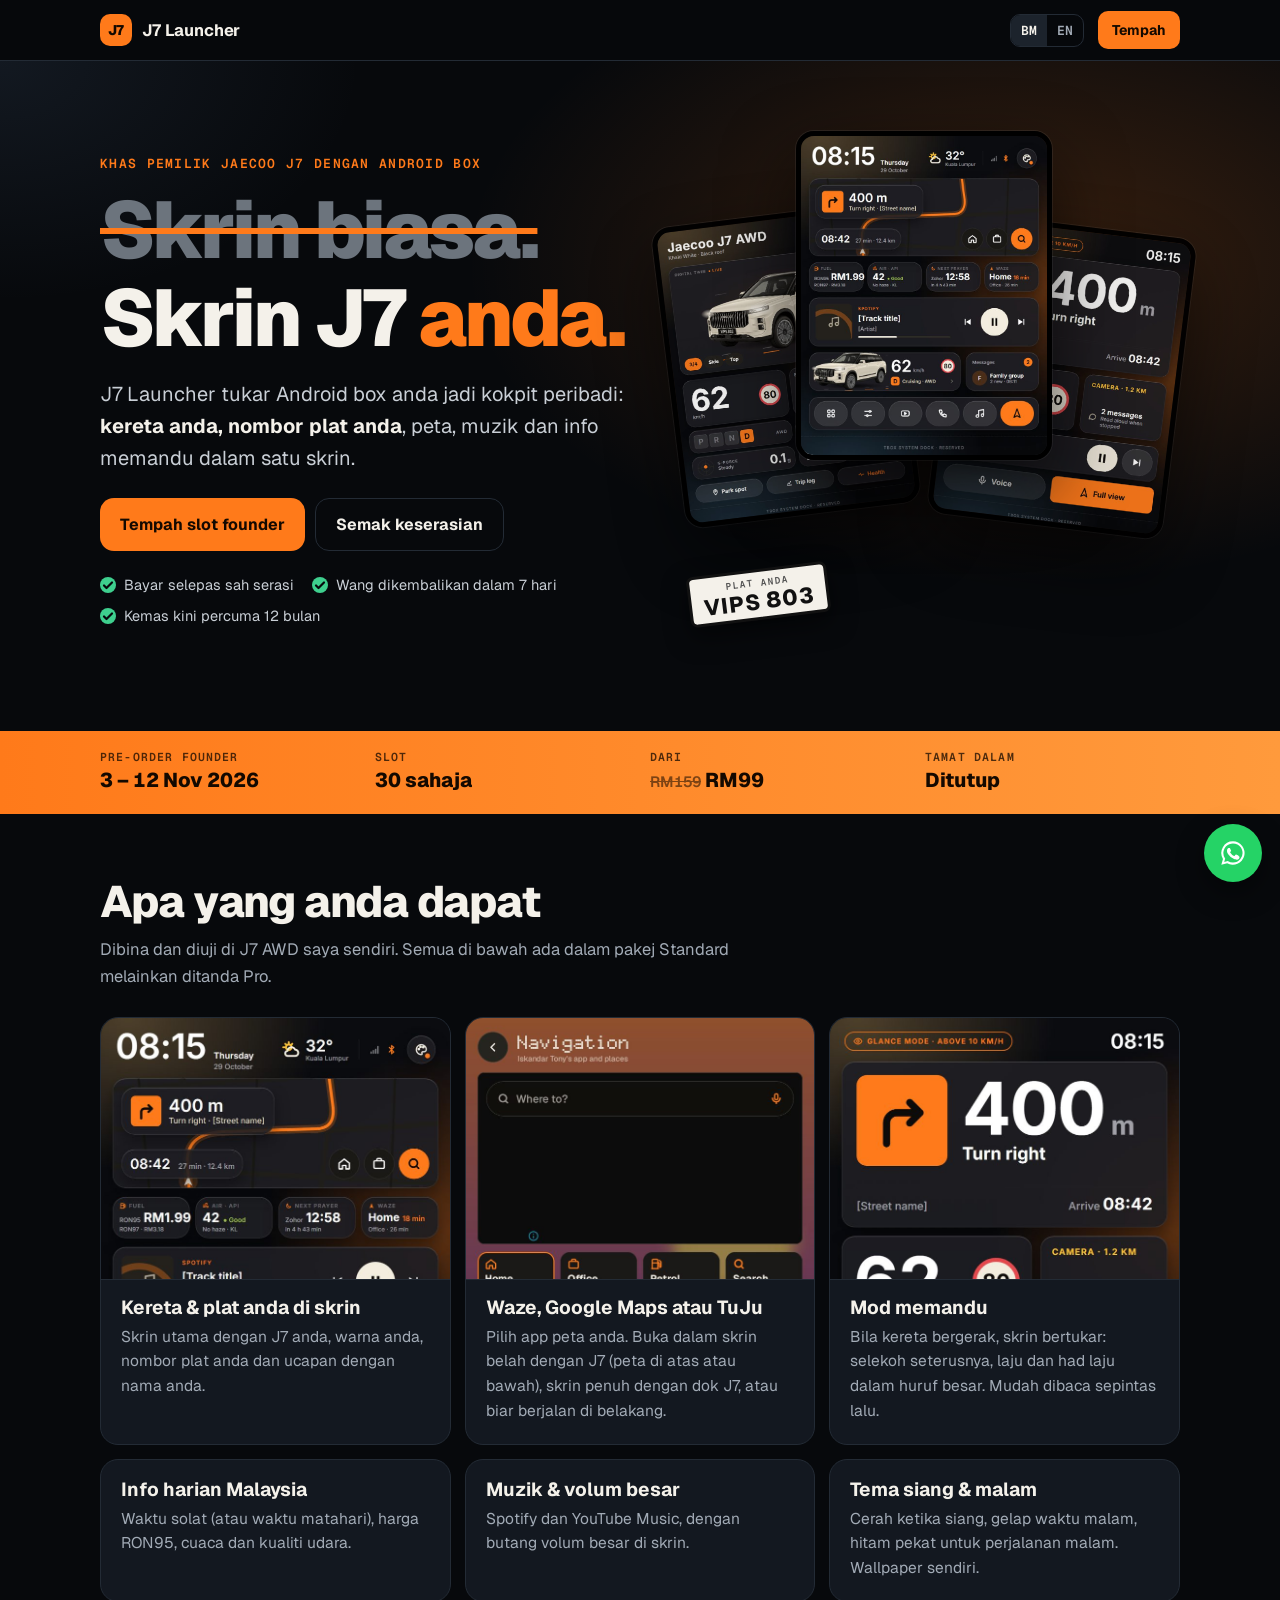
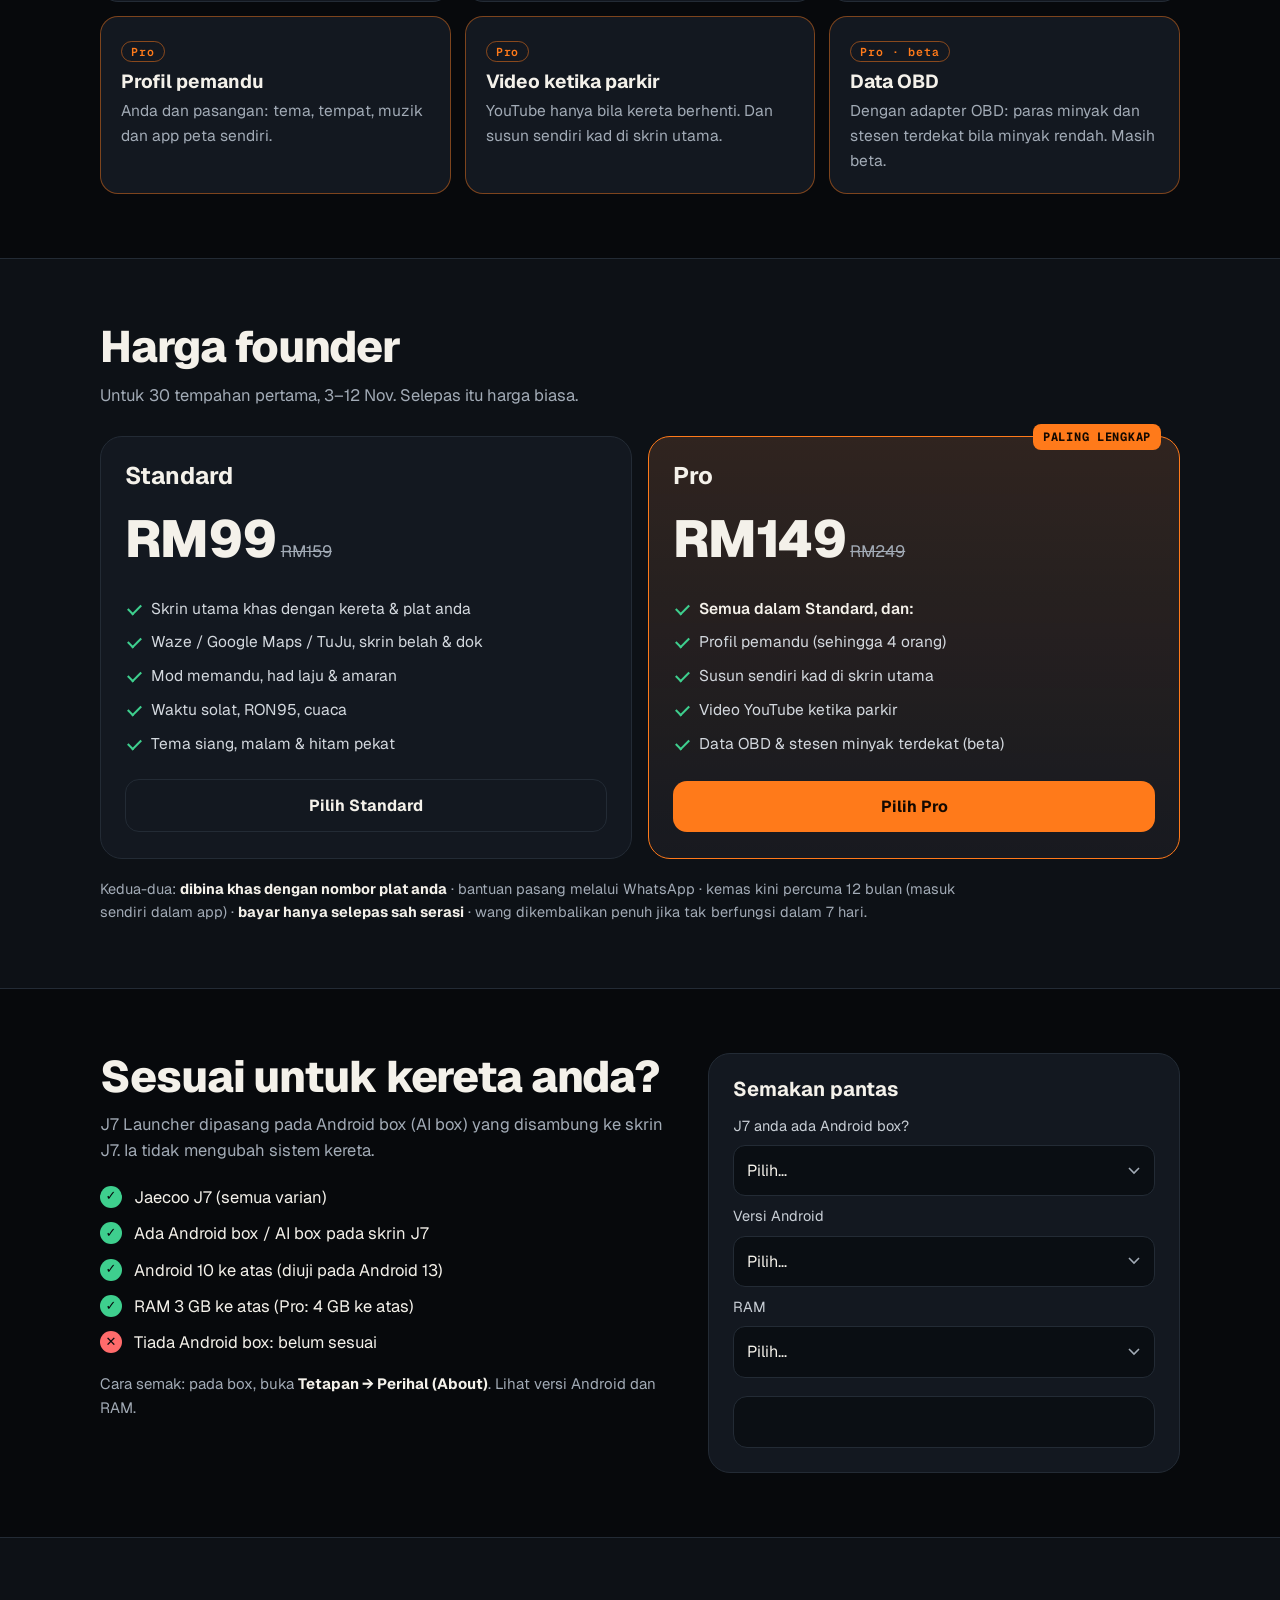
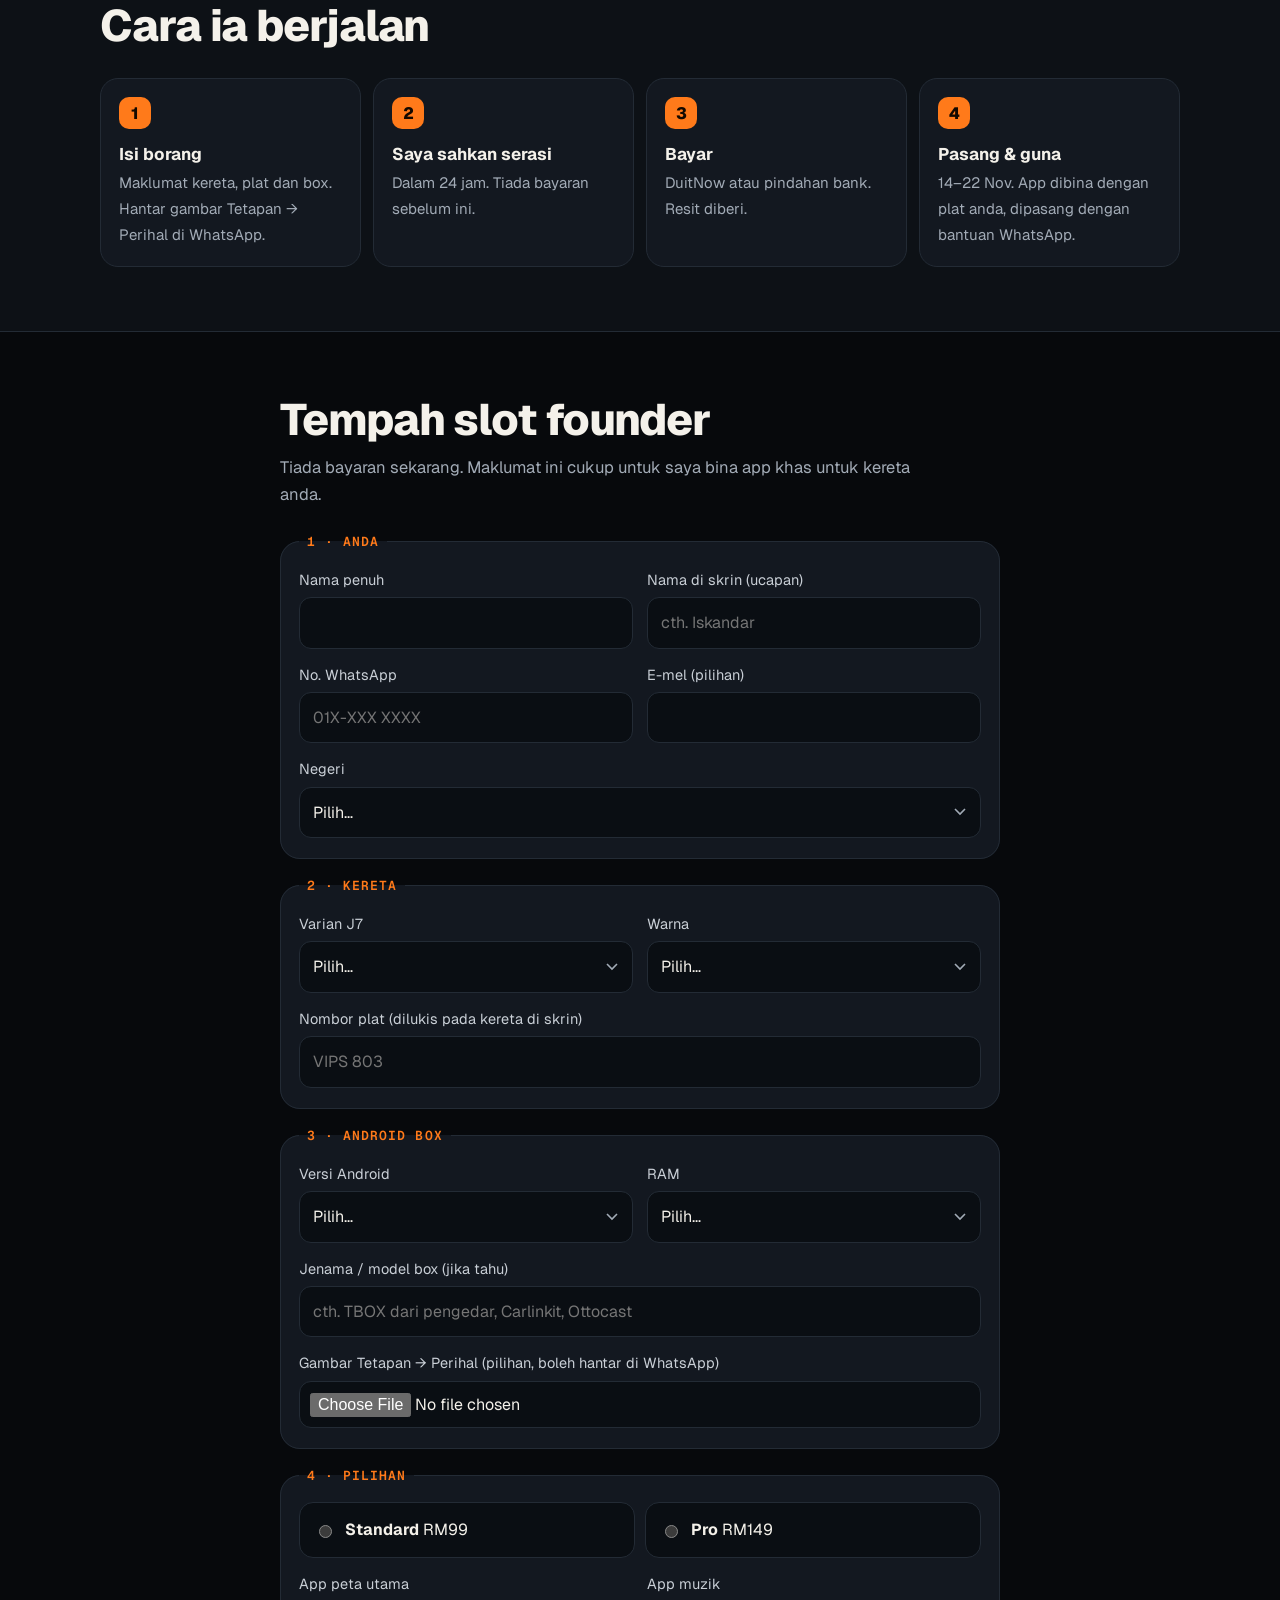
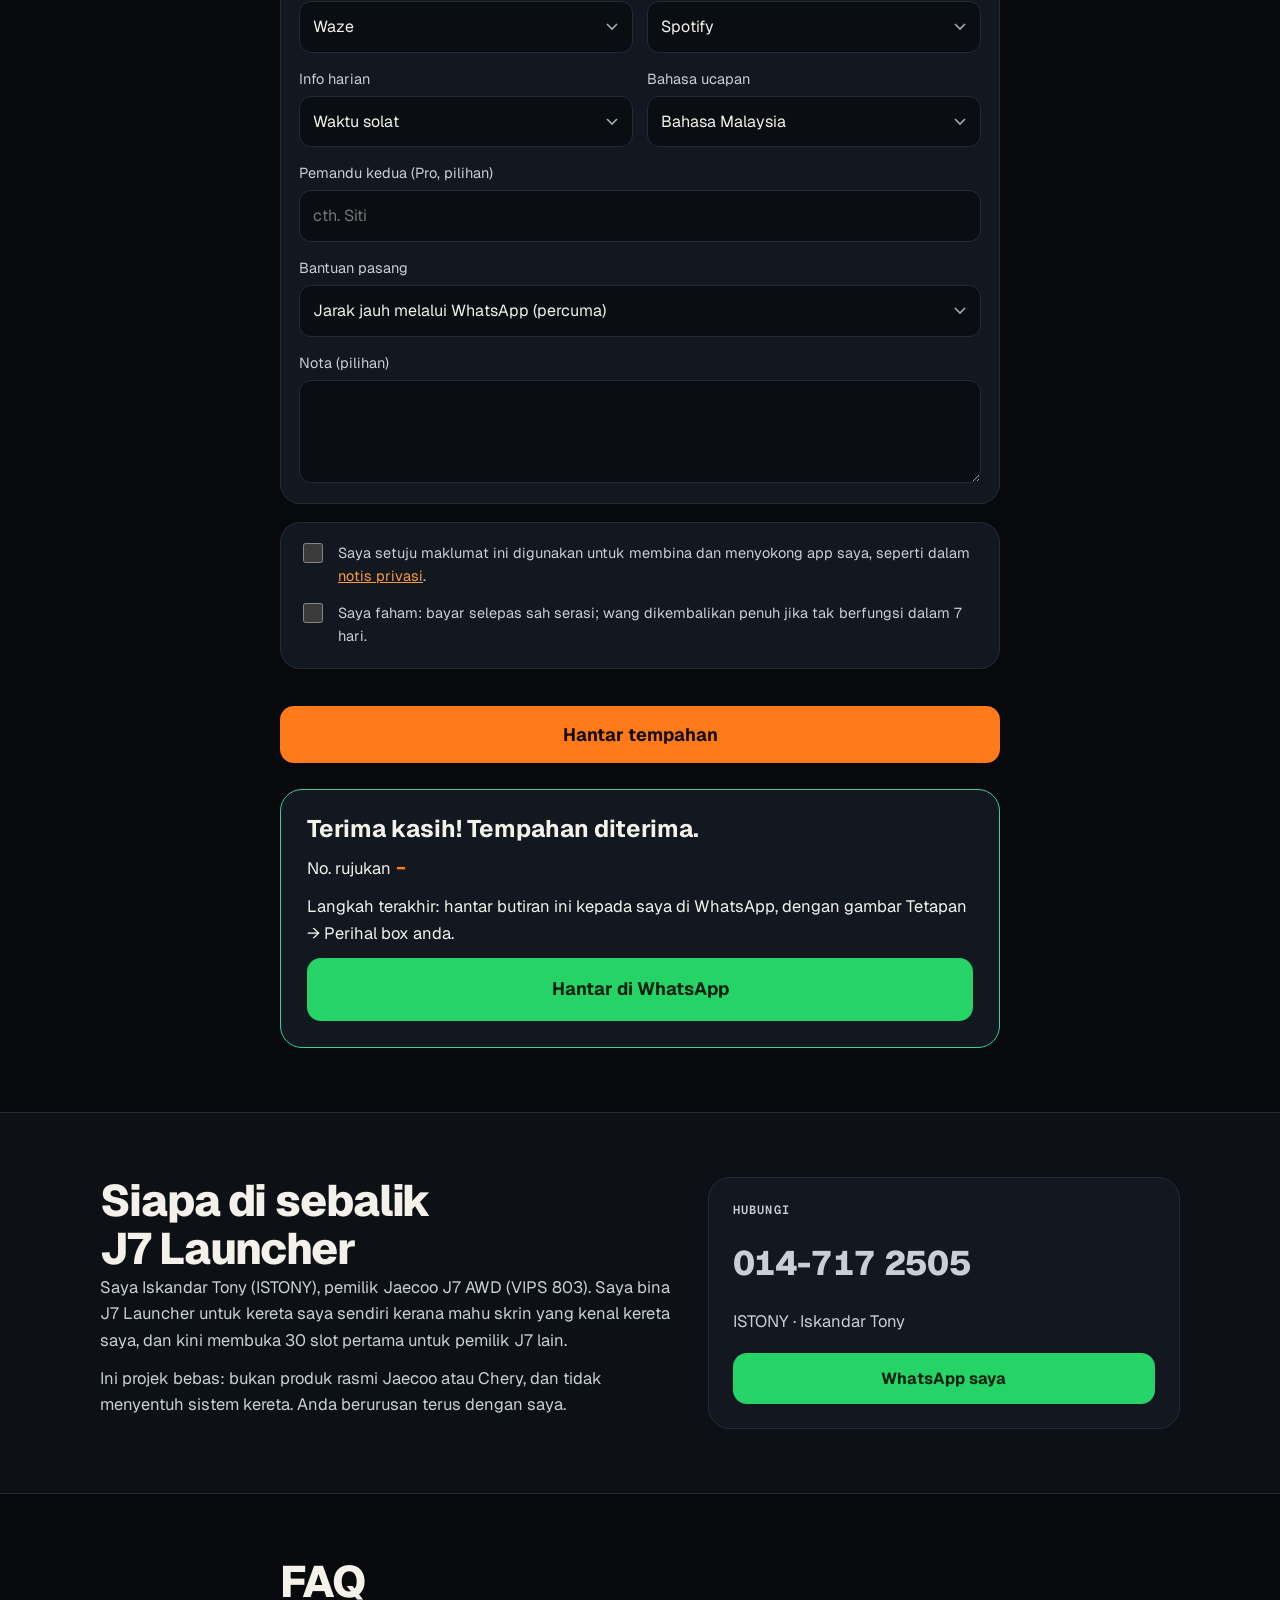
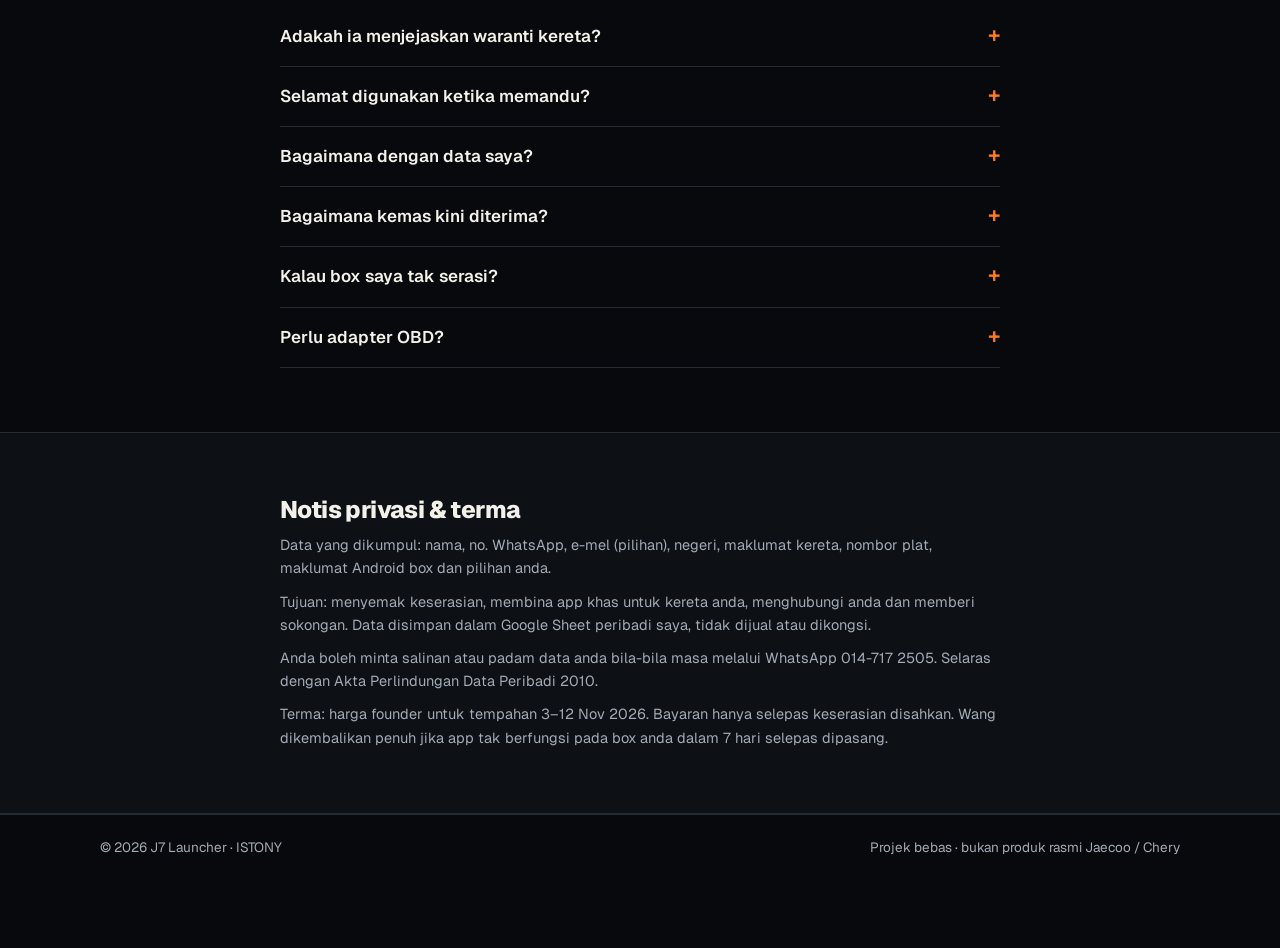
==== index.html @ a4d5e02e "J7 Launcher pre-booking site (BM/EN) Founder pre-order page: features, prices, compatibility check, " ====
<!DOCTYPE html>
<html lang="ms">
<head>
<meta charset="utf-8">
<meta name="viewport" content="width=device-width, initial-scale=1">
<title>J7 Launcher · Pre-booking</title>
<meta name="description" content="J7 Launcher: skrin khas untuk Android box Jaecoo J7, dengan kereta dan nombor plat anda. Pre-order founder 3–12 Nov.">
<meta property="og:title" content="J7 Launcher · Skrin J7 anda">
<meta property="og:description" content="Skrin khas untuk Android box Jaecoo J7: kereta & plat anda, Waze / Google Maps / TuJu, mod memandu. Founder RM99, 3–12 Nov.">
<meta property="og:image" content="https://j7launcher.github.io/img/share.jpg">
<meta property="og:url" content="https://j7launcher.github.io/">
<meta property="og:type" content="website">
<meta name="theme-color" content="#07090c">
<link rel="icon" href="img/icon.svg" type="image/svg+xml">
<link rel="preconnect" href="https://fonts.googleapis.com">
<link rel="preconnect" href="https://fonts.gstatic.com" crossorigin>
<link href="https://fonts.googleapis.com/css2?family=Geist:wght@400..800&family=Geist+Mono:wght@500;600&display=swap" rel="stylesheet">
<link rel="stylesheet" href="style.css">
</head>
<body>

<header class="bar">
  <div class="wrap bar-in">
    <a class="brand" href="#top"><span class="mark">J7</span><span>J7 Launcher</span></a>
    <nav class="lang" aria-label="Language">
      <button type="button" data-lang="ms" aria-pressed="true">BM</button>
      <button type="button" data-lang="en" aria-pressed="false">EN</button>
    </nav>
    <a class="btn small" href="#book" data-i18n="nav.book">Tempah</a>
  </div>
</header>

<main id="top">
  <section class="hero">
    <div class="wrap hero-in">
      <div class="hero-text">
        <p class="eyebrow" data-i18n="hero.eyebrow">Khas pemilik Jaecoo J7 dengan Android box</p>
        <h1><span class="strike" data-i18n="hero.h1a">Skrin biasa.</span><br><span data-i18n-html="hero.h1b">Skrin J7 <em>anda.</em></span></h1>
        <p class="lead" data-i18n-html="hero.lead">J7 Launcher tukar Android box anda jadi kokpit peribadi: <b>kereta anda, nombor plat anda</b>, peta, muzik dan info memandu dalam satu skrin.</p>
        <div class="cta-row">
          <a class="btn" href="#book" data-i18n="hero.cta">Tempah slot founder</a>
          <a class="btn ghost" href="#fit" data-i18n="hero.fit">Semak keserasian</a>
        </div>
        <ul class="trust">
          <li data-i18n="trust.pay">Bayar selepas sah serasi</li>
          <li data-i18n="trust.refund">Wang dikembalikan dalam 7 hari</li>
          <li data-i18n="trust.updates">Kemas kini percuma 12 bulan</li>
        </ul>
      </div>
      <div class="hero-shots" aria-hidden="true">
        <img class="s s1" src="img/vehicle.jpg" alt="" width="720" height="933">
        <img class="s s2" src="img/drive.jpg" alt="" width="720" height="933">
        <img class="s s3" src="img/home.jpg" alt="" width="720" height="933">
        <span class="plate"><small data-i18n="hero.plate">PLAT ANDA</small>VIPS 803</span>
      </div>
    </div>
  </section>

  <section class="band">
    <div class="wrap offer-strip">
      <div><span class="k" data-i18n="strip.pre">Pre-order founder</span><b>3 – 12 Nov 2026</b></div>
      <div><span class="k" data-i18n="strip.slots">Slot</span><b id="slots" data-i18n="strip.slotsv">30 sahaja</b></div>
      <div><span class="k" data-i18n="strip.from">Dari</span><b><s>RM159</s> RM99</b></div>
      <div class="count" aria-live="polite"><span class="k" data-i18n="strip.ends">Tamat dalam</span><b id="countdown">–</b></div>
    </div>
  </section>

  <section id="features" class="sec">
    <div class="wrap">
      <h2 data-i18n="feat.h">Apa yang anda dapat</h2>
      <p class="sec-lead" data-i18n="feat.lead">Dibina dan diuji di J7 AWD saya sendiri. Semua di bawah ada dalam pakej Standard melainkan ditanda Pro.</p>
      <div class="feat-grid">
        <article class="feat big">
          <img src="img/home.jpg" alt="" loading="lazy" width="720" height="933">
          <div><h3 data-i18n="f1.h">Kereta &amp; plat anda di skrin</h3><p data-i18n="f1.p">Skrin utama dengan J7 anda, warna anda, nombor plat anda dan ucapan dengan nama anda.</p></div>
        </article>
        <article class="feat big">
          <img src="img/navpage.jpg" alt="" loading="lazy" width="720" height="960">
          <div><h3 data-i18n="f2.h">Waze, Google Maps atau TuJu</h3><p data-i18n="f2.p">Pilih app peta anda. Buka dalam skrin belah dengan J7 (peta di atas atau bawah), skrin penuh dengan dok J7, atau biar berjalan di belakang.</p></div>
        </article>
        <article class="feat big">
          <img src="img/drive.jpg" alt="" loading="lazy" width="720" height="933">
          <div><h3 data-i18n="f3.h">Mod memandu</h3><p data-i18n="f3.p">Bila kereta bergerak, skrin bertukar: selekoh seterusnya, laju dan had laju dalam huruf besar. Mudah dibaca sepintas lalu.</p></div>
        </article>
        <article class="feat">
          <h3 data-i18n="f4.h">Info harian Malaysia</h3><p data-i18n="f4.p">Waktu solat (atau waktu matahari), harga RON95, cuaca dan kualiti udara.</p>
        </article>
        <article class="feat">
          <h3 data-i18n="f5.h">Muzik &amp; volum besar</h3><p data-i18n="f5.p">Spotify dan YouTube Music, dengan butang volum besar di skrin.</p>
        </article>
        <article class="feat">
          <h3 data-i18n="f6.h">Tema siang &amp; malam</h3><p data-i18n="f6.p">Cerah ketika siang, gelap waktu malam, hitam pekat untuk perjalanan malam. Wallpaper sendiri.</p>
        </article>
        <article class="feat pro">
          <span class="pill">Pro</span><h3 data-i18n="f7.h">Profil pemandu</h3><p data-i18n="f7.p">Anda dan pasangan: tema, tempat, muzik dan app peta sendiri.</p>
        </article>
        <article class="feat pro">
          <span class="pill">Pro</span><h3 data-i18n="f8.h">Video ketika parkir</h3><p data-i18n="f8.p">YouTube hanya bila kereta berhenti. Dan susun sendiri kad di skrin utama.</p>
        </article>
        <article class="feat pro">
          <span class="pill">Pro · beta</span><h3 data-i18n="f9.h">Data OBD</h3><p data-i18n="f9.p">Dengan adapter OBD: paras minyak dan stesen terdekat bila minyak rendah. Masih beta.</p>
        </article>
      </div>
    </div>
  </section>

  <section id="pricing" class="sec alt">
    <div class="wrap">
      <h2 data-i18n="price.h">Harga founder</h2>
      <p class="sec-lead" data-i18n="price.lead">Untuk 30 tempahan pertama, 3–12 Nov. Selepas itu harga biasa.</p>
      <div class="plans">
        <div class="plan">
          <h3>Standard</h3>
          <p class="price"><b>RM99</b> <s>RM159</s></p>
          <ul>
            <li data-i18n="ps.1">Skrin utama khas dengan kereta &amp; plat anda</li>
            <li data-i18n="ps.2">Waze / Google Maps / TuJu, skrin belah &amp; dok</li>
            <li data-i18n="ps.3">Mod memandu, had laju &amp; amaran</li>
            <li data-i18n="ps.4">Waktu solat, RON95, cuaca</li>
            <li data-i18n="ps.5">Tema siang, malam &amp; hitam pekat</li>
          </ul>
          <a class="btn ghost full" href="#book" data-pick="standard" data-i18n="price.pickS">Pilih Standard</a>
        </div>
        <div class="plan pro">
          <span class="badge" data-i18n="price.best">Paling lengkap</span>
          <h3>Pro</h3>
          <p class="price"><b>RM149</b> <s>RM249</s></p>
          <ul>
            <li class="plus" data-i18n="pp.0">Semua dalam Standard, dan:</li>
            <li data-i18n="pp.1">Profil pemandu (sehingga 4 orang)</li>
            <li data-i18n="pp.2">Susun sendiri kad di skrin utama</li>
            <li data-i18n="pp.3">Video YouTube ketika parkir</li>
            <li data-i18n="pp.4">Data OBD &amp; stesen minyak terdekat (beta)</li>
          </ul>
          <a class="btn full" href="#book" data-pick="pro" data-i18n="price.pickP">Pilih Pro</a>
        </div>
      </div>
      <p class="note" data-i18n-html="price.both">Kedua-dua: <b>dibina khas dengan nombor plat anda</b> · bantuan pasang melalui WhatsApp · kemas kini percuma 12 bulan (masuk sendiri dalam app) · <b>bayar hanya selepas sah serasi</b> · wang dikembalikan penuh jika tak berfungsi dalam 7 hari.</p>
    </div>
  </section>

  <section id="fit" class="sec">
    <div class="wrap two">
      <div>
        <h2 data-i18n="fit.h">Sesuai untuk kereta anda?</h2>
        <p class="sec-lead" data-i18n="fit.lead">J7 Launcher dipasang pada Android box (AI box) yang disambung ke skrin J7. Ia tidak mengubah sistem kereta.</p>
        <ul class="checks">
          <li class="y" data-i18n="fit.1">Jaecoo J7 (semua varian)</li>
          <li class="y" data-i18n="fit.2">Ada Android box / AI box pada skrin J7</li>
          <li class="y" data-i18n="fit.3">Android 10 ke atas (diuji pada Android 13)</li>
          <li class="y" data-i18n="fit.4">RAM 3 GB ke atas (Pro: 4 GB ke atas)</li>
          <li class="n" data-i18n="fit.5">Tiada Android box: belum sesuai</li>
        </ul>
        <p class="hint" data-i18n-html="fit.how">Cara semak: pada box, buka <b>Tetapan → Perihal (About)</b>. Lihat versi Android dan RAM.</p>
      </div>
      <div class="checker" id="checker">
        <h3 data-i18n="chk.h">Semakan pantas</h3>
        <label for="ck-box" data-i18n="chk.box">J7 anda ada Android box?</label>
        <select id="ck-box"><option value="" data-i18n="opt.choose">Pilih…</option><option value="yes" data-i18n="opt.yes">Ya</option><option value="no" data-i18n="opt.no">Tidak</option><option value="unsure" data-i18n="opt.unsure">Tak pasti</option></select>
        <label for="ck-android" data-i18n="chk.android">Versi Android</label>
        <select id="ck-android"><option value="" data-i18n="opt.choose">Pilih…</option><option>9</option><option>10</option><option>11</option><option>12</option><option>13</option><option>14+</option><option value="unsure" data-i18n="opt.unsure">Tak pasti</option></select>
        <label for="ck-ram" data-i18n="chk.ram">RAM</label>
        <select id="ck-ram"><option value="" data-i18n="opt.choose">Pilih…</option><option value="2">2 GB</option><option value="3">3 GB</option><option value="4">4 GB</option><option value="6">6 GB+</option><option value="unsure" data-i18n="opt.unsure">Tak pasti</option></select>
        <p class="result" id="ck-result" aria-live="polite"></p>
      </div>
    </div>
  </section>

  <section id="how" class="sec alt">
    <div class="wrap">
      <h2 data-i18n="how.h">Cara ia berjalan</h2>
      <ol class="steps">
        <li><b data-i18n="how.1h">Isi borang</b><span data-i18n="how.1p">Maklumat kereta, plat dan box. Hantar gambar Tetapan → Perihal di WhatsApp.</span></li>
        <li><b data-i18n="how.2h">Saya sahkan serasi</b><span data-i18n="how.2p">Dalam 24 jam. Tiada bayaran sebelum ini.</span></li>
        <li><b data-i18n="how.3h">Bayar</b><span data-i18n="how.3p">DuitNow atau pindahan bank. Resit diberi.</span></li>
        <li><b data-i18n="how.4h">Pasang &amp; guna</b><span data-i18n="how.4p">14–22 Nov. App dibina dengan plat anda, dipasang dengan bantuan WhatsApp.</span></li>
      </ol>
    </div>
  </section>

  <section id="book" class="sec">
    <div class="wrap narrow">
      <h2 data-i18n="book.h">Tempah slot founder</h2>
      <p class="sec-lead" data-i18n="book.lead">Tiada bayaran sekarang. Maklumat ini cukup untuk saya bina app khas untuk kereta anda.</p>

      <form id="form" novalidate>
        <fieldset>
          <legend data-i18n="g1">1 · Anda</legend>
          <div class="row2">
            <label><span data-i18n="q.name">Nama penuh</span><input id="f-name" name="name" required autocomplete="name"></label>
            <label><span data-i18n="q.greet">Nama di skrin (ucapan)</span><input id="f-greet" name="greeting" data-i18n-ph="ph.greet" placeholder="cth. Iskandar"></label>
          </div>
          <div class="row2">
            <label><span data-i18n="q.phone">No. WhatsApp</span><input id="f-phone" name="phone" type="tel" required inputmode="tel" autocomplete="tel" placeholder="01X-XXX XXXX"></label>
            <label><span data-i18n="q.email">E-mel (pilihan)</span><input id="f-email" name="email" type="email" autocomplete="email"></label>
          </div>
          <label><span data-i18n="q.state">Negeri</span>
            <select id="f-state" name="state" required>
              <option value="" data-i18n="opt.choose">Pilih…</option>
              <option>Johor</option><option>Kedah</option><option>Kelantan</option><option>Kuala Lumpur</option><option>Labuan</option><option>Melaka</option><option>Negeri Sembilan</option><option>Pahang</option><option>Perak</option><option>Perlis</option><option>Pulau Pinang</option><option>Putrajaya</option><option>Sabah</option><option>Sarawak</option><option>Selangor</option><option>Terengganu</option>
            </select>
          </label>
        </fieldset>

        <fieldset>
          <legend data-i18n="g2">2 · Kereta</legend>
          <div class="row2">
            <label><span data-i18n="q.variant">Varian J7</span>
              <select id="f-variant" name="variant" required>
                <option value="" data-i18n="opt.choose">Pilih…</option><option>J7 AWD</option><option>J7 2WD</option><option>J7 SHS (PHEV)</option><option value="Not sure" data-i18n="opt.unsure">Tak pasti</option>
              </select>
            </label>
            <label><span data-i18n="q.colour">Warna</span>
              <select id="f-colour" name="colour" required>
                <option value="" data-i18n="opt.choose">Pilih…</option><option>Khaki White</option><option>Moonlight Silver</option><option>Carbon Crystal Black</option><option>Model Green</option><option value="Other" data-i18n="opt.other">Lain-lain</option>
              </select>
            </label>
          </div>
          <label><span data-i18n="q.plate">Nombor plat (dilukis pada kereta di skrin)</span><input id="f-plate" name="plate" required autocapitalize="characters" placeholder="VIPS 803" maxlength="12"></label>
        </fieldset>

        <fieldset>
          <legend data-i18n="g3">3 · Android box</legend>
          <div class="row2">
            <label><span data-i18n="q.android">Versi Android</span>
              <select id="f-android" name="android" required><option value="" data-i18n="opt.choose">Pilih…</option><option>9</option><option>10</option><option>11</option><option>12</option><option>13</option><option>14+</option><option value="Not sure" data-i18n="opt.unsure">Tak pasti</option></select>
            </label>
            <label><span>RAM</span>
              <select id="f-ram" name="ram" required><option value="" data-i18n="opt.choose">Pilih…</option><option>2 GB</option><option>3 GB</option><option>4 GB</option><option>6 GB+</option><option value="Not sure" data-i18n="opt.unsure">Tak pasti</option></select>
            </label>
          </div>
          <label><span data-i18n="q.box">Jenama / model box (jika tahu)</span><input id="f-box" name="box" data-i18n-ph="ph.box" placeholder="cth. TBOX dari pengedar, Carlinkit, Ottocast"></label>
          <label class="file"><span data-i18n="q.shot">Gambar Tetapan → Perihal (pilihan, boleh hantar di WhatsApp)</span><input id="f-shot" name="shot" type="file" accept="image/*"></label>
        </fieldset>

        <fieldset>
          <legend data-i18n="g4">4 · Pilihan</legend>
          <div class="cards" role="radiogroup" aria-label="Package">
            <label class="card"><input type="radio" name="package" value="Standard RM99" required><span><b>Standard</b> RM99</span></label>
            <label class="card"><input type="radio" name="package" value="Pro RM149"><span><b>Pro</b> RM149</span></label>
          </div>
          <div class="row2">
            <label><span data-i18n="q.nav">App peta utama</span>
              <select id="f-nav" name="nav"><option>Waze</option><option>Google Maps</option><option>TuJu</option><option value="Other" data-i18n="opt.other">Lain-lain</option></select>
            </label>
            <label><span data-i18n="q.music">App muzik</span>
              <select id="f-music" name="music"><option>Spotify</option><option>YouTube Music</option><option value="Other / radio" data-i18n="opt.radio">Lain-lain / radio</option></select>
            </label>
          </div>
          <div class="row2">
            <label><span data-i18n="q.tile">Info harian</span>
              <select id="f-tile" name="dayTile"><option value="Prayer times" data-i18n="opt.prayer">Waktu solat</option><option value="Sun times" data-i18n="opt.sun">Waktu matahari (terbit/terbenam)</option></select>
            </label>
            <label><span data-i18n="q.lang">Bahasa ucapan</span>
              <select id="f-lang" name="language"><option value="Bahasa Malaysia">Bahasa Malaysia</option><option value="English">English</option></select>
            </label>
          </div>
          <label><span data-i18n="q.driver2">Pemandu kedua (Pro, pilihan)</span><input id="f-driver2" name="driver2" data-i18n-ph="ph.driver2" placeholder="cth. Siti"></label>
          <label><span data-i18n="q.install">Bantuan pasang</span>
            <select id="f-install" name="install"><option value="Remote (WhatsApp)" data-i18n="opt.remote">Jarak jauh melalui WhatsApp (percuma)</option><option value="On-site Klang Valley +RM50" data-i18n="opt.onsite">Datang ke kereta, Lembah Klang (+RM50)</option></select>
          </label>
          <label><span data-i18n="q.notes">Nota (pilihan)</span><textarea id="f-notes" name="notes" rows="3"></textarea></label>
        </fieldset>

        <fieldset class="consent">
          <label class="tick"><input type="checkbox" id="f-pdpa" name="pdpa" required><span data-i18n-html="q.pdpa">Saya setuju maklumat ini digunakan untuk membina dan menyokong app saya, seperti dalam <a href="#privacy">notis privasi</a>.</span></label>
          <label class="tick"><input type="checkbox" id="f-terms" name="terms" required><span data-i18n="q.terms">Saya faham: bayar selepas sah serasi; wang dikembalikan penuh jika tak berfungsi dalam 7 hari.</span></label>
        </fieldset>

        <p class="err" id="err" role="alert"></p>
        <button class="btn full big" type="submit" id="submit" data-i18n="book.submit">Hantar tempahan</button>
      </form>

      <div class="done" id="done" hidden>
        <h3 data-i18n="done.h">Terima kasih! Tempahan diterima.</h3>
        <p><span data-i18n="done.ref">No. rujukan</span> <b id="ref">–</b></p>
        <p data-i18n="done.p">Langkah terakhir: hantar butiran ini kepada saya di WhatsApp, dengan gambar Tetapan → Perihal box anda.</p>
        <a class="btn full big wa" id="wa-send" href="#" target="_blank" rel="noopener" data-i18n="done.wa">Hantar di WhatsApp</a>
      </div>
    </div>
  </section>

  <section id="about" class="sec alt">
    <div class="wrap two">
      <div>
        <h2 data-i18n="about.h">Siapa di sebalik J7 Launcher</h2>
        <p data-i18n="about.p1">Saya Iskandar Tony (ISTONY), pemilik Jaecoo J7 AWD (VIPS 803). Saya bina J7 Launcher untuk kereta saya sendiri kerana mahu skrin yang kenal kereta saya, dan kini membuka 30 slot pertama untuk pemilik J7 lain.</p>
        <p data-i18n="about.p2">Ini projek bebas: bukan produk rasmi Jaecoo atau Chery, dan tidak menyentuh sistem kereta. Anda berurusan terus dengan saya.</p>
      </div>
      <div class="contact">
        <p class="k" data-i18n="about.contact">Hubungi</p>
        <p class="phone">014-717 2505</p>
        <p class="who">ISTONY · Iskandar Tony</p>
        <a class="btn full wa" href="https://wa.me/60147172505?text=J7%20Launcher" target="_blank" rel="noopener" data-i18n="about.wa">WhatsApp saya</a>
      </div>
    </div>
  </section>

  <section id="faq" class="sec">
    <div class="wrap narrow">
      <h2>FAQ</h2>
      <details><summary data-i18n="q1">Adakah ia menjejaskan waranti kereta?</summary><p data-i18n="a1">J7 Launcher hanya app pada Android box. Ia tidak mengubah kereta atau sistem Jaecoo, dan boleh dibuang bila-bila masa untuk kembali ke skrin asal.</p></details>
      <details><summary data-i18n="q2">Selamat digunakan ketika memandu?</summary><p data-i18n="a2">Mod memandu guna huruf besar dan butang besar. Video hanya boleh dimain ketika kereta berhenti.</p></details>
      <details><summary data-i18n="q3">Bagaimana dengan data saya?</summary><p data-i18n="a3">Mesej, muzik dan lokasi diproses dalam box anda sahaja dan tidak dihantar kepada saya. Lihat notis privasi di bawah untuk maklumat tempahan.</p></details>
      <details><summary data-i18n="q4">Bagaimana kemas kini diterima?</summary><p data-i18n="a4">App menyemak kemas kini sendiri dan memasangnya ketika kereta diparkir (atau tanya anda dahulu). Percuma selama 12 bulan.</p></details>
      <details><summary data-i18n="q5">Kalau box saya tak serasi?</summary><p data-i18n="a5">Tiada bayaran. Jika sudah bayar dan app tak berfungsi dalam 7 hari, wang dikembalikan penuh.</p></details>
      <details><summary data-i18n="q6">Perlu adapter OBD?</summary><p data-i18n="a6">Tidak. Semua ciri berfungsi tanpa OBD, kecuali data OBD dan amaran minyak rendah dalam Pro (masih beta).</p></details>
    </div>
  </section>

  <section id="privacy" class="sec alt small-print">
    <div class="wrap narrow">
      <h2 data-i18n="pv.h">Notis privasi &amp; terma</h2>
      <p data-i18n="pv.1">Data yang dikumpul: nama, no. WhatsApp, e-mel (pilihan), negeri, maklumat kereta, nombor plat, maklumat Android box dan pilihan anda.</p>
      <p data-i18n="pv.2">Tujuan: menyemak keserasian, membina app khas untuk kereta anda, menghubungi anda dan memberi sokongan. Data disimpan dalam Google Sheet peribadi saya, tidak dijual atau dikongsi.</p>
      <p data-i18n="pv.3">Anda boleh minta salinan atau padam data anda bila-bila masa melalui WhatsApp 014-717 2505. Selaras dengan Akta Perlindungan Data Peribadi 2010.</p>
      <p data-i18n="pv.4">Terma: harga founder untuk tempahan 3–12 Nov 2026. Bayaran hanya selepas keserasian disahkan. Wang dikembalikan penuh jika app tak berfungsi pada box anda dalam 7 hari selepas dipasang.</p>
    </div>
  </section>
</main>

<footer class="foot">
  <div class="wrap foot-in">
    <span>© 2026 J7 Launcher · ISTONY</span>
    <span data-i18n="foot.ind">Projek bebas · bukan produk rasmi Jaecoo / Chery</span>
  </div>
</footer>

<a class="wa-float" href="https://wa.me/60147172505?text=J7%20Launcher" target="_blank" rel="noopener" aria-label="WhatsApp 014-717 2505">
  <svg viewBox="0 0 24 24" width="28" height="28" fill="currentColor" aria-hidden="true"><path d="M12 2a10 10 0 0 0-8.6 15.1L2 22l5-1.3A10 10 0 1 0 12 2zm0 18.2a8.2 8.2 0 0 1-4.2-1.1l-.3-.2-3 .8.8-2.9-.2-.3A8.2 8.2 0 1 1 12 20.2zm4.5-6.1c-.2-.1-1.5-.7-1.7-.8s-.4-.1-.6.1-.7.8-.8 1-.3.2-.5.1a6.7 6.7 0 0 1-3.3-2.9c-.2-.4.2-.4.7-1.3.1-.2 0-.3 0-.4l-.8-1.8c-.2-.5-.4-.4-.6-.4h-.5a1 1 0 0 0-.7.3 3 3 0 0 0-.9 2.2 5.2 5.2 0 0 0 1.1 2.8 11.9 11.9 0 0 0 4.6 4c1.7.7 2.4.8 3.2.7.5-.1 1.5-.6 1.7-1.2s.2-1.1.2-1.2-.2-.2-.4-.3z"/></svg>
</a>

<script src="app.js"></script>
</body>
</html>
---- style.css ----
:root{
  /* Same look as the posters and the car screen: near-black, one orange accent, Geist. Layout: a single
     column on phones (most visitors come from WhatsApp), two columns from 900px. */
  color-scheme: dark;
  --bg:#07090c; --bg2:#0d1116; --card:#131820; --line:#232b35; --ink:#f4f1ea; --muted:#a2abb6;
  --accent:#ff7a1a; --accent2:#ff9a3c; --ok:#3ecf8e; --no:#ff6b6b; --wa:#25d366;
  --display:'Geist', ui-sans-serif, system-ui, -apple-system, 'Segoe UI', sans-serif;
  --mono:'Geist Mono', ui-monospace, Consolas, monospace;
  --r:18px;
}
*{box-sizing:border-box}
html{scroll-behavior:smooth;scroll-padding-top:72px}
@media (prefers-reduced-motion:reduce){html{scroll-behavior:auto}}
body{margin:0;background:var(--bg);color:var(--ink);font-family:var(--display);font-size:16.5px;line-height:1.6;-webkit-font-smoothing:antialiased}
img{max-width:100%;height:auto;display:block}
a{color:var(--accent2)}
h1,h2,h3{line-height:1.1;margin:0;text-wrap:balance}
p{margin:0}
:focus-visible{outline:2px solid var(--accent);outline-offset:3px}
.wrap{max-width:1120px;margin:0 auto;padding:0 20px}
/* Grid columns may shrink below their pictures' natural width (phones). */
.hero-in,.feat-grid,.two,.plans,.steps,.row2{grid-template-columns:minmax(0,1fr)}
.hero-in>*,.feat-grid>*,.two>*,.plans>*{min-width:0}
body{overflow-x:hidden}
.narrow{max-width:760px}

.bar{position:sticky;top:0;z-index:20;background:rgba(7,9,12,.88);backdrop-filter:blur(12px);-webkit-backdrop-filter:blur(12px);border-bottom:1px solid var(--line)}
.bar-in{display:flex;align-items:center;gap:14px;height:60px}
.brand{display:flex;align-items:center;gap:10px;color:var(--ink);text-decoration:none;font-weight:700;letter-spacing:-.01em;margin-right:auto}
.mark{width:32px;height:32px;border-radius:10px;background:var(--accent);color:#140900;display:grid;place-items:center;font-weight:850;font-size:14px}
.lang{display:flex;border:1px solid var(--line);border-radius:10px;overflow:hidden}
.lang button{background:none;border:0;color:var(--muted);font:600 13px var(--mono);padding:7px 10px;cursor:pointer}
.lang button[aria-pressed="true"]{background:#1c232c;color:var(--ink)}

.btn{display:inline-flex;align-items:center;justify-content:center;gap:8px;background:var(--accent);color:#140900;font-weight:700;text-decoration:none;border:0;border-radius:14px;padding:13px 20px;font-size:16px;cursor:pointer;font-family:inherit}
.btn:hover{background:var(--accent2)}
.btn.ghost{background:transparent;color:var(--ink);border:1.5px solid var(--line)}
.btn.ghost:hover{border-color:#3a4552}
.btn.small{padding:8px 14px;font-size:14px;border-radius:10px}
.btn.full{width:100%}
.btn.big{padding:17px 22px;font-size:18px}
.btn.wa{background:var(--wa);color:#04210f}
.btn[disabled]{opacity:.6;cursor:wait}

.hero{background:radial-gradient(900px 520px at 80% 30%,rgba(255,122,26,.2),transparent 62%),radial-gradient(600px 400px at 0% 0%,rgba(90,120,160,.14),transparent 60%)}
.hero-in{display:grid;gap:30px;padding:44px 20px 54px}
.eyebrow{font:600 13px var(--mono);letter-spacing:.1em;text-transform:uppercase;color:var(--accent)}
h1{font-size:clamp(44px,9vw,80px);font-weight:850;letter-spacing:-.035em;margin-top:14px}
h1 .strike{color:#6c747d;text-decoration:line-through;text-decoration-color:var(--accent);text-decoration-thickness:.07em}
h1 em{font-style:normal;color:var(--accent)}
.lead{font-size:clamp(17px,2.3vw,20px);color:#c9cfd6;margin-top:16px;max-width:36em}
.lead b{color:var(--ink)}
.cta-row{display:flex;flex-wrap:wrap;gap:10px;margin-top:24px}
.trust{list-style:none;padding:0;margin:22px 0 0;display:flex;flex-wrap:wrap;gap:8px 18px;font-size:14.5px;color:#c9cfd6}
.trust li{display:flex;align-items:center;gap:8px}
.trust li::before{content:"";width:16px;height:16px;border-radius:50%;background:var(--ok) url("data:image/svg+xml,%3Csvg xmlns='http://www.w3.org/2000/svg' viewBox='0 0 16 16'%3E%3Cpath d='M4 8.5l2.5 2.5L12 5.5' stroke='%2307090c' stroke-width='2.2' fill='none' stroke-linecap='round' stroke-linejoin='round'/%3E%3C/svg%3E") center/16px no-repeat;flex:none}

.hero-shots{position:relative;height:min(108vw,520px);max-width:560px;width:100%;margin:0 auto}
.hero-shots .s{position:absolute;border-radius:18px;border:5px solid #000;box-shadow:0 30px 70px rgba(0,0,0,.6),0 0 0 1px rgba(255,255,255,.08);width:46%}
.s1{left:0;top:16%;transform:rotate(-7deg);opacity:.92}
.s2{right:0;top:18%;transform:rotate(7deg);opacity:.92}
.s3{left:25%;top:0;width:50% !important;z-index:2}
.plate{position:absolute;left:4%;bottom:6%;z-index:3;background:#f4f1ea;color:#111;border:3px solid #111;border-radius:7px;padding:4px 12px;font-weight:800;font-size:clamp(16px,3.6vw,22px);letter-spacing:.04em;transform:rotate(-7deg);box-shadow:0 10px 24px rgba(0,0,0,.5);text-align:center;line-height:1.1}
.plate small{display:block;font:600 9.5px var(--mono);letter-spacing:.12em;color:#555}

.band{background:linear-gradient(90deg,var(--accent),var(--accent2));color:#140900}
.offer-strip{display:grid;grid-template-columns:repeat(2,1fr);gap:12px 20px;padding:18px 20px}
.offer-strip .k{display:block;font:600 11.5px var(--mono);letter-spacing:.1em;text-transform:uppercase;opacity:.75}
.offer-strip b{font-size:20px;font-weight:800;font-variant-numeric:tabular-nums}
.offer-strip s{opacity:.55;font-weight:600;font-size:15px}

.sec{padding:64px 0}
.sec.alt{background:var(--bg2);border-top:1px solid var(--line);border-bottom:1px solid var(--line)}
h2{font-size:clamp(30px,5vw,44px);font-weight:800;letter-spacing:-.025em}
.sec-lead{color:var(--muted);margin-top:10px;max-width:40em}
.two{display:grid;gap:30px}

.feat-grid{display:grid;gap:14px;margin-top:28px}
.feat{background:var(--card);border:1px solid var(--line);border-radius:var(--r);padding:20px;position:relative}
.feat h3{font-size:19px;font-weight:700}
.feat p{color:var(--muted);margin-top:6px;font-size:15.5px}
.feat.big{padding:0;overflow:hidden;display:flex;flex-direction:column}
.feat.big img{width:100%;aspect-ratio:4/3;object-fit:cover;object-position:top;border-bottom:1px solid var(--line)}
.feat.big div{padding:18px 20px 20px}
.feat.pro{border-color:rgba(255,122,26,.45)}
.pill{display:inline-block;font:600 11.5px var(--mono);letter-spacing:.08em;color:var(--accent);border:1px solid rgba(255,122,26,.5);border-radius:99px;padding:2px 9px;margin-bottom:10px}

.plans{display:grid;gap:16px;margin-top:28px}
.plan{background:var(--card);border:1px solid var(--line);border-radius:22px;padding:26px 24px;position:relative;display:flex;flex-direction:column}
.plan.pro{border:1.5px solid var(--accent);background:linear-gradient(180deg,rgba(255,122,26,.12),rgba(255,122,26,.02)),var(--card)}
.plan h3{font-size:24px}
.price{margin:8px 0 16px;color:var(--muted)}
.price b{font-size:52px;font-weight:850;letter-spacing:-.03em;color:var(--ink)}
.plan ul{list-style:none;padding:0;margin:0 0 22px;display:flex;flex-direction:column;gap:9px;flex:1}
.plan li{padding-left:26px;position:relative;color:#d3d8de;font-size:15.5px}
.plan li::before{content:"";position:absolute;left:3px;top:7px;width:11px;height:6px;border-left:2.5px solid var(--ok);border-bottom:2.5px solid var(--ok);transform:rotate(-45deg)}
.plan li.plus{color:var(--ink);font-weight:600}
.badge{position:absolute;top:-13px;right:18px;background:var(--accent);color:#140900;font:700 12px var(--mono);letter-spacing:.06em;padding:5px 10px;border-radius:8px;text-transform:uppercase}
.note{margin-top:18px;font-size:14.5px;color:var(--muted);max-width:60em}
.note b{color:var(--ink)}

.checks{list-style:none;padding:0;margin:20px 0 0;display:flex;flex-direction:column;gap:10px}
.checks li{display:flex;gap:12px;align-items:flex-start}
.checks li::before{flex:none;width:22px;height:22px;border-radius:50%;display:grid;place-items:center;font-size:13px;font-weight:800;color:#07090c;margin-top:2px}
.checks .y::before{content:"✓";background:var(--ok)}
.checks .n::before{content:"✕";background:var(--no)}
.hint{margin-top:16px;color:var(--muted);font-size:15px}
.hint b{color:var(--ink)}
.checker{background:var(--card);border:1px solid var(--line);border-radius:22px;padding:24px;display:flex;flex-direction:column;gap:8px;align-self:start}
.checker h3{font-size:20px;margin-bottom:6px}
.result{margin-top:10px;padding:14px 16px;border-radius:14px;background:#0b0f14;border:1px solid var(--line);font-size:15.5px;min-height:52px}
.result.good{border-color:rgba(62,207,142,.5);background:rgba(62,207,142,.08)}
.result.bad{border-color:rgba(255,107,107,.5);background:rgba(255,107,107,.08)}
.result.maybe{border-color:rgba(255,154,60,.5);background:rgba(255,154,60,.08)}

.steps{list-style:none;padding:0;margin:28px 0 0;display:grid;gap:12px;counter-reset:s}
.steps li{counter-increment:s;background:var(--card);border:1px solid var(--line);border-radius:var(--r);padding:18px 18px 18px 64px;position:relative}
.steps li::before{content:counter(s);position:absolute;left:18px;top:18px;width:32px;height:32px;border-radius:10px;background:var(--accent);color:#140900;font-weight:800;display:grid;place-items:center}
.steps b{display:block;font-size:17px}
.steps span{color:var(--muted);font-size:15px}

form{margin-top:26px;display:flex;flex-direction:column;gap:18px}
fieldset{border:1px solid var(--line);border-radius:20px;padding:18px 18px 20px;margin:0;display:flex;flex-direction:column;gap:14px;background:var(--card)}
legend{font:600 13px var(--mono);letter-spacing:.08em;color:var(--accent);padding:0 8px;text-transform:uppercase}
label{display:flex;flex-direction:column;gap:6px;font-size:14.5px;color:#c9cfd6}
input,select,textarea{font:inherit;font-size:16px;color:var(--ink);background:#0a0e13;border:1.5px solid var(--line);border-radius:12px;padding:12px 13px;width:100%}
select{appearance:none;background-image:url("data:image/svg+xml,%3Csvg xmlns='http://www.w3.org/2000/svg' viewBox='0 0 12 8'%3E%3Cpath d='M1 1l5 5 5-5' stroke='%23a2abb6' stroke-width='1.6' fill='none'/%3E%3C/svg%3E");background-repeat:no-repeat;background-position:right 14px center;background-size:12px;padding-right:36px}
input:focus,select:focus,textarea:focus{border-color:var(--accent);outline:none}
input[type=file]{padding:10px}
.row2{display:grid;gap:14px}
.invalid input,.invalid select,input.invalid,select.invalid{border-color:var(--no)}
.cards.invalid .card{border-color:var(--no)}
.tick input.invalid{outline:2px solid var(--no);outline-offset:2px}
.cards{display:grid;grid-template-columns:1fr 1fr;gap:10px}
.card{flex-direction:row;align-items:center;gap:10px;border:1.5px solid var(--line);border-radius:14px;padding:14px;cursor:pointer;background:#0a0e13;color:var(--ink);font-size:16px}
.card:has(input:checked){border-color:var(--accent);background:rgba(255,122,26,.08)}
.card input{width:auto;accent-color:var(--accent)}
.tick{flex-direction:row;align-items:flex-start;gap:12px;font-size:14.5px}
.tick input{width:20px;height:20px;flex:none;margin-top:2px;accent-color:var(--accent)}
.err{color:var(--no);font-size:15px;min-height:1px}
.done{margin-top:26px;background:var(--card);border:1.5px solid var(--ok);border-radius:22px;padding:26px;display:flex;flex-direction:column;gap:12px}
.done h3{font-size:24px}
.done #ref{font:700 20px var(--mono);color:var(--accent)}

.contact{background:var(--card);border:1px solid var(--line);border-radius:22px;padding:24px;display:flex;flex-direction:column;gap:6px;align-self:start}
.contact .k{font:600 12px var(--mono);letter-spacing:.1em;text-transform:uppercase;color:var(--muted)}
.contact .phone{font-size:34px;font-weight:800;letter-spacing:-.01em;font-variant-numeric:tabular-nums}
.contact .who{color:var(--muted);margin-bottom:12px}
#about p+p{margin-top:12px}
#about p{color:#c9cfd6;max-width:36em}

details{border-bottom:1px solid var(--line);padding:16px 0}
summary{cursor:pointer;font-weight:600;font-size:17px;list-style:none;display:flex;justify-content:space-between;gap:12px}
summary::after{content:"+";color:var(--accent);font-size:22px;line-height:1}
details[open] summary::after{content:"–"}
details p{color:var(--muted);margin-top:8px}
.small-print p{color:var(--muted);font-size:14.5px;margin-top:10px}
.small-print h2{font-size:24px}

.foot{border-top:1px solid var(--line);padding:22px 0 90px;color:var(--muted);font-size:13.5px}
.foot-in{display:flex;flex-wrap:wrap;gap:6px 20px;justify-content:space-between}
.wa-float{position:fixed;right:18px;bottom:18px;width:58px;height:58px;border-radius:50%;background:var(--wa);color:#fff;display:grid;place-items:center;box-shadow:0 10px 28px rgba(0,0,0,.45);z-index:30}

@media (min-width:700px){
  .offer-strip{grid-template-columns:repeat(4,1fr)}
  .feat-grid{grid-template-columns:repeat(3,minmax(0,1fr))}
  .plans{grid-template-columns:repeat(2,minmax(0,1fr))}
  .row2{grid-template-columns:repeat(2,minmax(0,1fr))}
  .steps{grid-template-columns:repeat(4,minmax(0,1fr))}
  .steps li{padding:62px 18px 18px}
}
@media (min-width:900px){
  .hero-in{grid-template-columns:minmax(0,1.05fr) minmax(0,1fr);align-items:center;padding:70px 20px 80px}
  .two{grid-template-columns:minmax(0,1.1fr) minmax(0,.9fr);align-items:start}
}
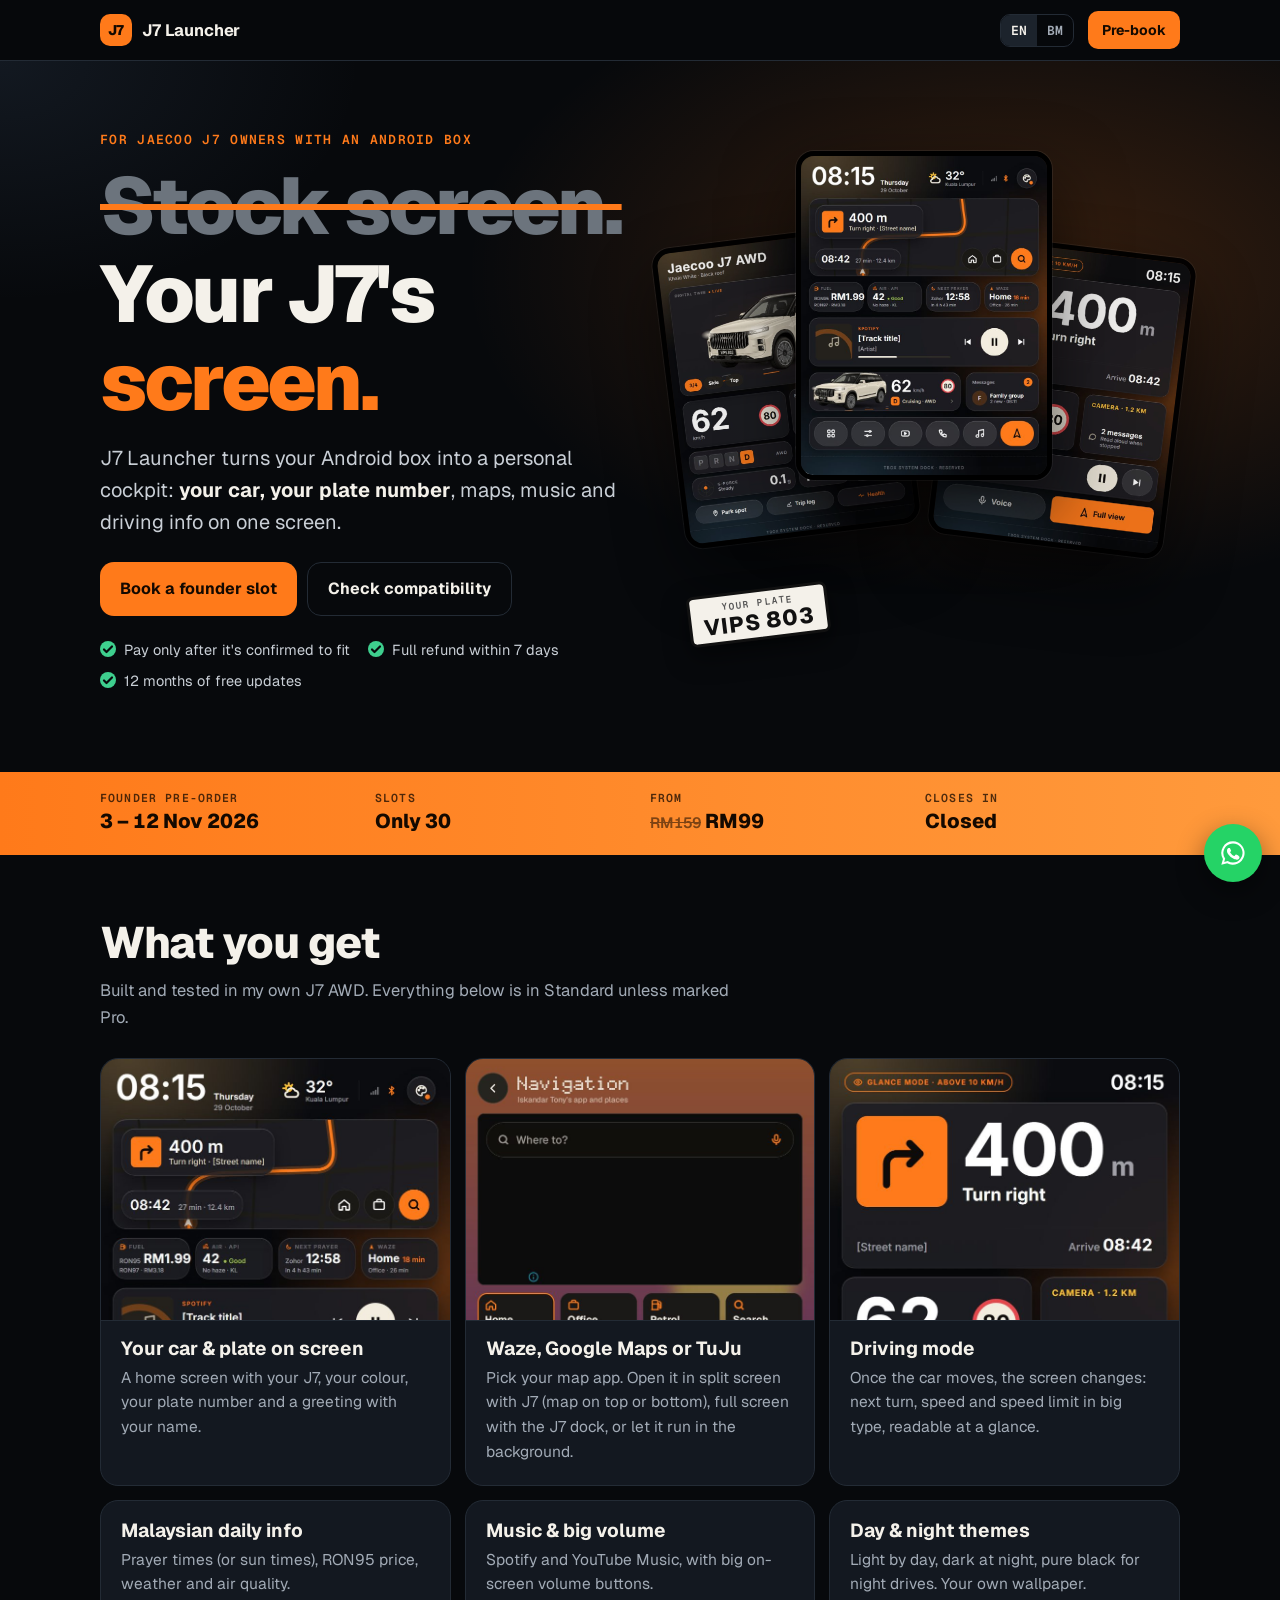
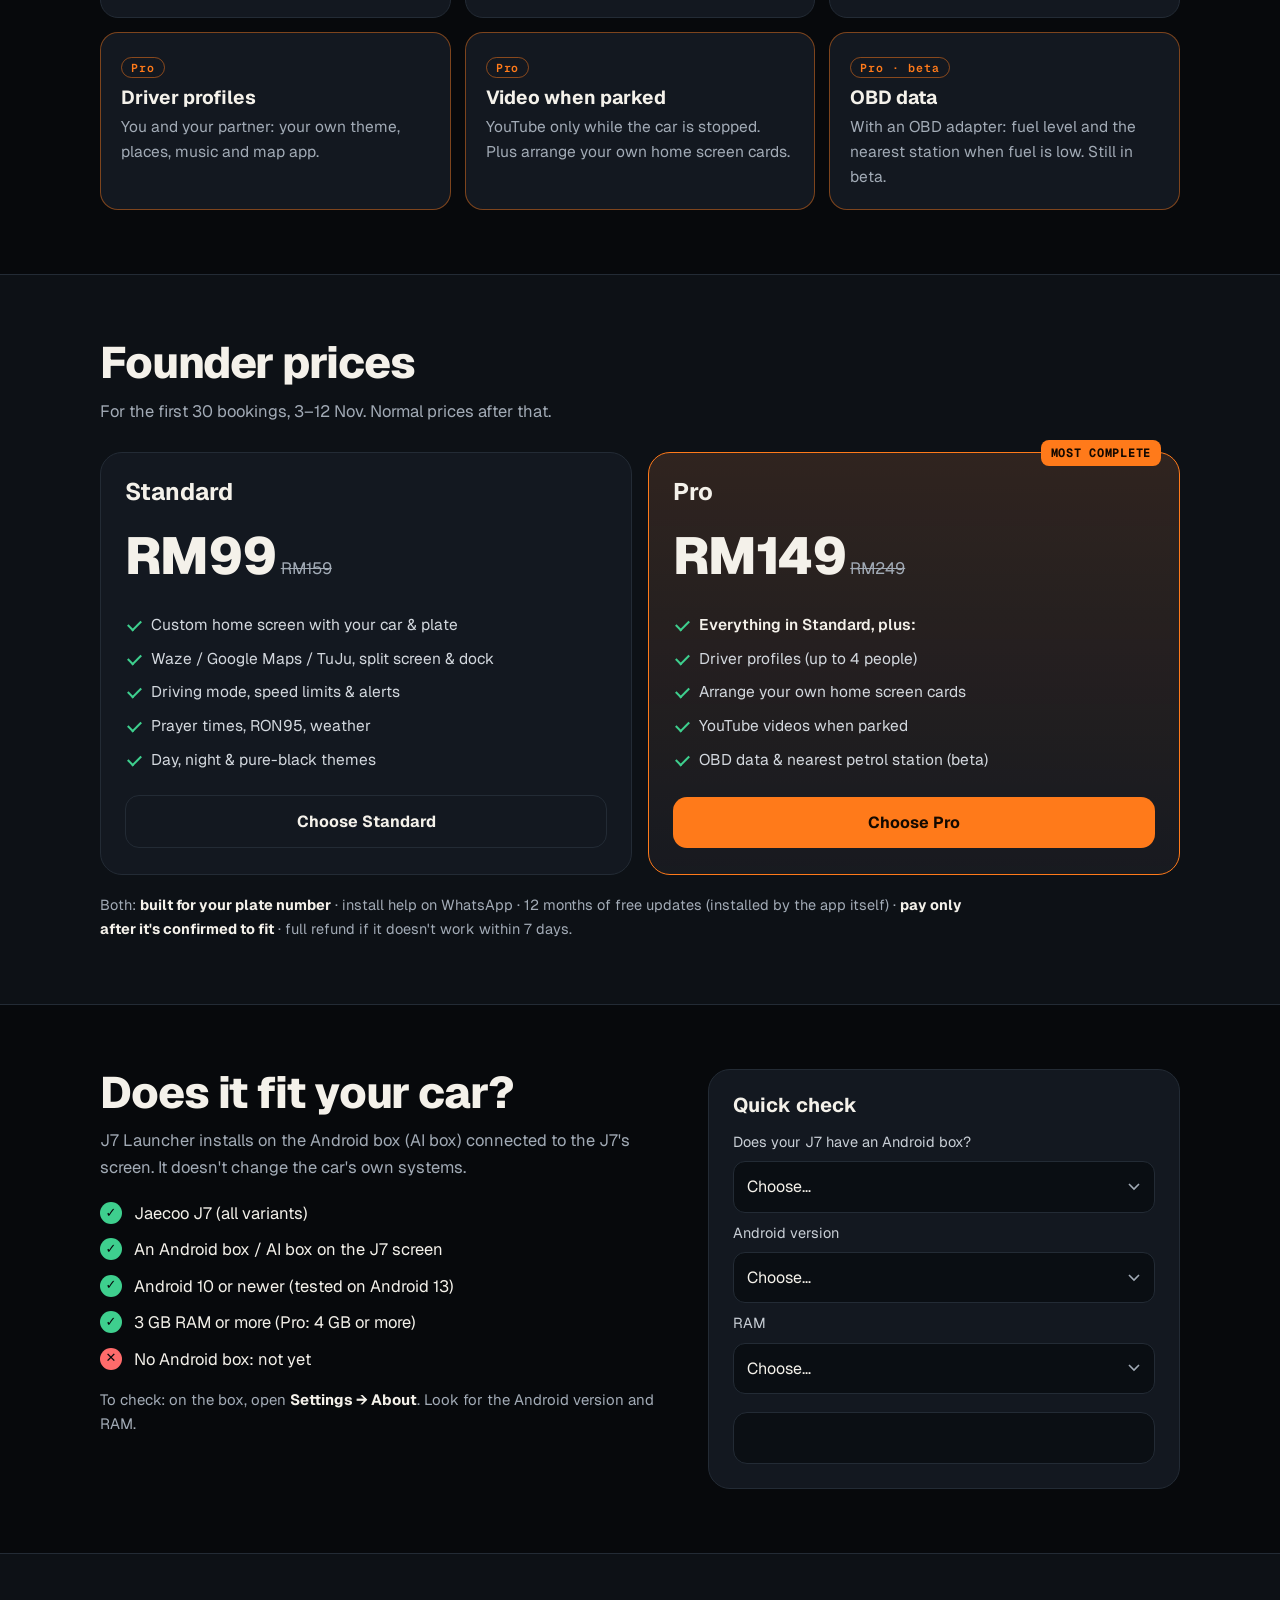
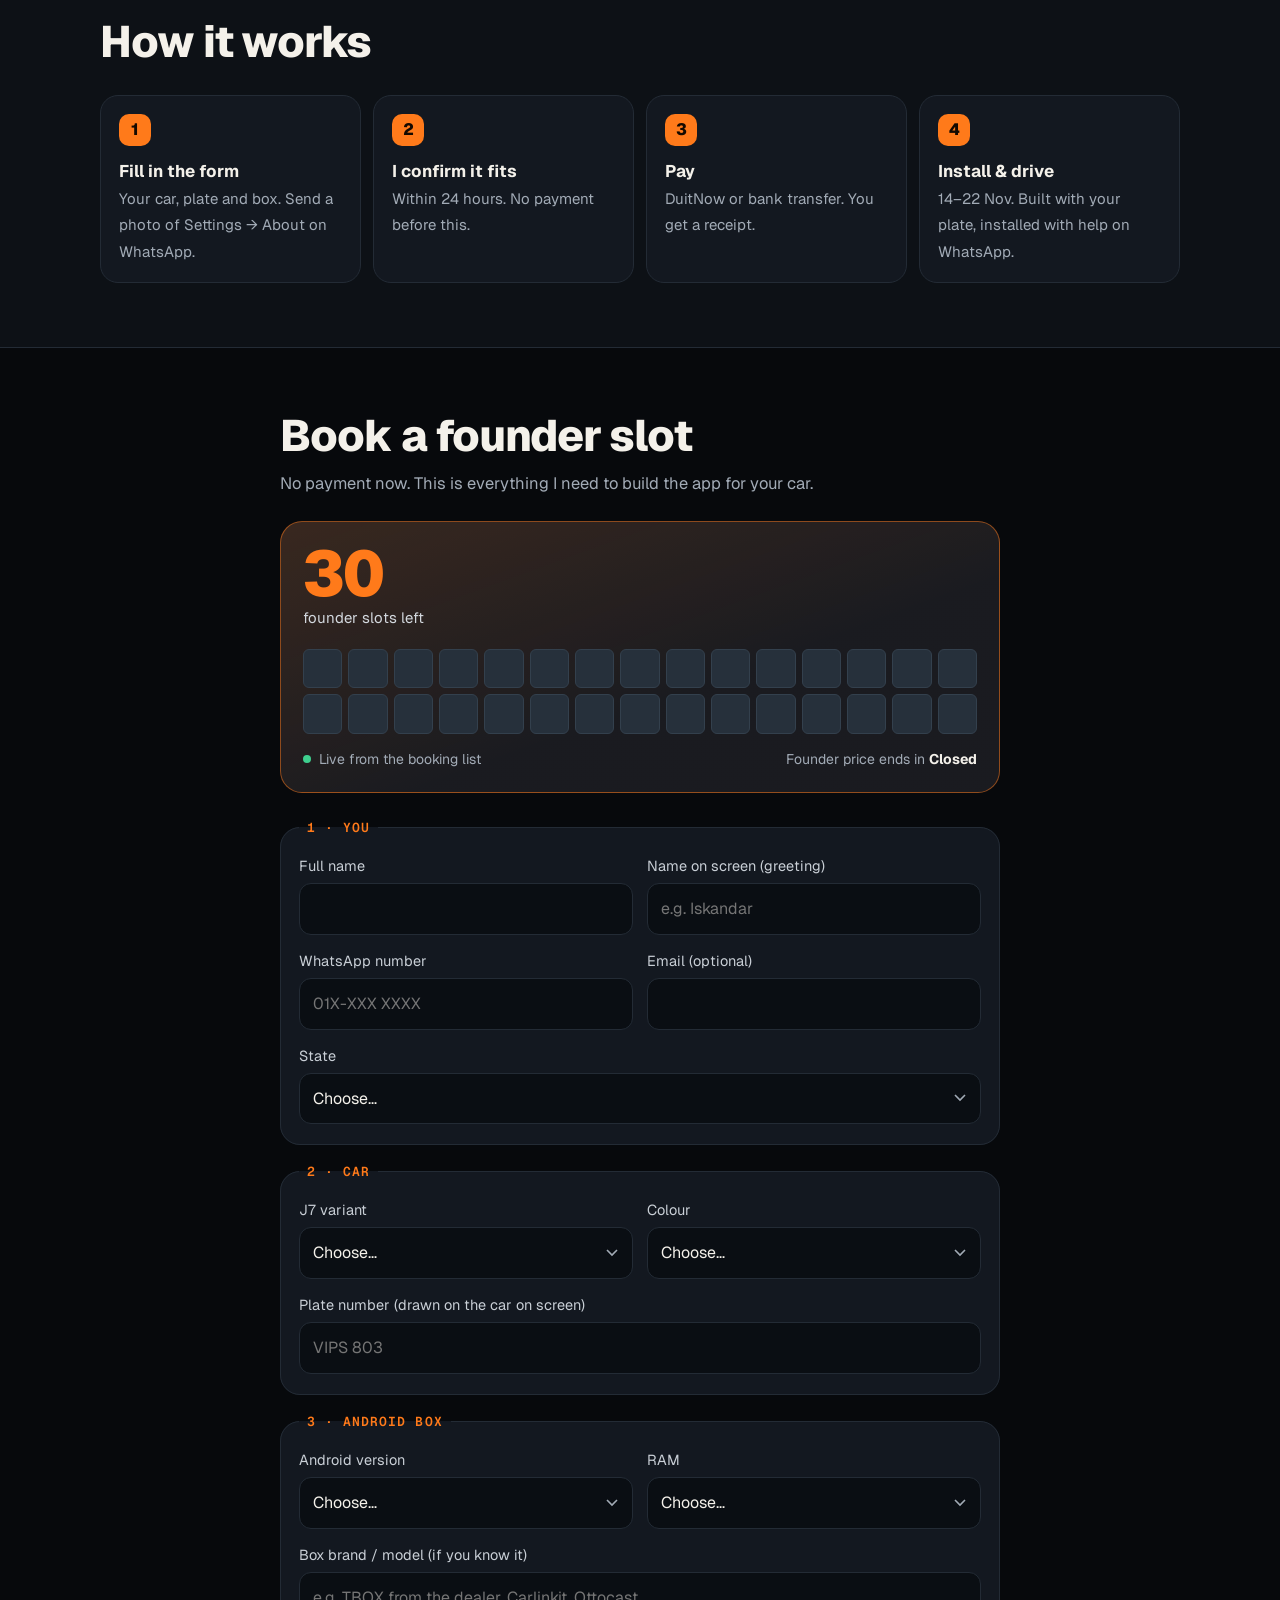
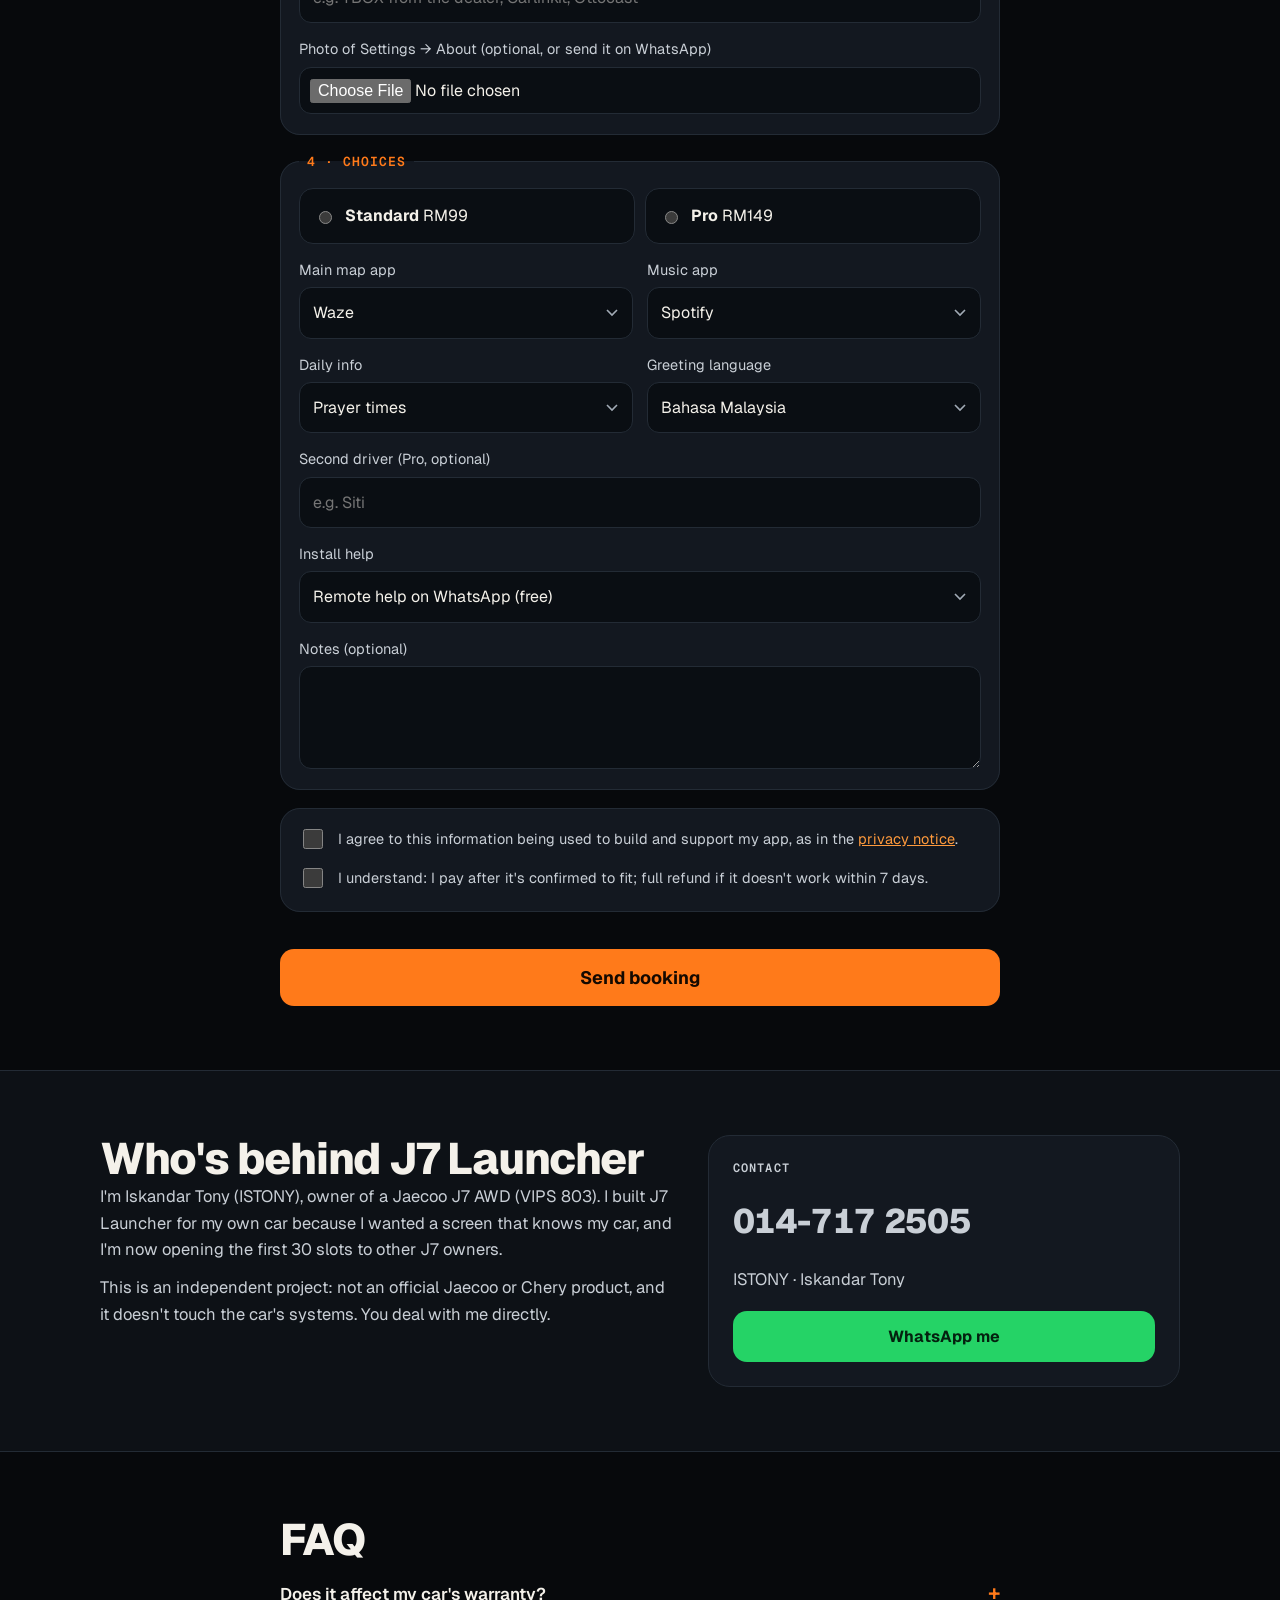
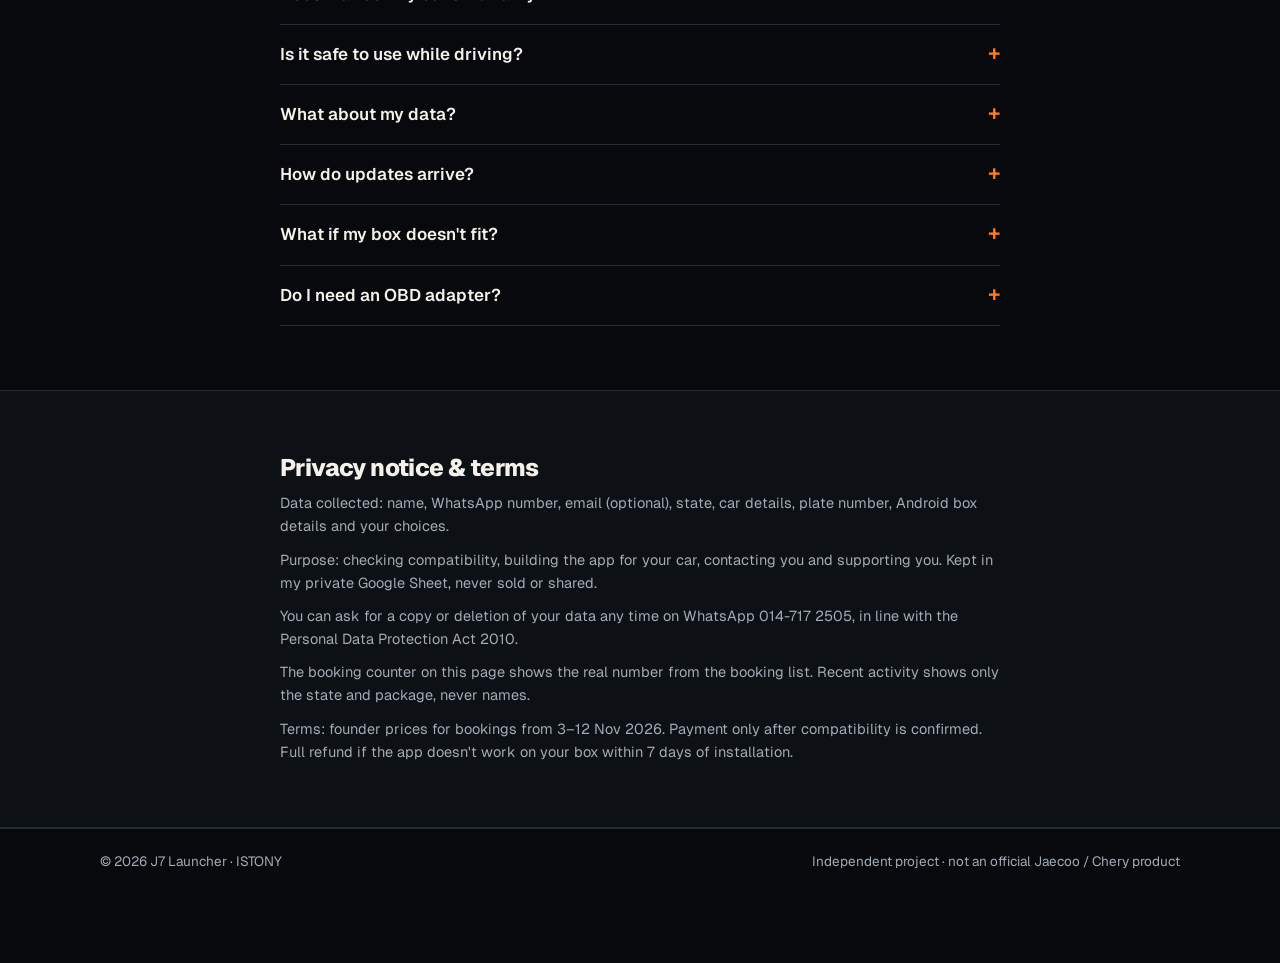
==== commit 69c8f587: "English by default, live founder-slot counter, bookings Sheet link The counter shows the real slots " ====
--- a/index.html
+++ b/index.html
@@ -4,9 +4,9 @@
 <meta charset="utf-8">
 <meta name="viewport" content="width=device-width, initial-scale=1">
 <title>J7 Launcher · Pre-booking</title>
-<meta name="description" content="J7 Launcher: skrin khas untuk Android box Jaecoo J7, dengan kereta dan nombor plat anda. Pre-order founder 3–12 Nov.">
-<meta property="og:title" content="J7 Launcher · Skrin J7 anda">
-<meta property="og:description" content="Skrin khas untuk Android box Jaecoo J7: kereta & plat anda, Waze / Google Maps / TuJu, mod memandu. Founder RM99, 3–12 Nov.">
+<meta name="description" content="J7 Launcher: a custom screen for the Jaecoo J7's Android box, with your own car and plate number. Founder pre-order 3–12 Nov.">
+<meta property="og:title" content="J7 Launcher · Your J7's screen">
+<meta property="og:description" content="A custom screen for the Jaecoo J7's Android box: your car & plate, Waze / Google Maps / TuJu, driving mode. Founder price RM99, 3–12 Nov. BM / EN.">
 <meta property="og:image" content="https://j7launcher.github.io/img/share.jpg">
 <meta property="og:url" content="https://j7launcher.github.io/">
 <meta property="og:type" content="website">
@@ -23,8 +23,8 @@
   <div class="wrap bar-in">
     <a class="brand" href="#top"><span class="mark">J7</span><span>J7 Launcher</span></a>
     <nav class="lang" aria-label="Language">
-      <button type="button" data-lang="ms" aria-pressed="true">BM</button>
-      <button type="button" data-lang="en" aria-pressed="false">EN</button>
+      <button type="button" data-lang="en" aria-pressed="true">EN</button>
+      <button type="button" data-lang="ms" aria-pressed="false">BM</button>
     </nav>
     <a class="btn small" href="#book" data-i18n="nav.book">Tempah</a>
   </div>
@@ -183,6 +183,19 @@
       <h2 data-i18n="book.h">Tempah slot founder</h2>
       <p class="sec-lead" data-i18n="book.lead">Tiada bayaran sekarang. Maklumat ini cukup untuk saya bina app khas untuk kereta anda.</p>
 
+      <div class="meter" id="meter" aria-live="polite">
+        <div class="meter-top">
+          <div class="big"><b id="m-left">30</b><span data-i18n="m.left">slot founder lagi</span></div>
+          <div class="side" id="m-booked-wrap" hidden><b id="m-booked">0</b><span data-i18n="m.booked">sudah ditempah</span></div>
+        </div>
+        <div class="seats" id="seats" role="img" aria-label="30"></div>
+        <div class="meter-foot">
+          <span><span class="dot live"></span><span data-i18n="m.live">Dikemas kini secara langsung</span></span>
+          <span><span data-i18n="m.ends">Harga founder tamat dalam</span> <b id="m-count">–</b></span>
+        </div>
+        <ul class="recent" id="recent" hidden></ul>
+      </div>
+
       <form id="form" novalidate>
         <fieldset>
           <legend data-i18n="g1">1 · Anda</legend>
@@ -314,6 +327,7 @@
       <p data-i18n="pv.1">Data yang dikumpul: nama, no. WhatsApp, e-mel (pilihan), negeri, maklumat kereta, nombor plat, maklumat Android box dan pilihan anda.</p>
       <p data-i18n="pv.2">Tujuan: menyemak keserasian, membina app khas untuk kereta anda, menghubungi anda dan memberi sokongan. Data disimpan dalam Google Sheet peribadi saya, tidak dijual atau dikongsi.</p>
       <p data-i18n="pv.3">Anda boleh minta salinan atau padam data anda bila-bila masa melalui WhatsApp 014-717 2505. Selaras dengan Akta Perlindungan Data Peribadi 2010.</p>
+      <p data-i18n="pv.5">Kaunter tempahan di laman ini menunjukkan jumlah sebenar daripada senarai tempahan. Aktiviti terkini hanya menunjukkan negeri dan pakej, tanpa nama.</p>
       <p data-i18n="pv.4">Terma: harga founder untuk tempahan 3–12 Nov 2026. Bayaran hanya selepas keserasian disahkan. Wang dikembalikan penuh jika app tak berfungsi pada box anda dalam 7 hari selepas dipasang.</p>
     </div>
   </section>
--- a/style.css
+++ b/style.css
@@ -9,6 +9,7 @@
   --r:18px;
 }
 *{box-sizing:border-box}
+[hidden]{display:none !important}
 html{scroll-behavior:smooth;scroll-padding-top:72px}
 @media (prefers-reduced-motion:reduce){html{scroll-behavior:auto}}
 body{margin:0;background:var(--bg);color:var(--ink);font-family:var(--display);font-size:16.5px;line-height:1.6;-webkit-font-smoothing:antialiased}
@@ -138,6 +139,23 @@
 .tick{flex-direction:row;align-items:flex-start;gap:12px;font-size:14.5px}
 .tick input{width:20px;height:20px;flex:none;margin-top:2px;accent-color:var(--accent)}
 .err{color:var(--no);font-size:15px;min-height:1px}
+.meter{margin-top:24px;border-radius:22px;padding:22px;background:linear-gradient(160deg,rgba(255,122,26,.16),rgba(255,122,26,.03) 60%),var(--card);border:1.5px solid rgba(255,122,26,.5)}
+.meter-top{display:flex;align-items:flex-end;justify-content:space-between;gap:16px;flex-wrap:wrap}
+.meter .big b{display:block;font-size:64px;line-height:.95;font-weight:850;letter-spacing:-.03em;color:var(--accent);font-variant-numeric:tabular-nums}
+.meter .big span,.meter .side span{font-size:15px;color:#d3d8de}
+.meter .side{text-align:right}
+.meter .side b{display:block;font-size:34px;font-weight:800;font-variant-numeric:tabular-nums}
+.seats{display:grid;grid-template-columns:repeat(15,1fr);gap:6px;margin:18px 0 14px}
+.seats i{aspect-ratio:1;border-radius:6px;background:#26303b;border:1px solid #33404d}
+.seats i.on{background:var(--accent);border-color:var(--accent2);box-shadow:0 0 10px rgba(255,122,26,.45)}
+.meter-foot{display:flex;justify-content:space-between;gap:8px 16px;flex-wrap:wrap;font-size:14px;color:var(--muted)}
+.meter-foot b{color:var(--ink);font-variant-numeric:tabular-nums}
+.dot{display:inline-block;width:8px;height:8px;border-radius:50%;background:var(--accent);margin-right:8px;vertical-align:1px}
+.dot.live{background:var(--ok);box-shadow:0 0 0 0 rgba(62,207,142,.6);animation:pulse 2s infinite}
+@keyframes pulse{70%{box-shadow:0 0 0 8px rgba(62,207,142,0)}100%{box-shadow:0 0 0 0 rgba(62,207,142,0)}}
+@media (prefers-reduced-motion:reduce){.dot.live{animation:none}}
+.recent{list-style:none;padding:12px 0 0;margin:14px 0 0;border-top:1px solid var(--line);display:flex;flex-direction:column;gap:6px;font-size:14.5px;color:#d3d8de}
+.recent .ago{color:var(--muted)}
 .done{margin-top:26px;background:var(--card);border:1.5px solid var(--ok);border-radius:22px;padding:26px;display:flex;flex-direction:column;gap:12px}
 .done h3{font-size:24px}
 .done #ref{font:700 20px var(--mono);color:var(--accent)}
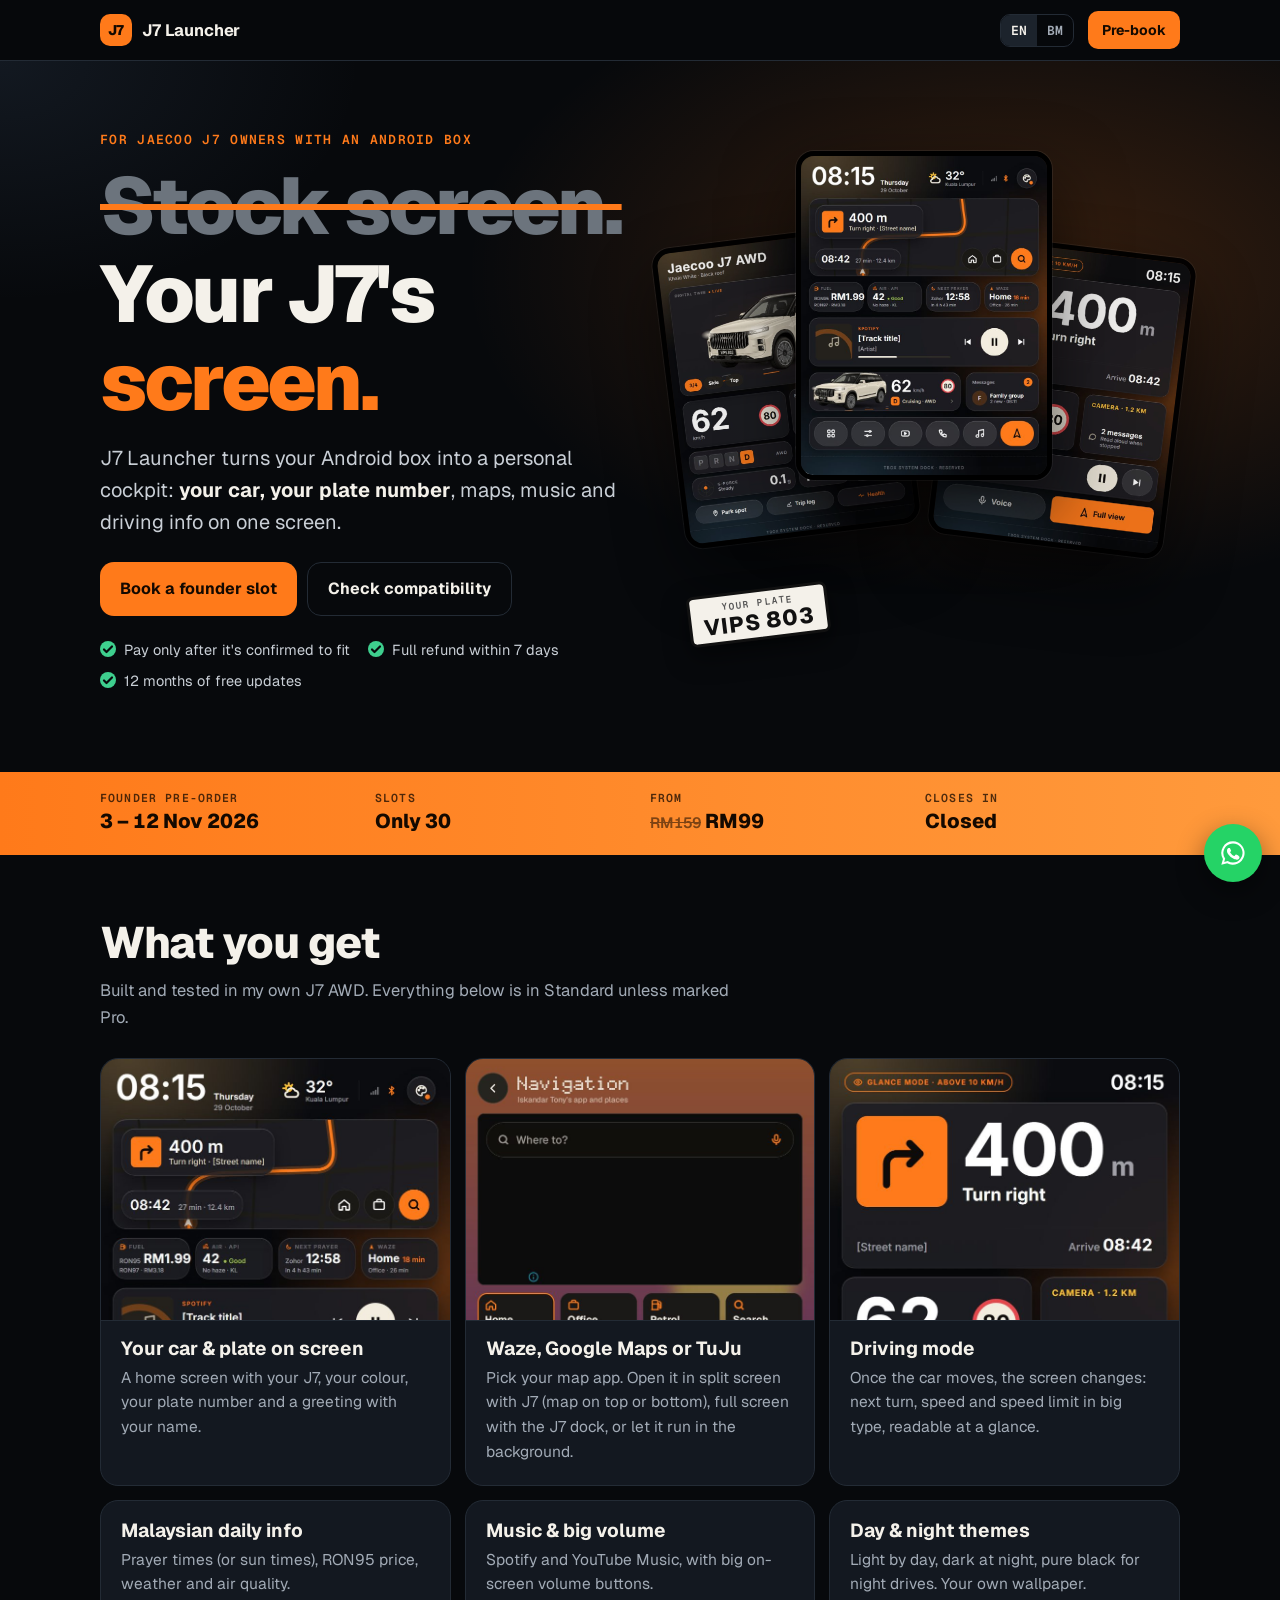
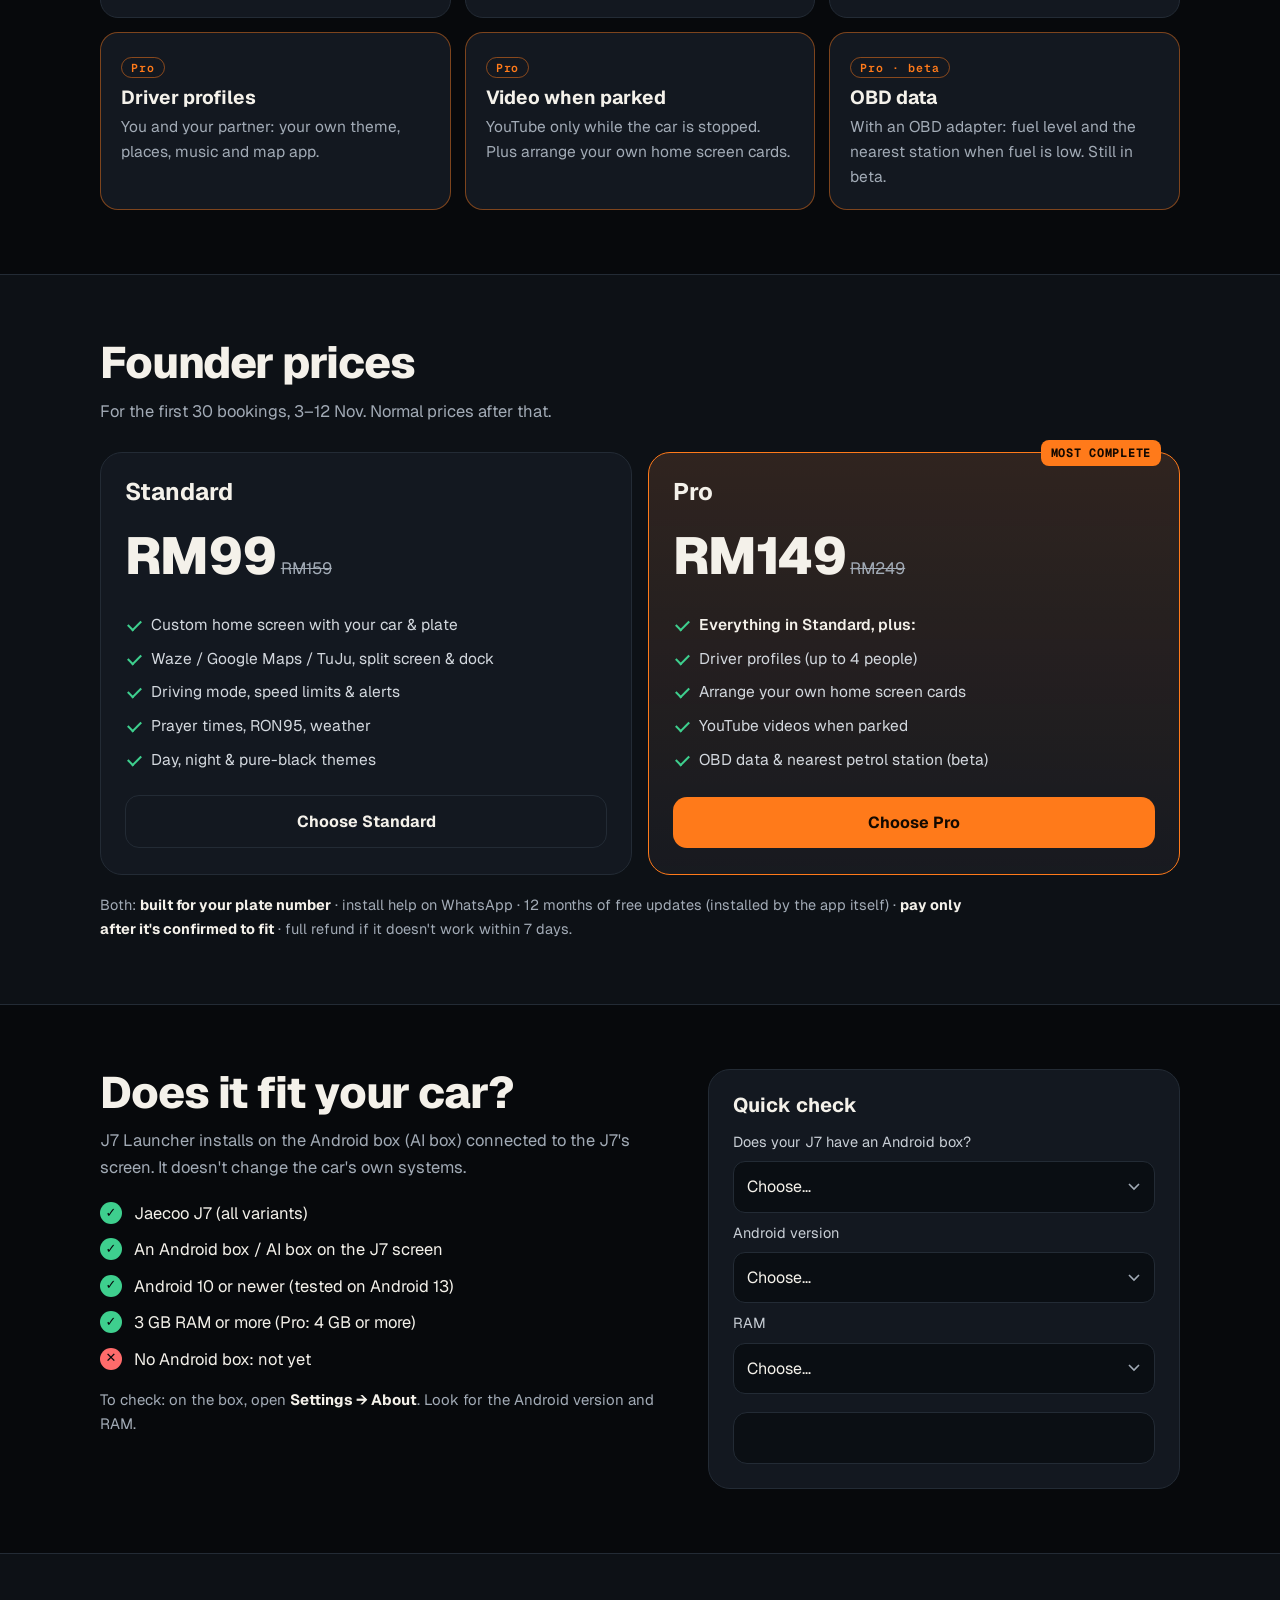
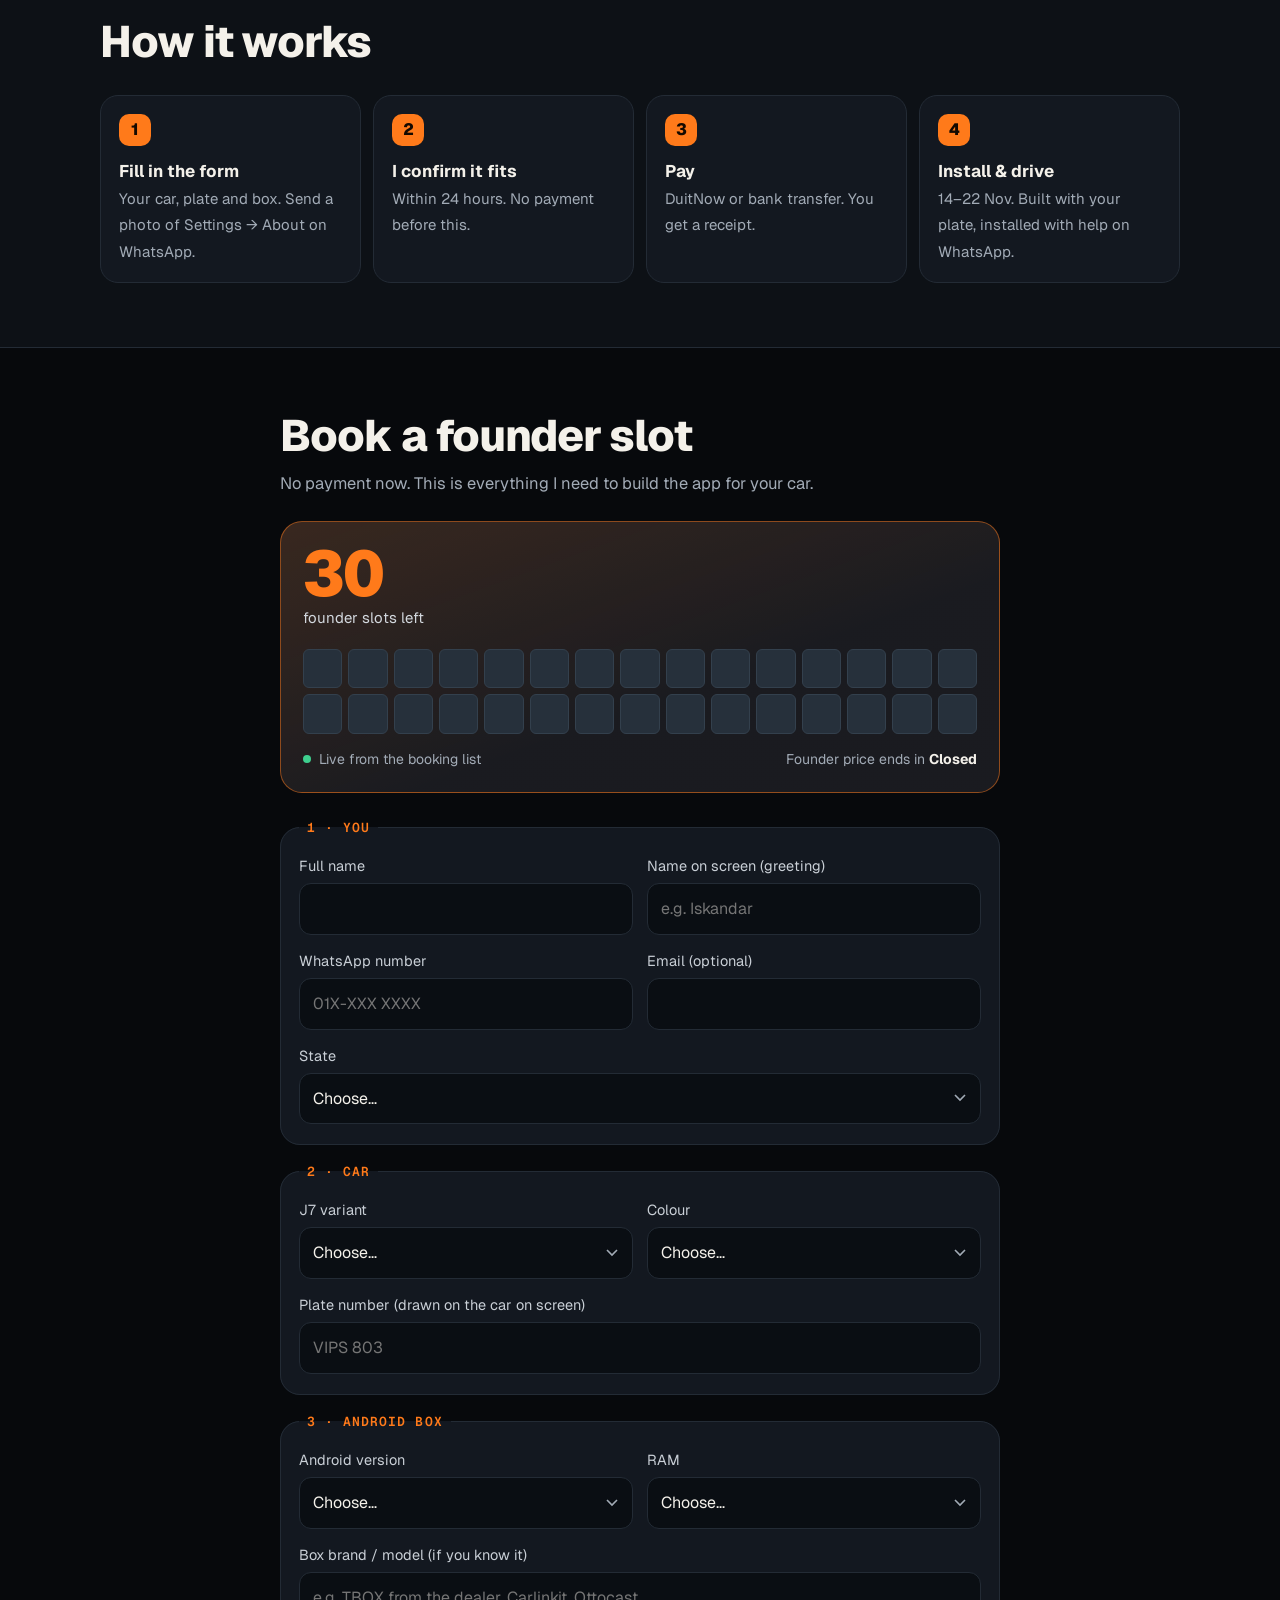
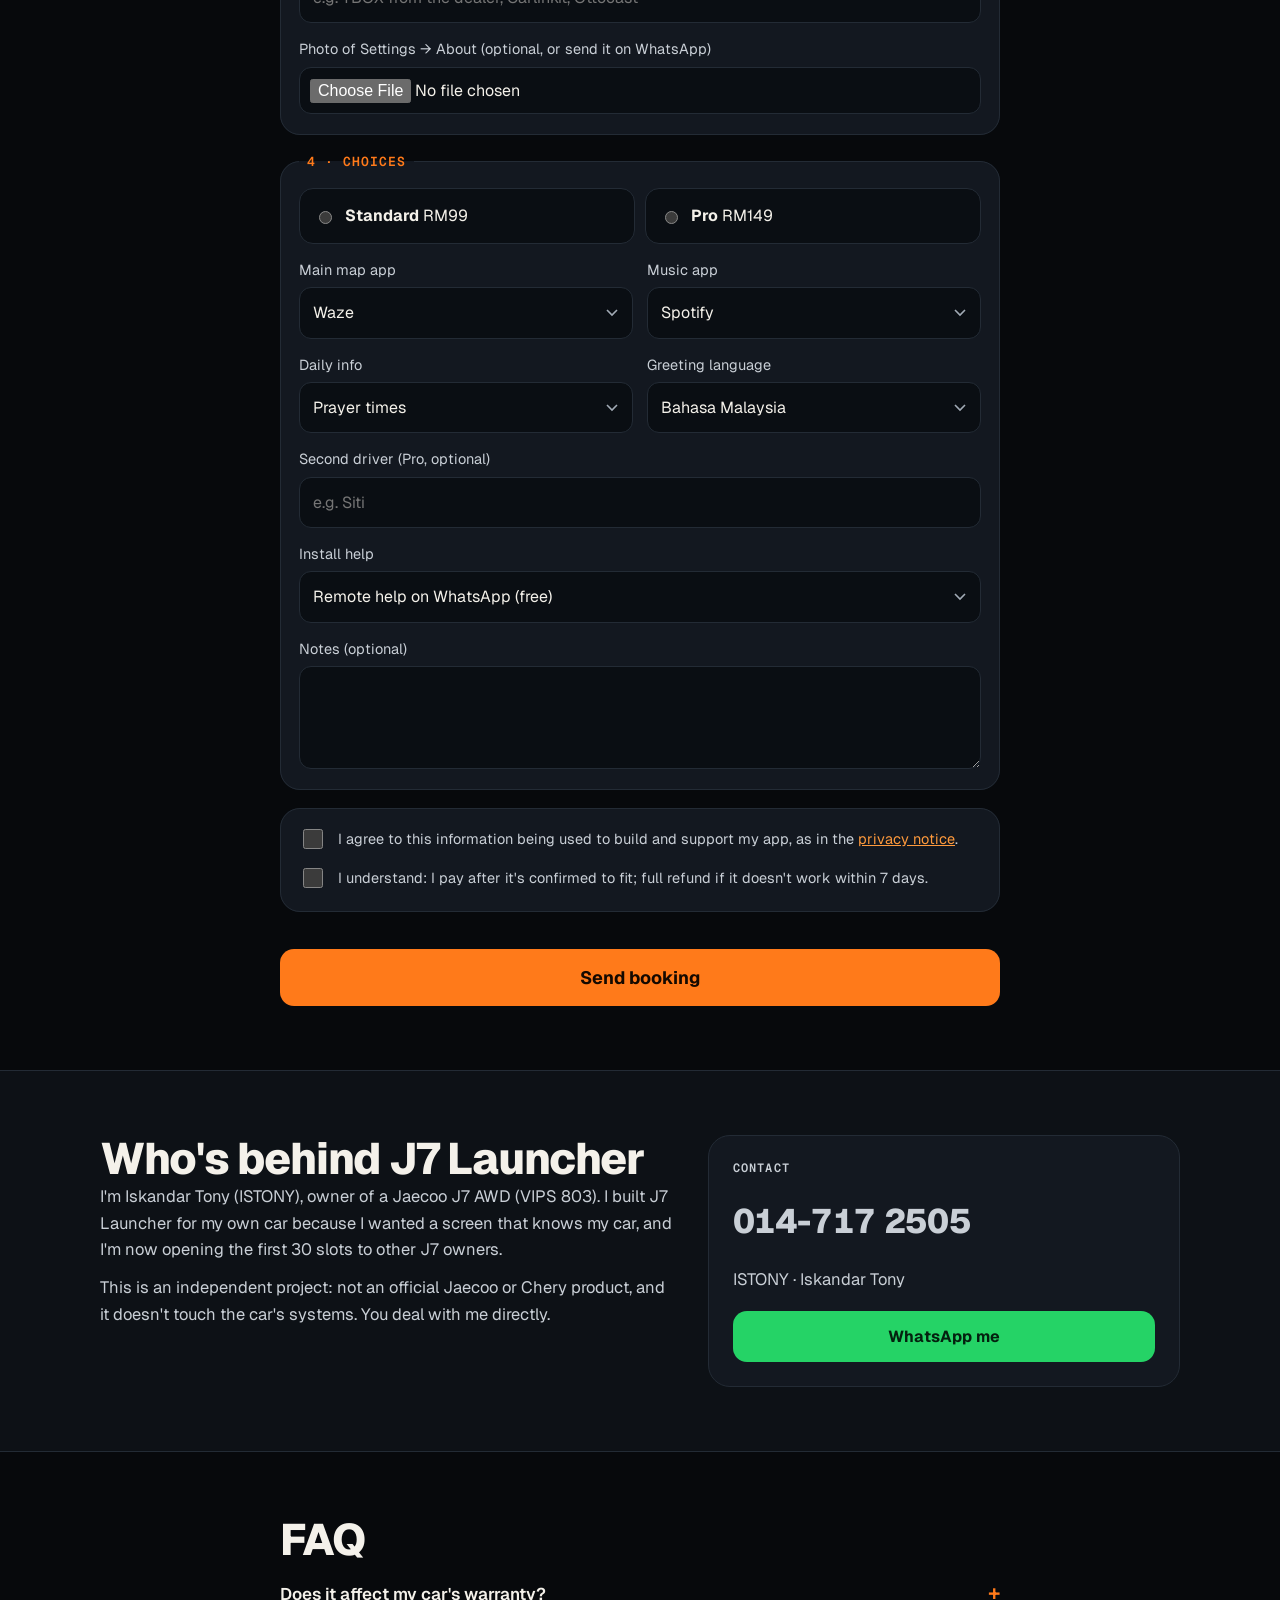
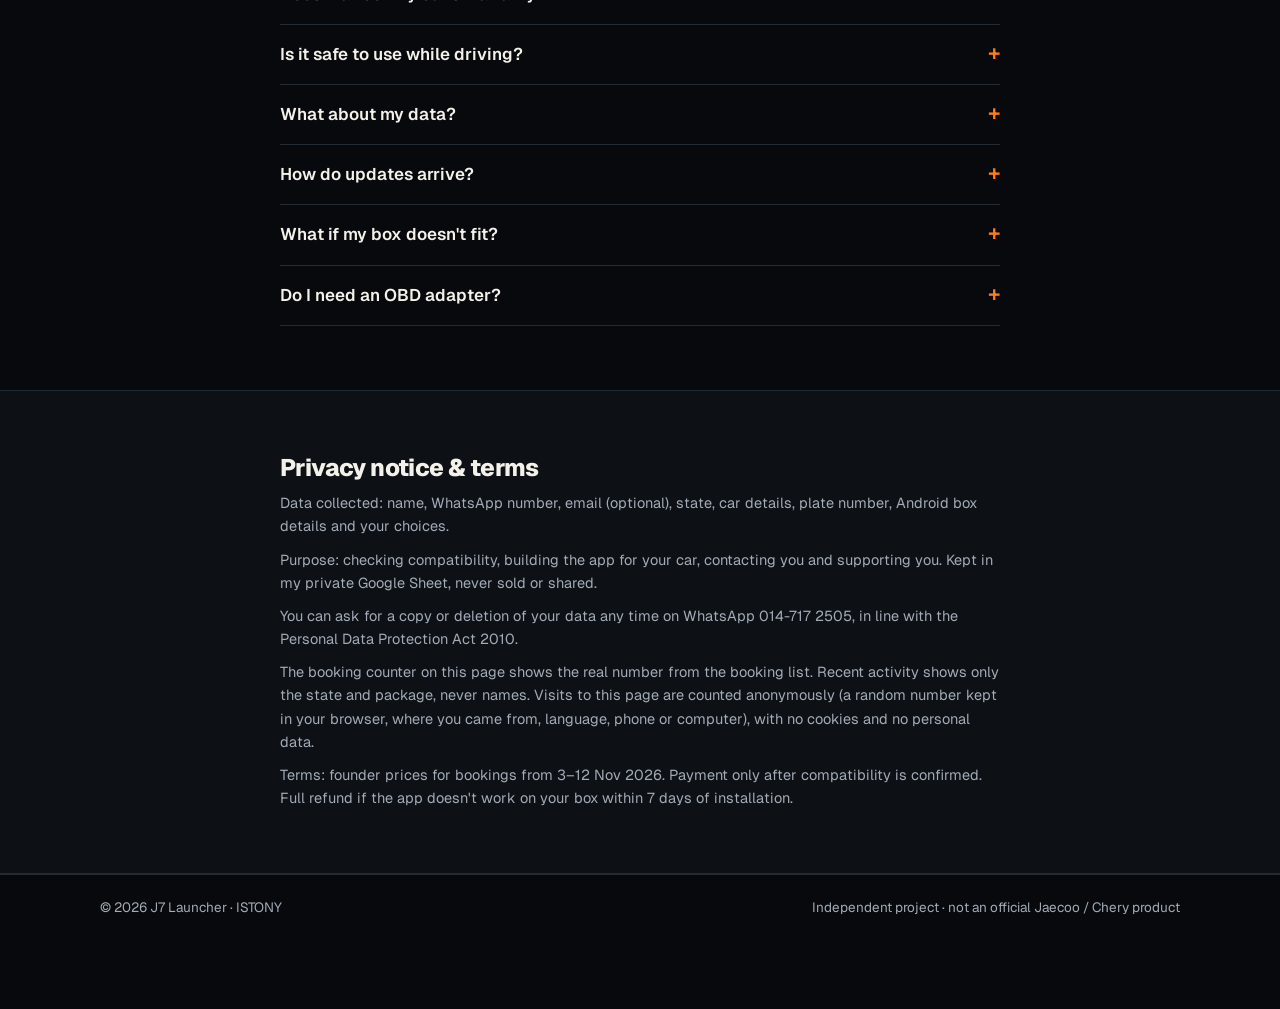
==== commit f464a691: "Count website visits anonymously for the Dashboard The first counter request of each page view also " ====
--- a/index.html
+++ b/index.html
@@ -327,7 +327,7 @@
       <p data-i18n="pv.1">Data yang dikumpul: nama, no. WhatsApp, e-mel (pilihan), negeri, maklumat kereta, nombor plat, maklumat Android box dan pilihan anda.</p>
       <p data-i18n="pv.2">Tujuan: menyemak keserasian, membina app khas untuk kereta anda, menghubungi anda dan memberi sokongan. Data disimpan dalam Google Sheet peribadi saya, tidak dijual atau dikongsi.</p>
       <p data-i18n="pv.3">Anda boleh minta salinan atau padam data anda bila-bila masa melalui WhatsApp 014-717 2505. Selaras dengan Akta Perlindungan Data Peribadi 2010.</p>
-      <p data-i18n="pv.5">Kaunter tempahan di laman ini menunjukkan jumlah sebenar daripada senarai tempahan. Aktiviti terkini hanya menunjukkan negeri dan pakej, tanpa nama.</p>
+      <p data-i18n="pv.5">Kaunter tempahan di laman ini menunjukkan jumlah sebenar daripada senarai tempahan. Aktiviti terkini hanya menunjukkan negeri dan pakej, tanpa nama. Lawatan ke laman ini dikira tanpa nama (nombor rawak dalam pelayar anda, dari mana anda datang, bahasa, telefon atau komputer), tanpa kuki dan tanpa data peribadi.</p>
       <p data-i18n="pv.4">Terma: harga founder untuk tempahan 3–12 Nov 2026. Bayaran hanya selepas keserasian disahkan. Wang dikembalikan penuh jika app tak berfungsi pada box anda dalam 7 hari selepas dipasang.</p>
     </div>
   </section>
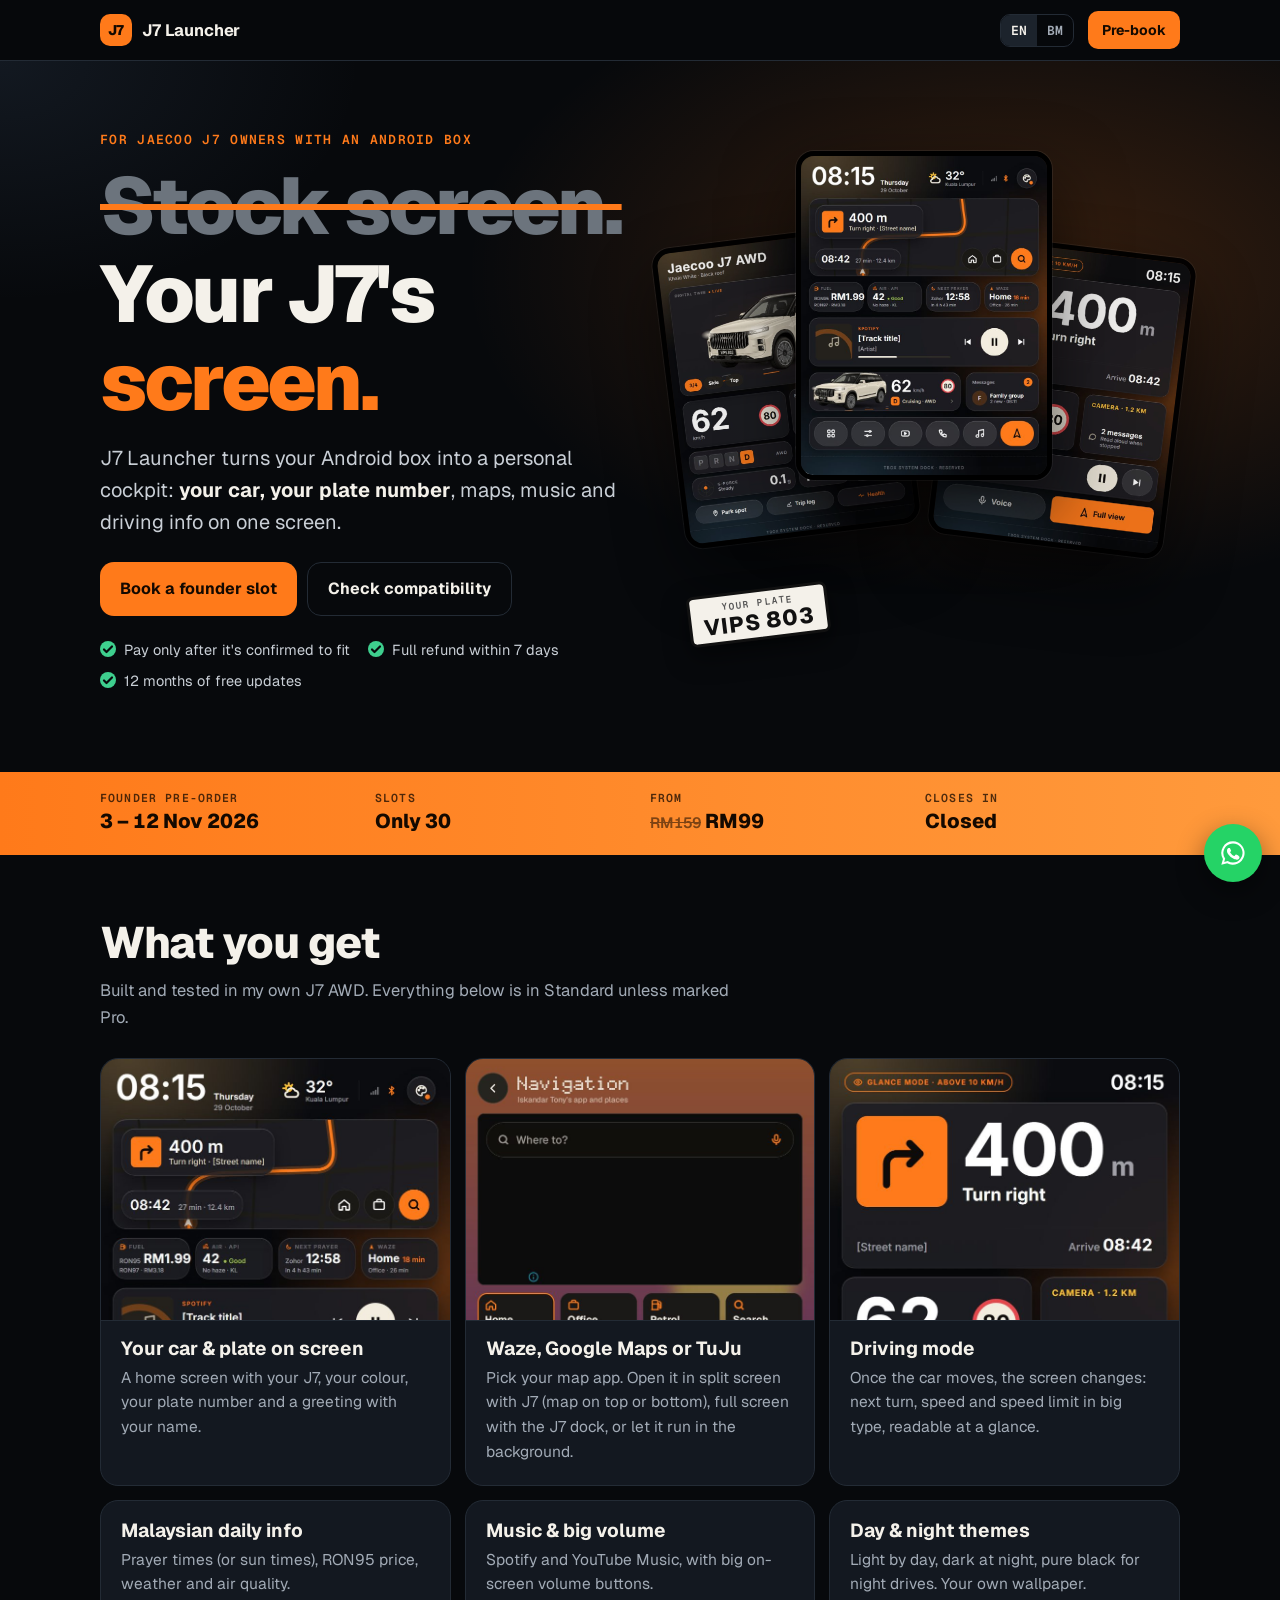
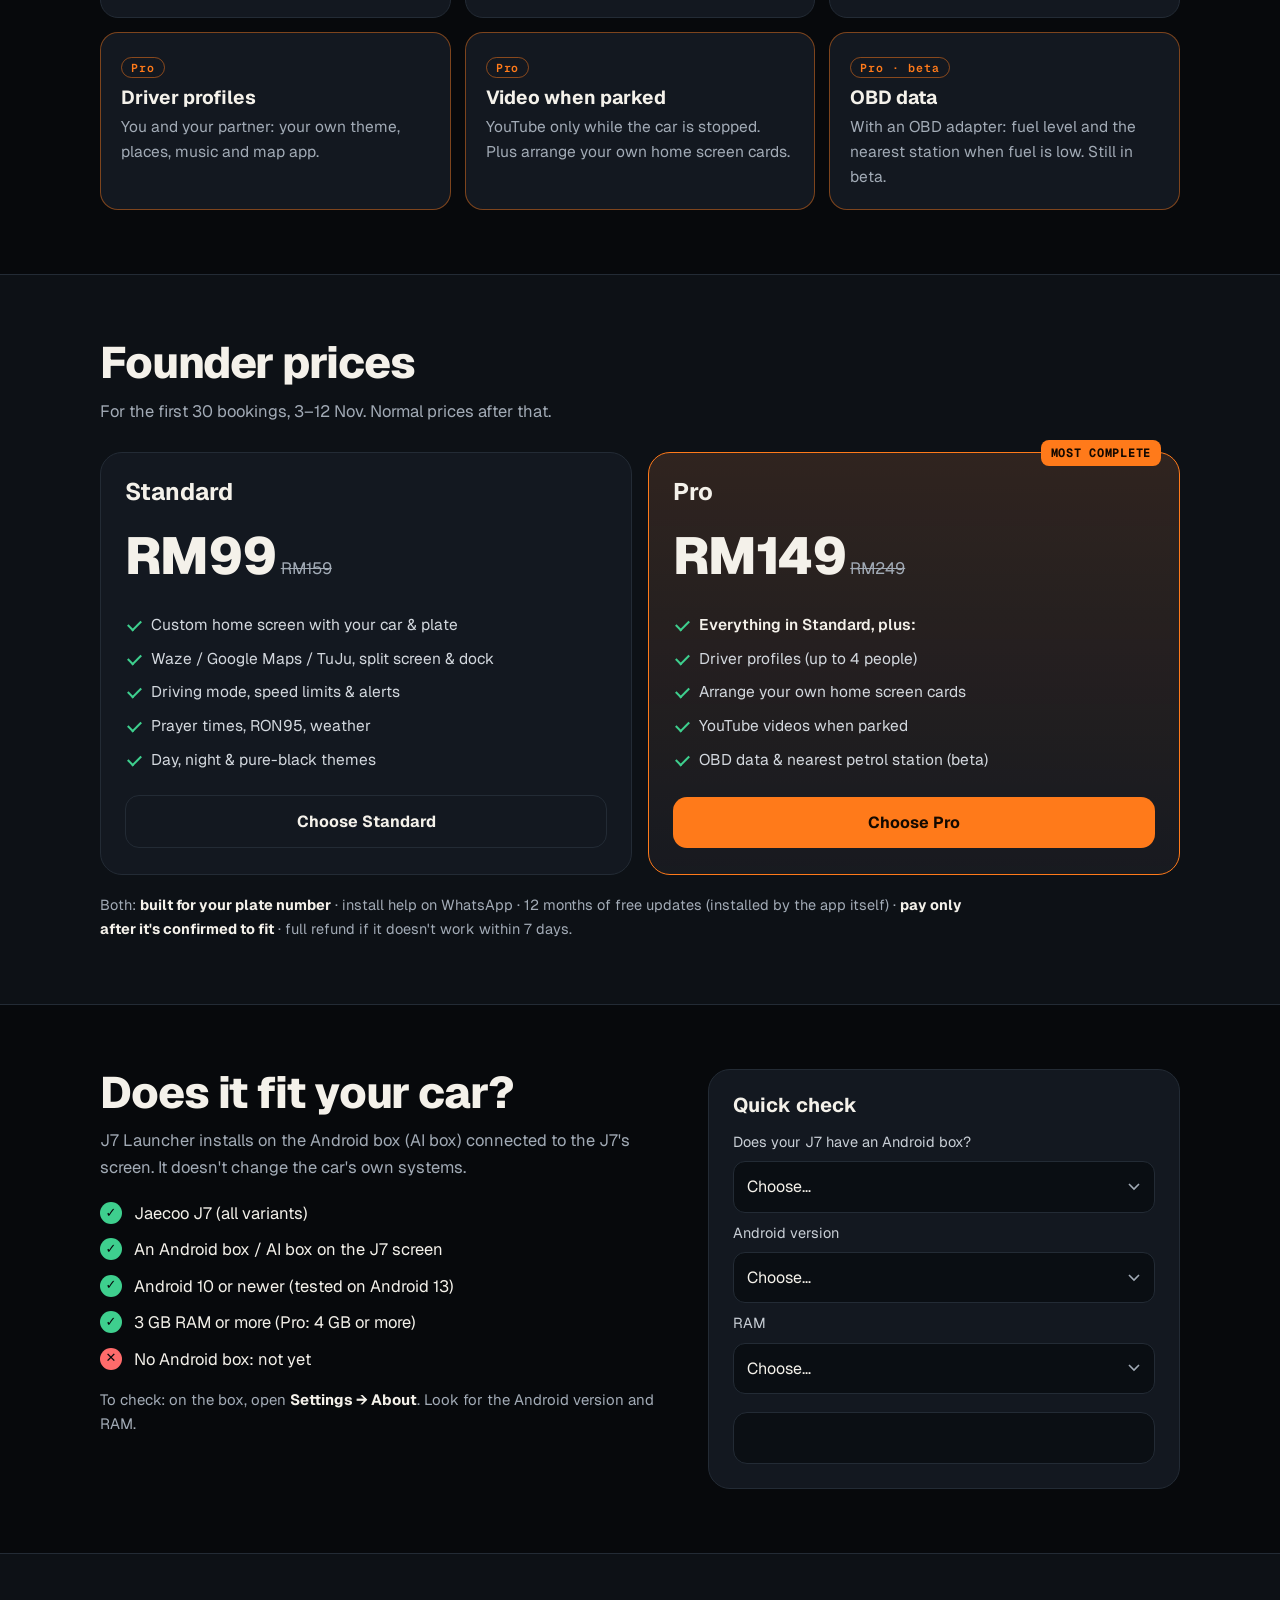
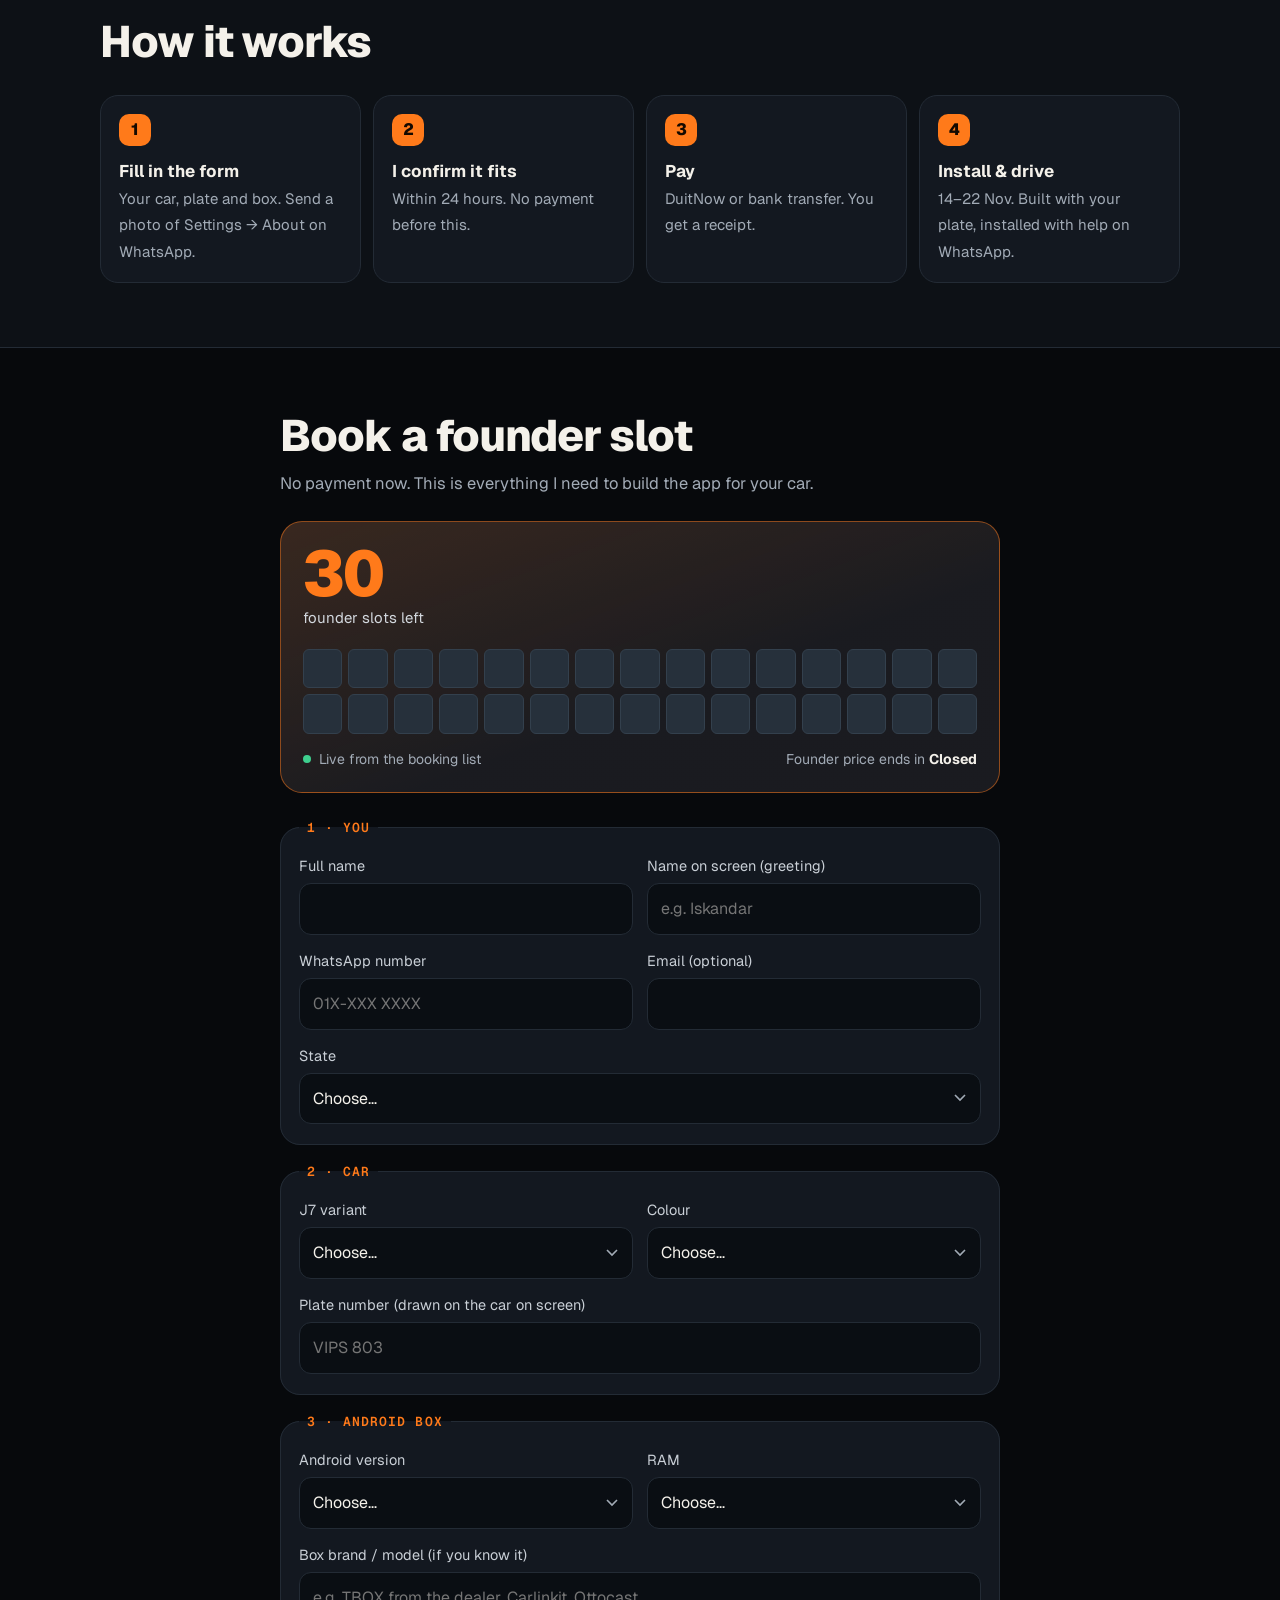
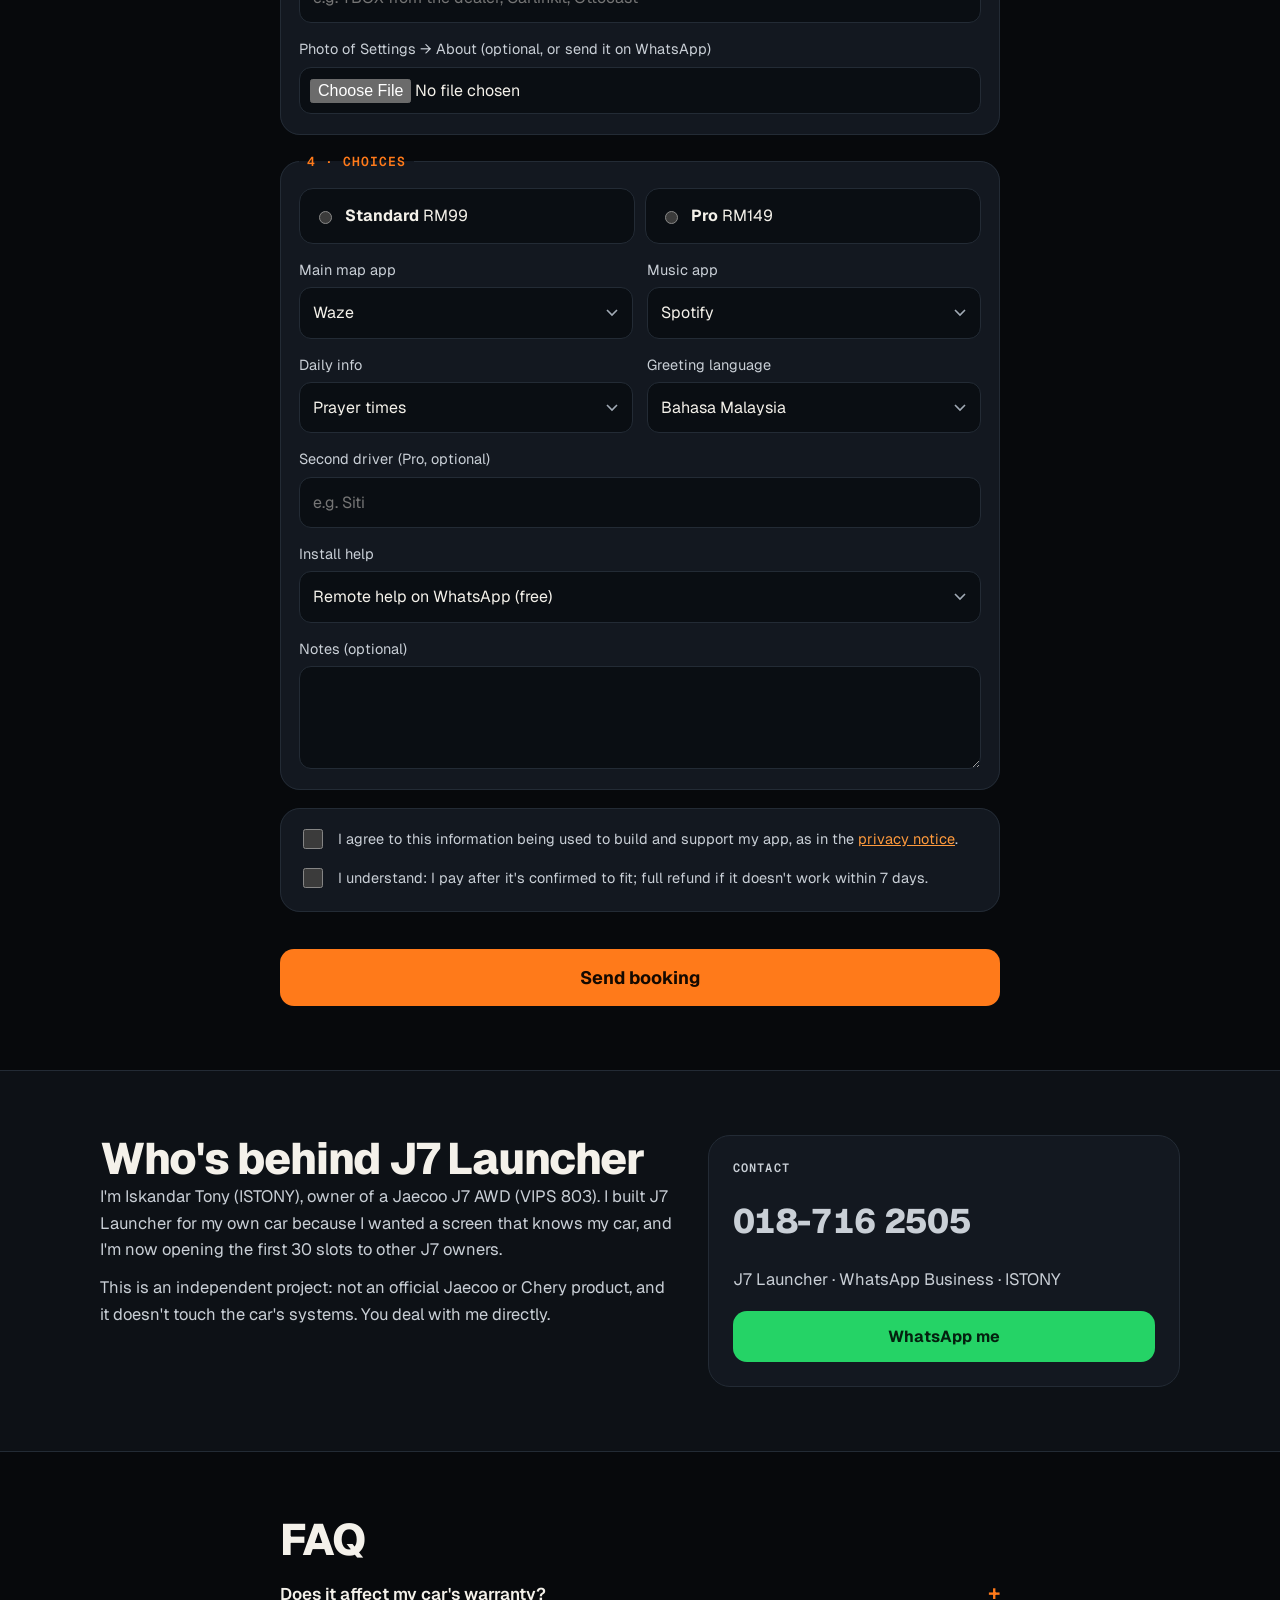
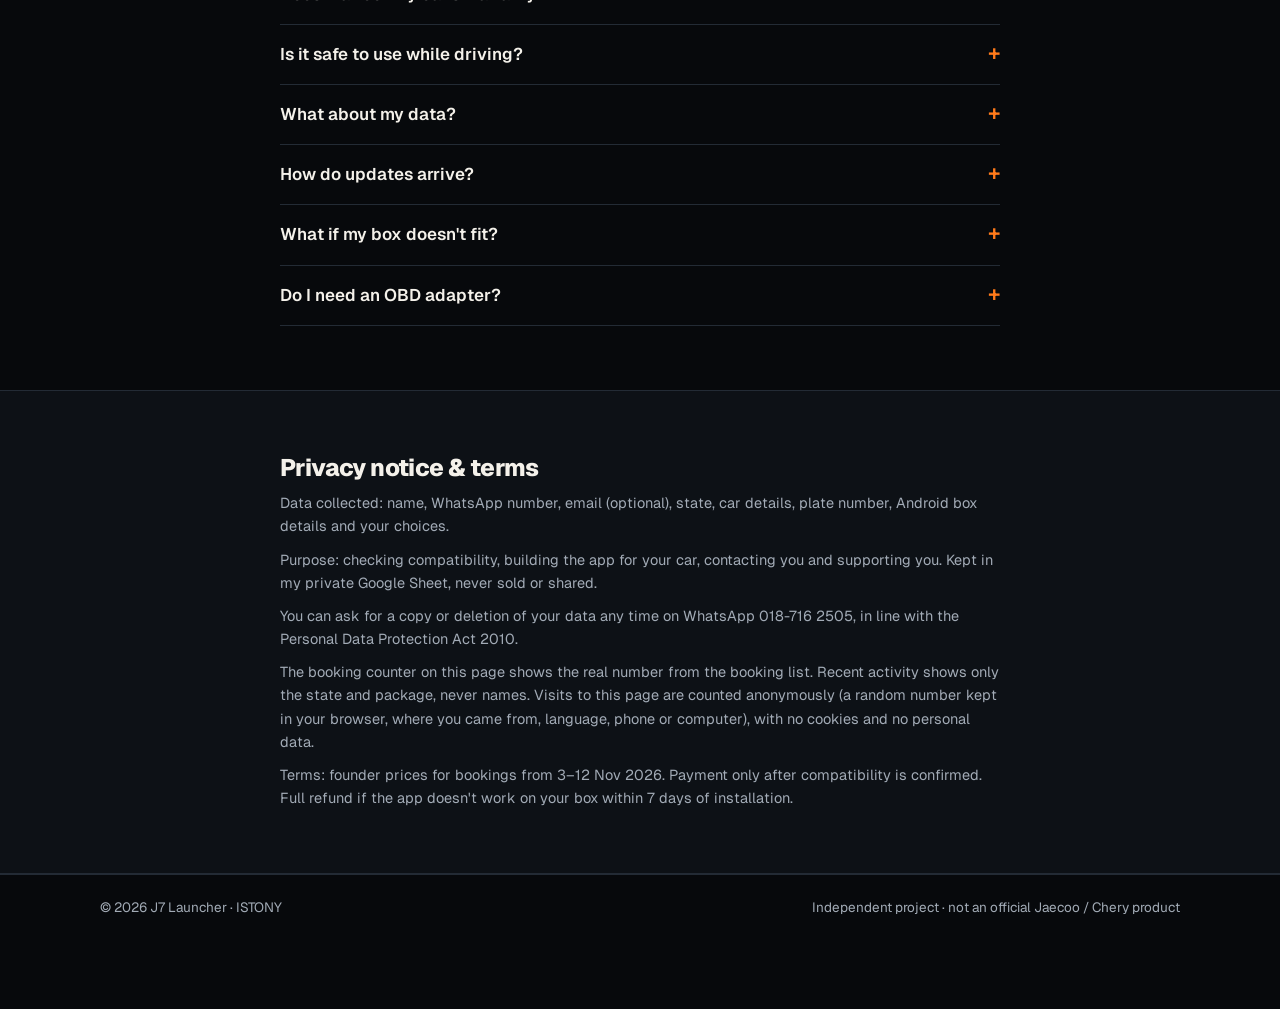
==== commit e5f4d77e: "Send bookings and questions to the J7 Launcher WhatsApp Business number 018-716 2505 handles orders;" ====
--- a/index.html
+++ b/index.html
@@ -302,9 +302,9 @@
       </div>
       <div class="contact">
         <p class="k" data-i18n="about.contact">Hubungi</p>
-        <p class="phone">014-717 2505</p>
-        <p class="who">ISTONY · Iskandar Tony</p>
-        <a class="btn full wa" href="https://wa.me/60147172505?text=J7%20Launcher" target="_blank" rel="noopener" data-i18n="about.wa">WhatsApp saya</a>
+        <p class="phone">018-716 2505</p>
+        <p class="who">J7 Launcher · WhatsApp Business · ISTONY</p>
+        <a class="btn full wa" href="https://wa.me/60187162505?text=J7%20Launcher" target="_blank" rel="noopener" data-i18n="about.wa">WhatsApp saya</a>
       </div>
     </div>
   </section>
@@ -326,7 +326,7 @@
       <h2 data-i18n="pv.h">Notis privasi &amp; terma</h2>
       <p data-i18n="pv.1">Data yang dikumpul: nama, no. WhatsApp, e-mel (pilihan), negeri, maklumat kereta, nombor plat, maklumat Android box dan pilihan anda.</p>
       <p data-i18n="pv.2">Tujuan: menyemak keserasian, membina app khas untuk kereta anda, menghubungi anda dan memberi sokongan. Data disimpan dalam Google Sheet peribadi saya, tidak dijual atau dikongsi.</p>
-      <p data-i18n="pv.3">Anda boleh minta salinan atau padam data anda bila-bila masa melalui WhatsApp 014-717 2505. Selaras dengan Akta Perlindungan Data Peribadi 2010.</p>
+      <p data-i18n="pv.3">Anda boleh minta salinan atau padam data anda bila-bila masa melalui WhatsApp 018-716 2505. Selaras dengan Akta Perlindungan Data Peribadi 2010.</p>
       <p data-i18n="pv.5">Kaunter tempahan di laman ini menunjukkan jumlah sebenar daripada senarai tempahan. Aktiviti terkini hanya menunjukkan negeri dan pakej, tanpa nama. Lawatan ke laman ini dikira tanpa nama (nombor rawak dalam pelayar anda, dari mana anda datang, bahasa, telefon atau komputer), tanpa kuki dan tanpa data peribadi.</p>
       <p data-i18n="pv.4">Terma: harga founder untuk tempahan 3–12 Nov 2026. Bayaran hanya selepas keserasian disahkan. Wang dikembalikan penuh jika app tak berfungsi pada box anda dalam 7 hari selepas dipasang.</p>
     </div>
@@ -340,7 +340,7 @@
   </div>
 </footer>
 
-<a class="wa-float" href="https://wa.me/60147172505?text=J7%20Launcher" target="_blank" rel="noopener" aria-label="WhatsApp 014-717 2505">
+<a class="wa-float" href="https://wa.me/60187162505?text=J7%20Launcher" target="_blank" rel="noopener" aria-label="WhatsApp 018-716 2505">
   <svg viewBox="0 0 24 24" width="28" height="28" fill="currentColor" aria-hidden="true"><path d="M12 2a10 10 0 0 0-8.6 15.1L2 22l5-1.3A10 10 0 1 0 12 2zm0 18.2a8.2 8.2 0 0 1-4.2-1.1l-.3-.2-3 .8.8-2.9-.2-.3A8.2 8.2 0 1 1 12 20.2zm4.5-6.1c-.2-.1-1.5-.7-1.7-.8s-.4-.1-.6.1-.7.8-.8 1-.3.2-.5.1a6.7 6.7 0 0 1-3.3-2.9c-.2-.4.2-.4.7-1.3.1-.2 0-.3 0-.4l-.8-1.8c-.2-.5-.4-.4-.6-.4h-.5a1 1 0 0 0-.7.3 3 3 0 0 0-.9 2.2 5.2 5.2 0 0 0 1.1 2.8 11.9 11.9 0 0 0 4.6 4c1.7.7 2.4.8 3.2.7.5-.1 1.5-.6 1.7-1.2s.2-1.1.2-1.2-.2-.2-.4-.3z"/></svg>
 </a>
 
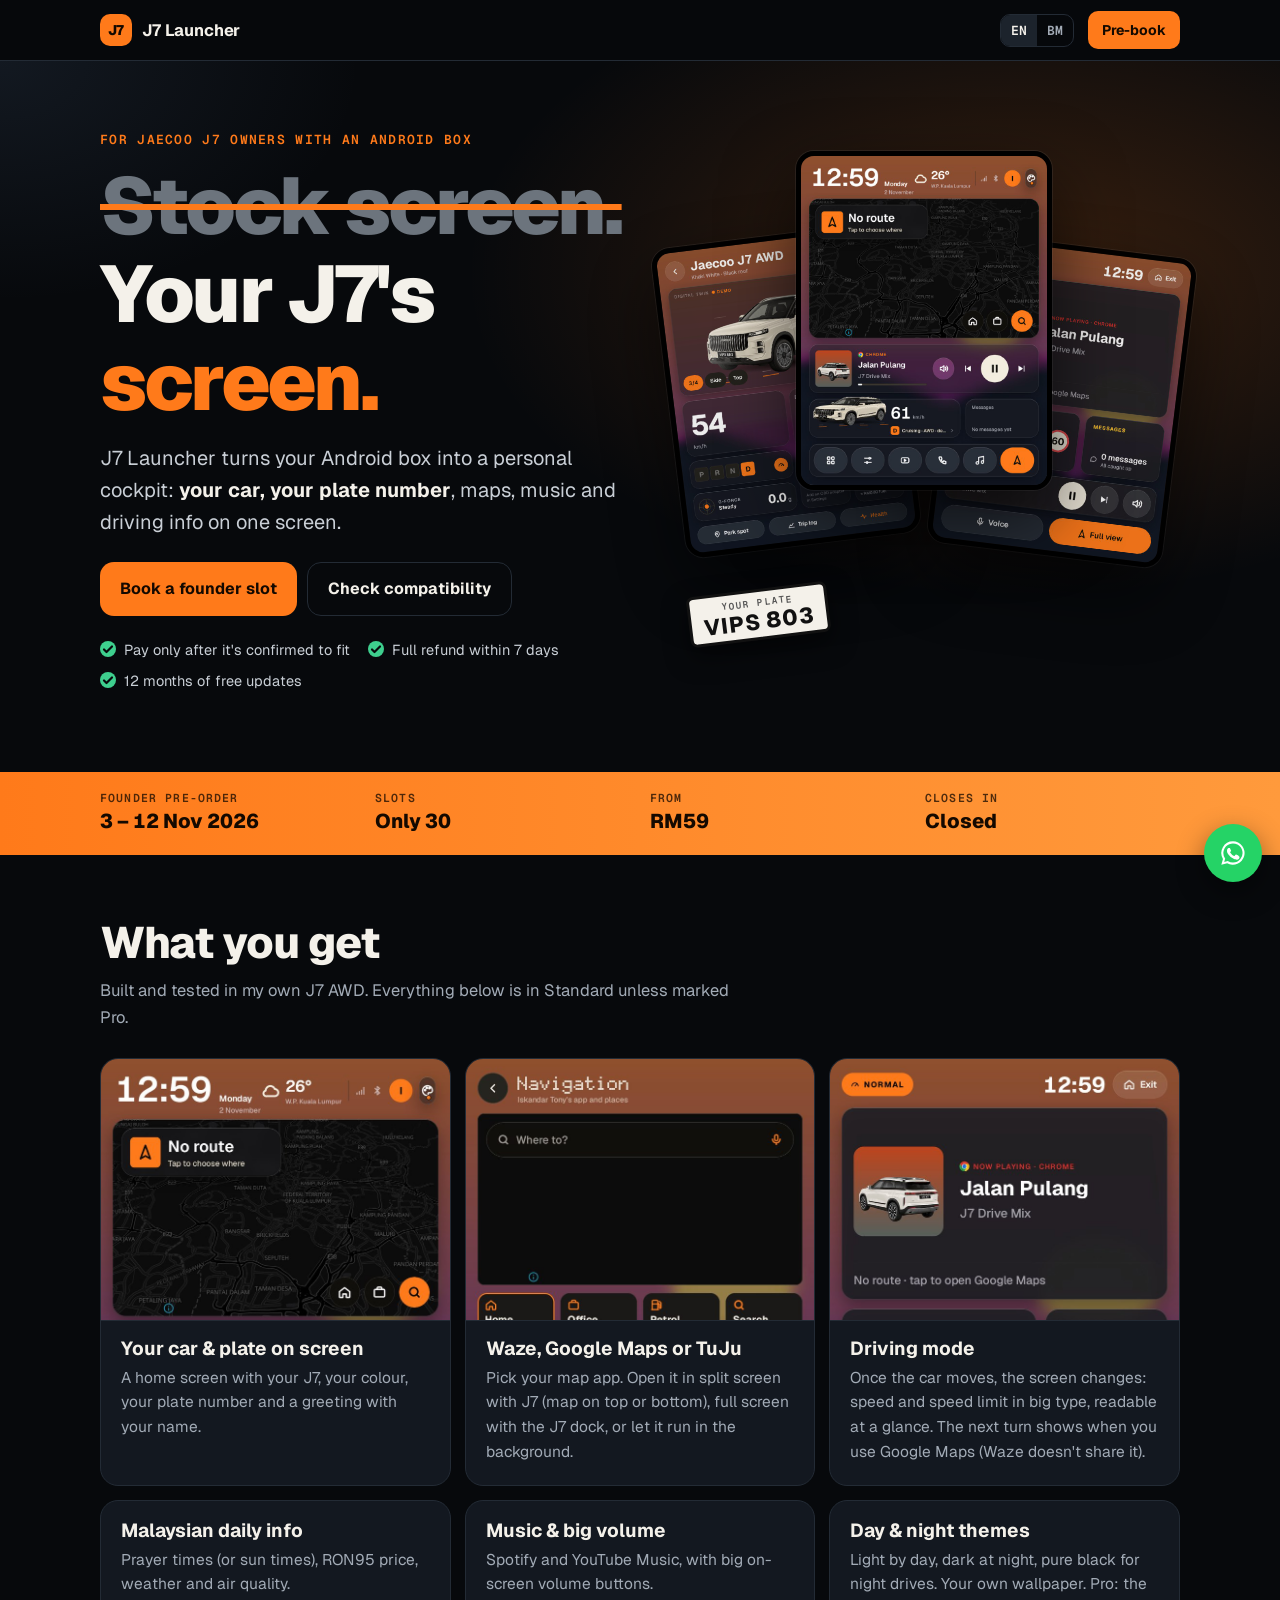
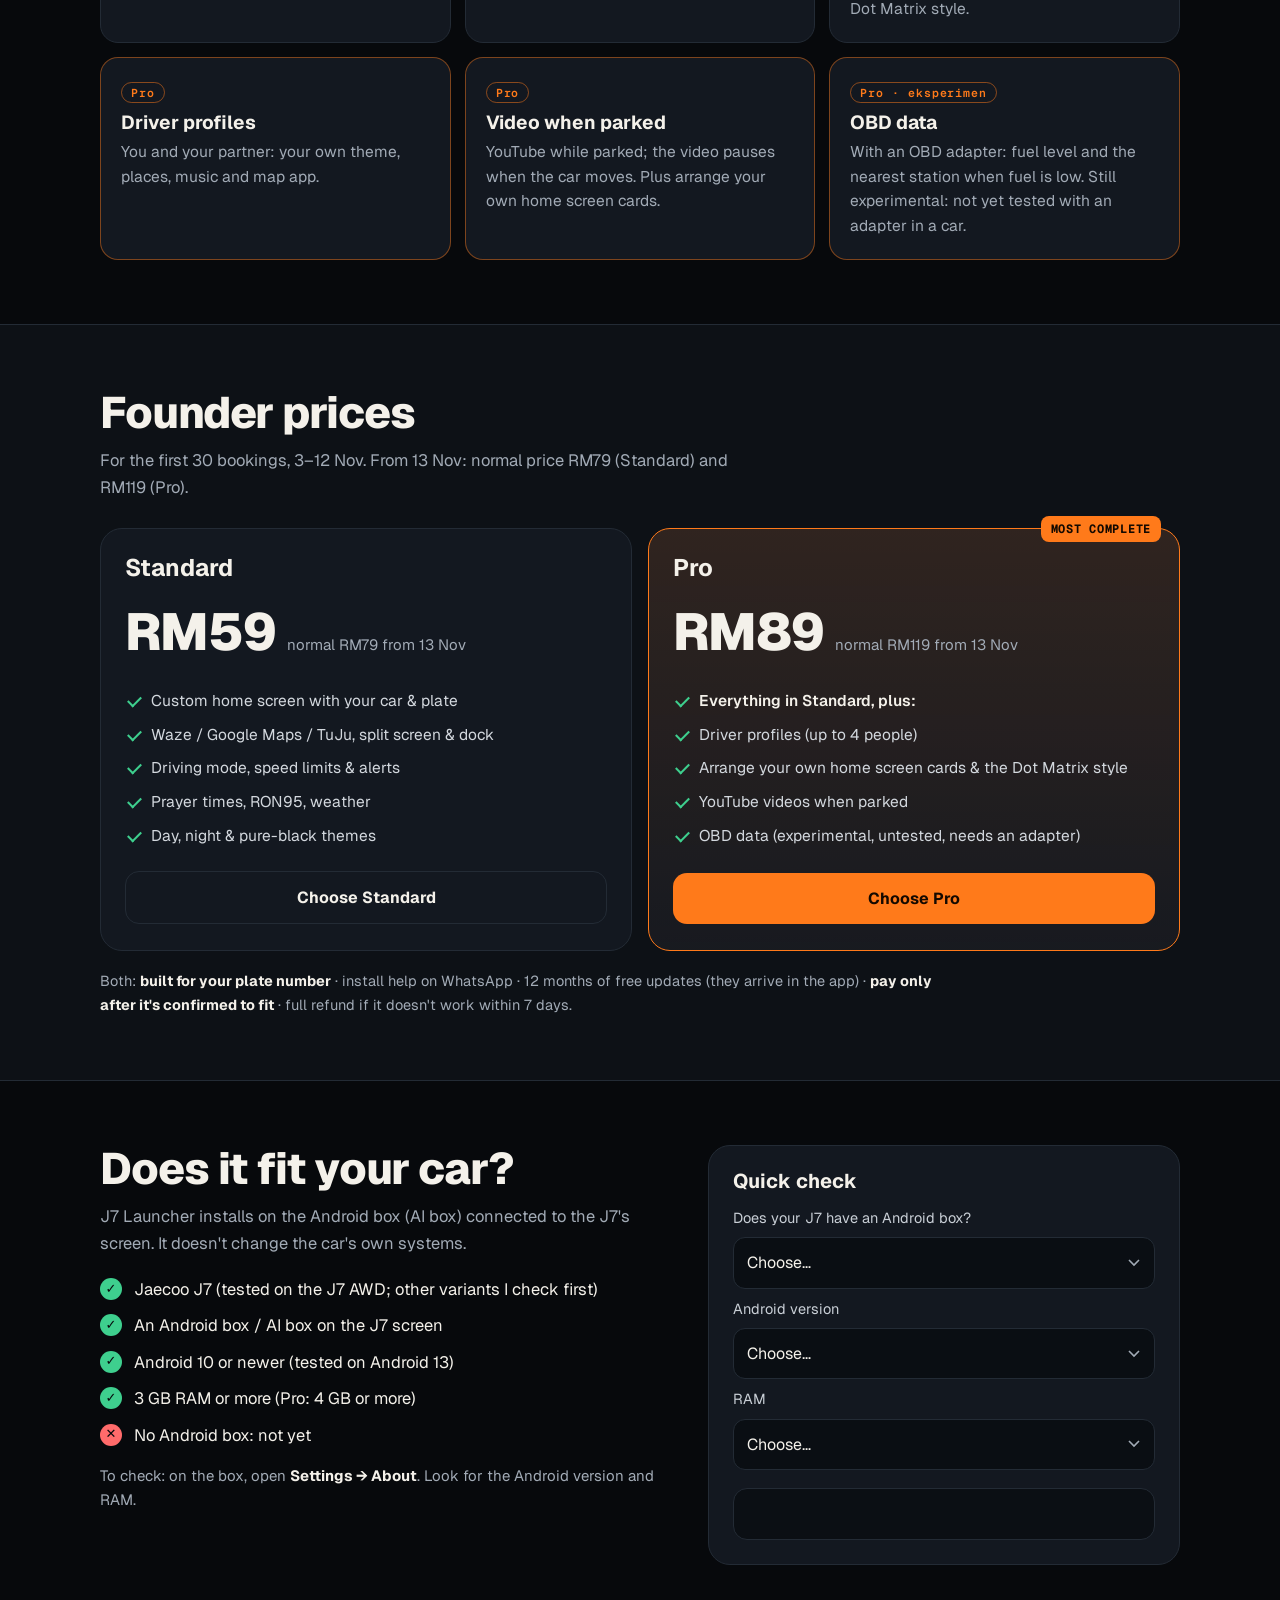
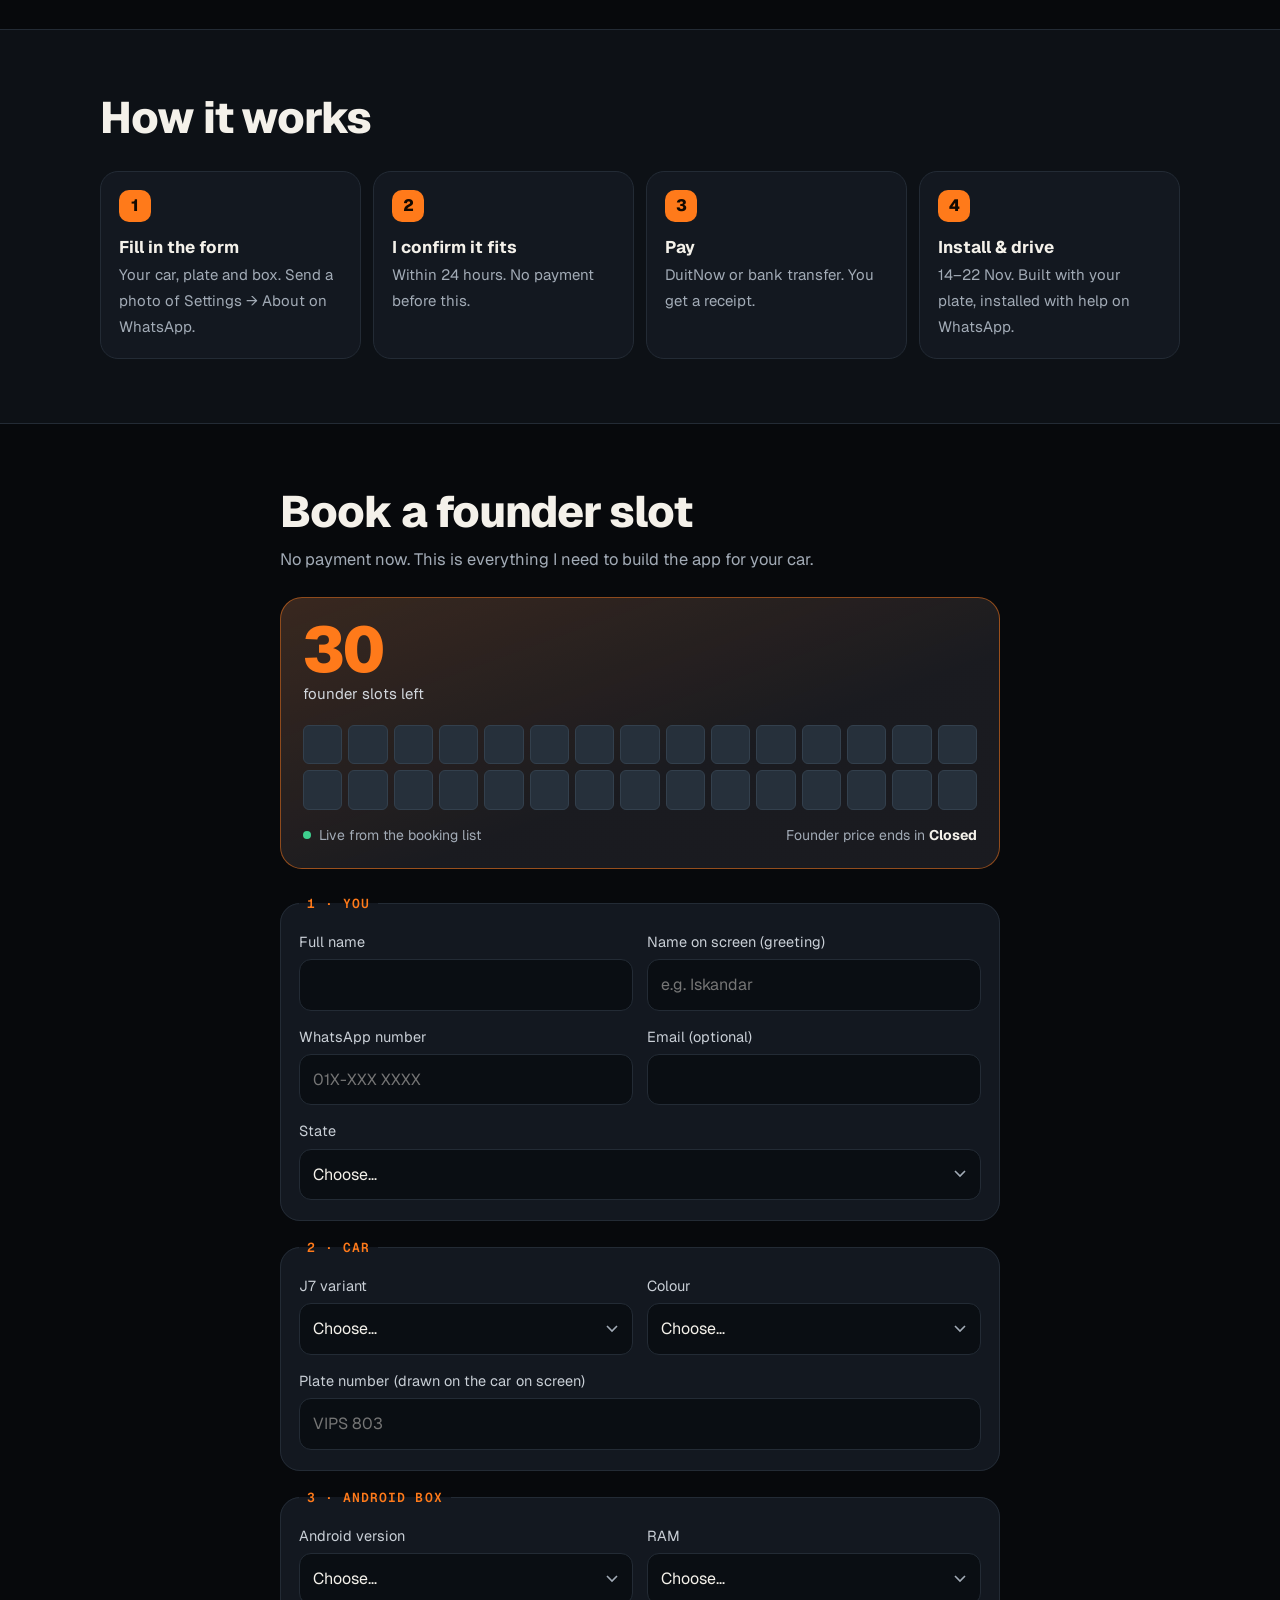
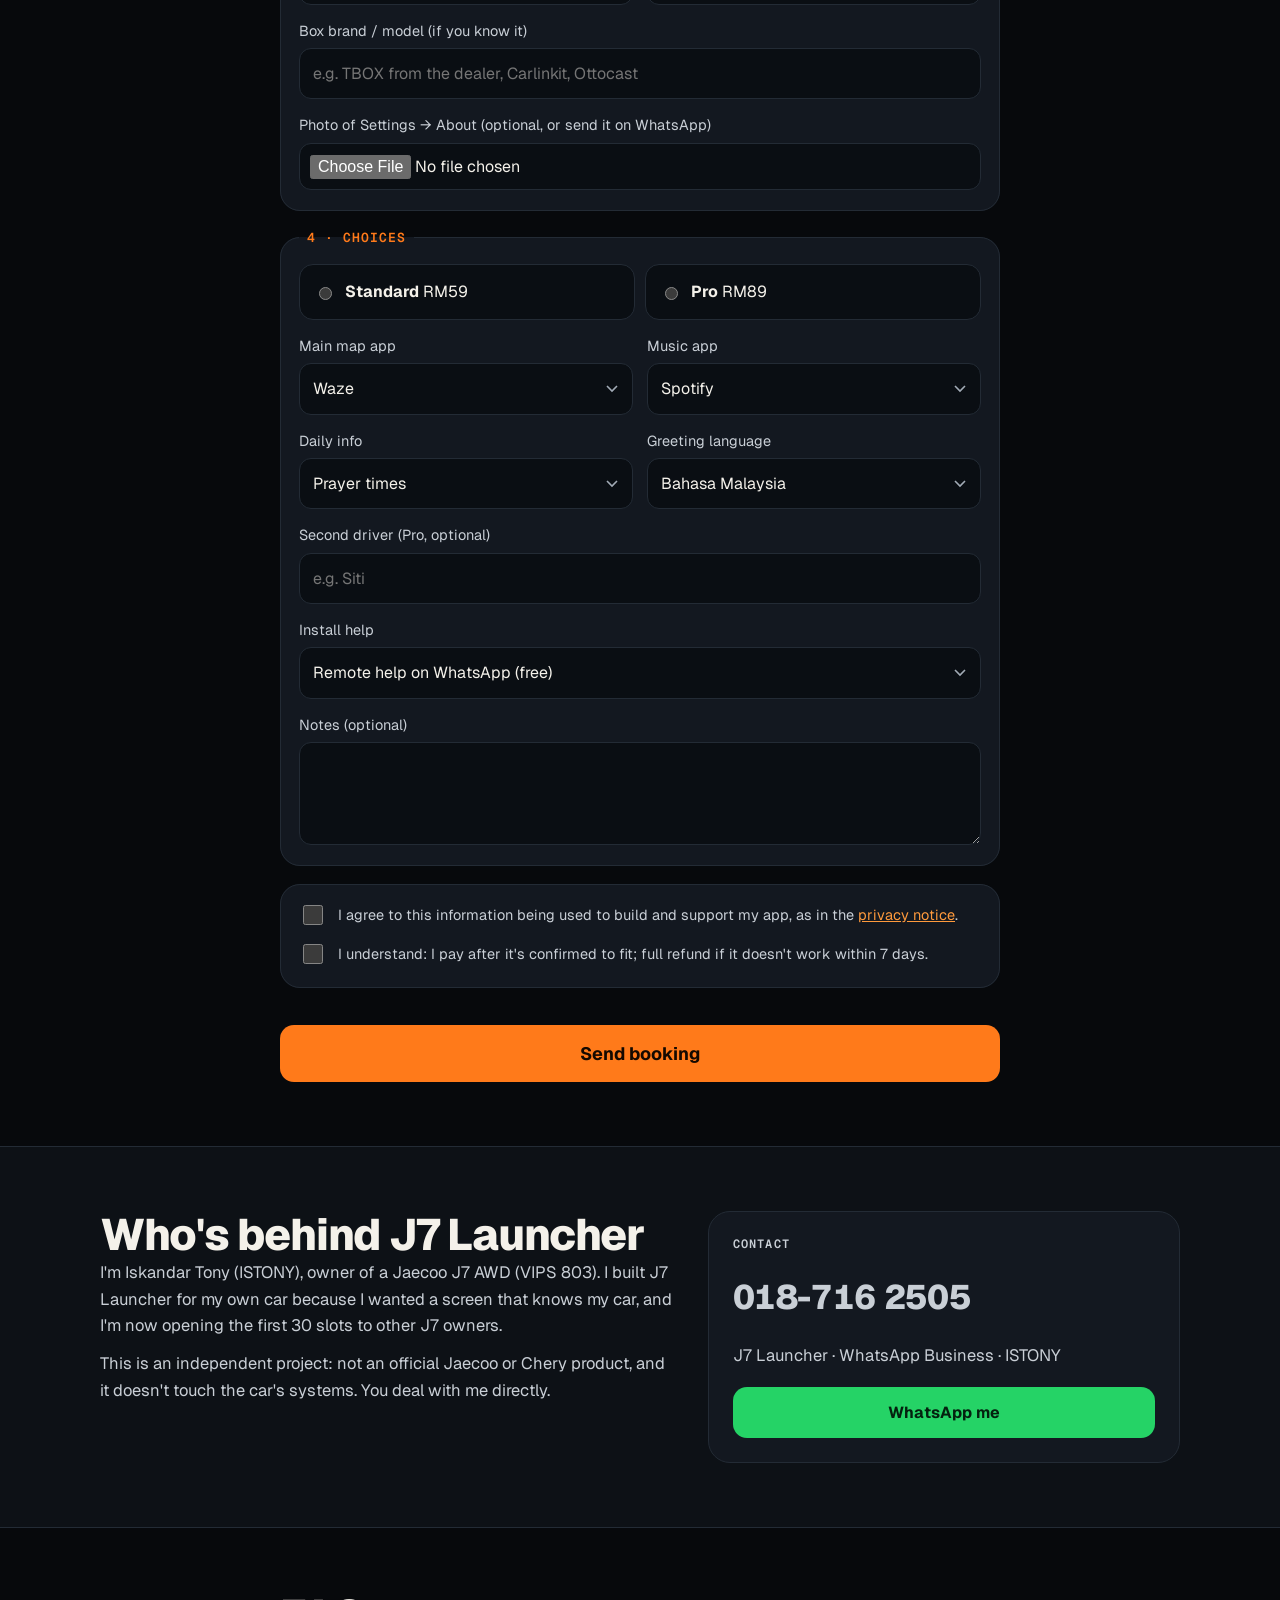
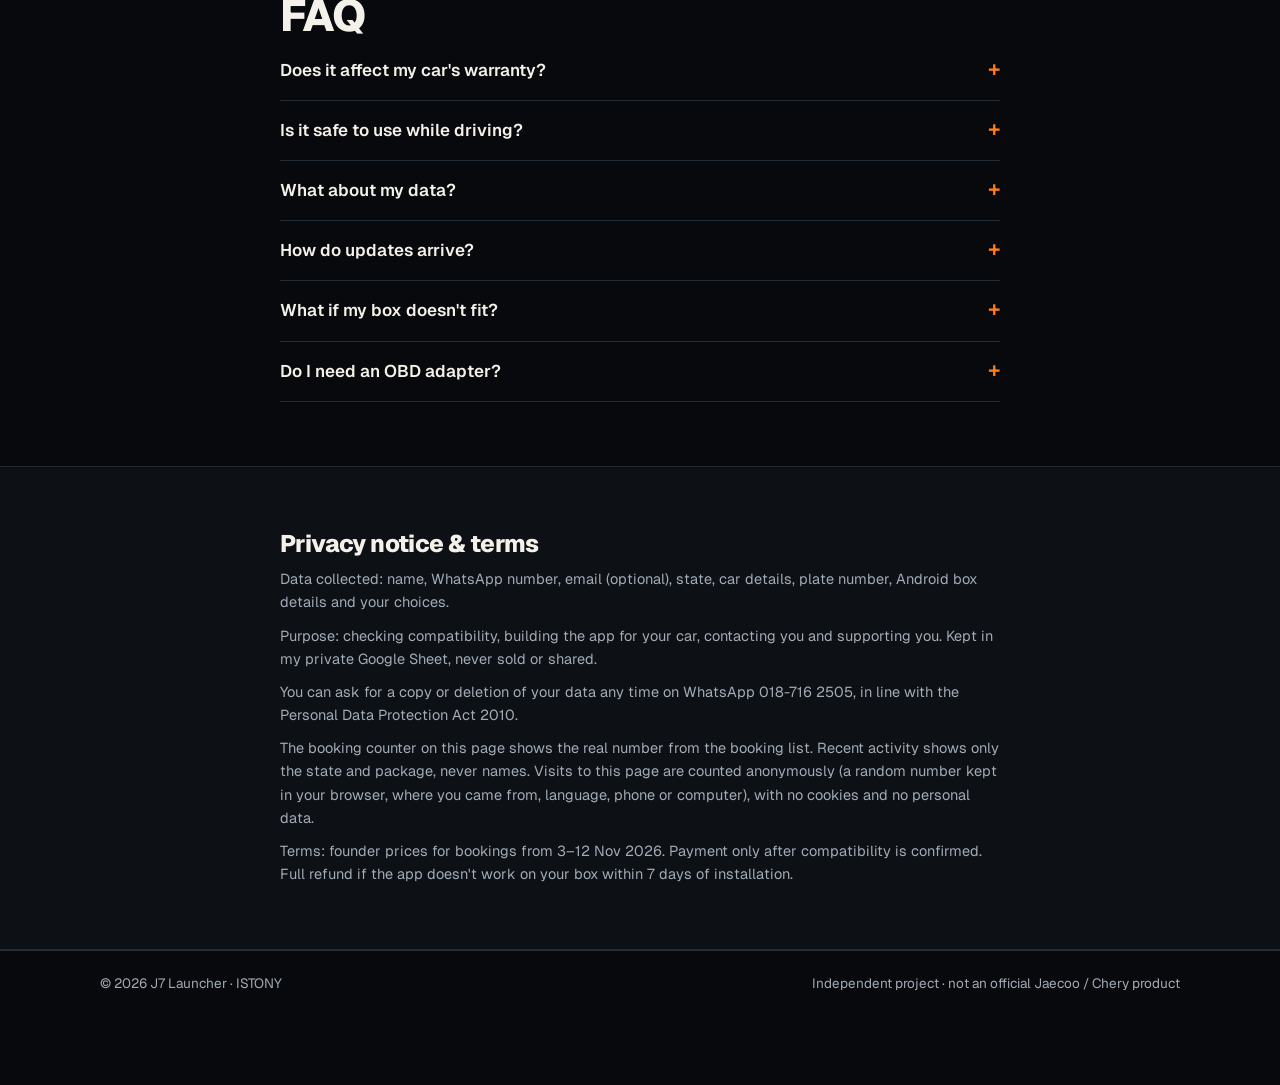
==== commit 54e015a5: "Founder price RM59 / RM89 (normal RM79 / RM119 from 13 Nov), honest claims and real app screens - No" ====
--- a/index.html
+++ b/index.html
@@ -6,7 +6,7 @@
 <title>J7 Launcher · Pre-booking</title>
 <meta name="description" content="J7 Launcher: a custom screen for the Jaecoo J7's Android box, with your own car and plate number. Founder pre-order 3–12 Nov.">
 <meta property="og:title" content="J7 Launcher · Your J7's screen">
-<meta property="og:description" content="A custom screen for the Jaecoo J7's Android box: your car & plate, Waze / Google Maps / TuJu, driving mode. Founder price RM99, 3–12 Nov. BM / EN.">
+<meta property="og:description" content="A custom screen for the Jaecoo J7's Android box: your car & plate, Waze / Google Maps / TuJu, driving mode. Founder price from RM59, 3–12 Nov. BM / EN.">
 <meta property="og:image" content="https://j7launcher.github.io/img/share.jpg">
 <meta property="og:url" content="https://j7launcher.github.io/">
 <meta property="og:type" content="website">
@@ -60,7 +60,7 @@
     <div class="wrap offer-strip">
       <div><span class="k" data-i18n="strip.pre">Pre-order founder</span><b>3 – 12 Nov 2026</b></div>
       <div><span class="k" data-i18n="strip.slots">Slot</span><b id="slots" data-i18n="strip.slotsv">30 sahaja</b></div>
-      <div><span class="k" data-i18n="strip.from">Dari</span><b><s>RM159</s> RM99</b></div>
+      <div><span class="k" data-i18n="strip.from">Dari</span><b>RM59</b></div>
       <div class="count" aria-live="polite"><span class="k" data-i18n="strip.ends">Tamat dalam</span><b id="countdown">–</b></div>
     </div>
   </section>
@@ -80,7 +80,7 @@
         </article>
         <article class="feat big">
           <img src="img/drive.jpg" alt="" loading="lazy" width="720" height="933">
-          <div><h3 data-i18n="f3.h">Mod memandu</h3><p data-i18n="f3.p">Bila kereta bergerak, skrin bertukar: selekoh seterusnya, laju dan had laju dalam huruf besar. Mudah dibaca sepintas lalu.</p></div>
+          <div><h3 data-i18n="f3.h">Mod memandu</h3><p data-i18n="f3.p">Bila kereta bergerak, skrin bertukar: laju dan had laju dalam huruf besar, mudah dibaca sepintas lalu. Selekoh seterusnya dipaparkan bila guna Google Maps (Waze tidak berkongsi maklumat ini).</p></div>
         </article>
         <article class="feat">
           <h3 data-i18n="f4.h">Info harian Malaysia</h3><p data-i18n="f4.p">Waktu solat (atau waktu matahari), harga RON95, cuaca dan kualiti udara.</p>
@@ -89,16 +89,16 @@
           <h3 data-i18n="f5.h">Muzik &amp; volum besar</h3><p data-i18n="f5.p">Spotify dan YouTube Music, dengan butang volum besar di skrin.</p>
         </article>
         <article class="feat">
-          <h3 data-i18n="f6.h">Tema siang &amp; malam</h3><p data-i18n="f6.p">Cerah ketika siang, gelap waktu malam, hitam pekat untuk perjalanan malam. Wallpaper sendiri.</p>
+          <h3 data-i18n="f6.h">Tema siang &amp; malam</h3><p data-i18n="f6.p">Cerah ketika siang, gelap waktu malam, hitam pekat untuk perjalanan malam. Wallpaper sendiri. Pro: gaya Dot Matrix.</p>
         </article>
         <article class="feat pro">
           <span class="pill">Pro</span><h3 data-i18n="f7.h">Profil pemandu</h3><p data-i18n="f7.p">Anda dan pasangan: tema, tempat, muzik dan app peta sendiri.</p>
         </article>
         <article class="feat pro">
-          <span class="pill">Pro</span><h3 data-i18n="f8.h">Video ketika parkir</h3><p data-i18n="f8.p">YouTube hanya bila kereta berhenti. Dan susun sendiri kad di skrin utama.</p>
+          <span class="pill">Pro</span><h3 data-i18n="f8.h">Video ketika parkir</h3><p data-i18n="f8.p">YouTube ketika parkir; video berhenti bila kereta bergerak. Dan susun sendiri kad di skrin utama.</p>
         </article>
         <article class="feat pro">
-          <span class="pill">Pro · beta</span><h3 data-i18n="f9.h">Data OBD</h3><p data-i18n="f9.p">Dengan adapter OBD: paras minyak dan stesen terdekat bila minyak rendah. Masih beta.</p>
+          <span class="pill">Pro · eksperimen</span><h3 data-i18n="f9.h">Data OBD</h3><p data-i18n="f9.p">Dengan adapter OBD: paras minyak dan stesen terdekat bila minyak rendah. Masih eksperimen: belum diuji dengan adapter dalam kereta.</p>
         </article>
       </div>
     </div>
@@ -107,11 +107,11 @@
   <section id="pricing" class="sec alt">
     <div class="wrap">
       <h2 data-i18n="price.h">Harga founder</h2>
-      <p class="sec-lead" data-i18n="price.lead">Untuk 30 tempahan pertama, 3–12 Nov. Selepas itu harga biasa.</p>
+      <p class="sec-lead" data-i18n="price.lead">Untuk 30 tempahan pertama, 3–12 Nov. Mulai 13 Nov: harga biasa RM79 (Standard) dan RM119 (Pro).</p>
       <div class="plans">
         <div class="plan">
           <h3>Standard</h3>
-          <p class="price"><b>RM99</b> <s>RM159</s></p>
+          <p class="price"><b>RM59</b> <span class="norm" data-i18n="price.normS">biasa RM79 mulai 13 Nov</span></p>
           <ul>
             <li data-i18n="ps.1">Skrin utama khas dengan kereta &amp; plat anda</li>
             <li data-i18n="ps.2">Waze / Google Maps / TuJu, skrin belah &amp; dok</li>
@@ -124,18 +124,18 @@
         <div class="plan pro">
           <span class="badge" data-i18n="price.best">Paling lengkap</span>
           <h3>Pro</h3>
-          <p class="price"><b>RM149</b> <s>RM249</s></p>
+          <p class="price"><b>RM89</b> <span class="norm" data-i18n="price.normP">biasa RM119 mulai 13 Nov</span></p>
           <ul>
             <li class="plus" data-i18n="pp.0">Semua dalam Standard, dan:</li>
             <li data-i18n="pp.1">Profil pemandu (sehingga 4 orang)</li>
-            <li data-i18n="pp.2">Susun sendiri kad di skrin utama</li>
+            <li data-i18n="pp.2">Susun sendiri kad di skrin utama &amp; gaya Dot Matrix</li>
             <li data-i18n="pp.3">Video YouTube ketika parkir</li>
-            <li data-i18n="pp.4">Data OBD &amp; stesen minyak terdekat (beta)</li>
+            <li data-i18n="pp.4">Data OBD (eksperimen, belum diuji, perlu adapter)</li>
           </ul>
           <a class="btn full" href="#book" data-pick="pro" data-i18n="price.pickP">Pilih Pro</a>
         </div>
       </div>
-      <p class="note" data-i18n-html="price.both">Kedua-dua: <b>dibina khas dengan nombor plat anda</b> · bantuan pasang melalui WhatsApp · kemas kini percuma 12 bulan (masuk sendiri dalam app) · <b>bayar hanya selepas sah serasi</b> · wang dikembalikan penuh jika tak berfungsi dalam 7 hari.</p>
+      <p class="note" data-i18n-html="price.both">Kedua-dua: <b>dibina khas dengan nombor plat anda</b> · bantuan pasang melalui WhatsApp · kemas kini percuma 12 bulan (sampai dalam app) · <b>bayar hanya selepas sah serasi</b> · wang dikembalikan penuh jika tak berfungsi dalam 7 hari.</p>
     </div>
   </section>
 
@@ -145,7 +145,7 @@
         <h2 data-i18n="fit.h">Sesuai untuk kereta anda?</h2>
         <p class="sec-lead" data-i18n="fit.lead">J7 Launcher dipasang pada Android box (AI box) yang disambung ke skrin J7. Ia tidak mengubah sistem kereta.</p>
         <ul class="checks">
-          <li class="y" data-i18n="fit.1">Jaecoo J7 (semua varian)</li>
+          <li class="y" data-i18n="fit.1">Jaecoo J7 (diuji pada J7 AWD; varian lain saya semak dulu)</li>
           <li class="y" data-i18n="fit.2">Ada Android box / AI box pada skrin J7</li>
           <li class="y" data-i18n="fit.3">Android 10 ke atas (diuji pada Android 13)</li>
           <li class="y" data-i18n="fit.4">RAM 3 GB ke atas (Pro: 4 GB ke atas)</li>
@@ -249,8 +249,8 @@
         <fieldset>
           <legend data-i18n="g4">4 · Pilihan</legend>
           <div class="cards" role="radiogroup" aria-label="Package">
-            <label class="card"><input type="radio" name="package" value="Standard RM99" required><span><b>Standard</b> RM99</span></label>
-            <label class="card"><input type="radio" name="package" value="Pro RM149"><span><b>Pro</b> RM149</span></label>
+            <label class="card"><input type="radio" name="package" value="Standard RM59" required><span><b>Standard</b> RM59</span></label>
+            <label class="card"><input type="radio" name="package" value="Pro RM89"><span><b>Pro</b> RM89</span></label>
           </div>
           <div class="row2">
             <label><span data-i18n="q.nav">App peta utama</span>
@@ -313,11 +313,11 @@
     <div class="wrap narrow">
       <h2>FAQ</h2>
       <details><summary data-i18n="q1">Adakah ia menjejaskan waranti kereta?</summary><p data-i18n="a1">J7 Launcher hanya app pada Android box. Ia tidak mengubah kereta atau sistem Jaecoo, dan boleh dibuang bila-bila masa untuk kembali ke skrin asal.</p></details>
-      <details><summary data-i18n="q2">Selamat digunakan ketika memandu?</summary><p data-i18n="a2">Mod memandu guna huruf besar dan butang besar. Video hanya boleh dimain ketika kereta berhenti.</p></details>
-      <details><summary data-i18n="q3">Bagaimana dengan data saya?</summary><p data-i18n="a3">Mesej, muzik dan lokasi diproses dalam box anda sahaja dan tidak dihantar kepada saya. Lihat notis privasi di bawah untuk maklumat tempahan.</p></details>
-      <details><summary data-i18n="q4">Bagaimana kemas kini diterima?</summary><p data-i18n="a4">App menyemak kemas kini sendiri dan memasangnya ketika kereta diparkir (atau tanya anda dahulu). Percuma selama 12 bulan.</p></details>
+      <details><summary data-i18n="q2">Selamat digunakan ketika memandu?</summary><p data-i18n="a2">Mod memandu guna huruf besar dan butang besar. Video YouTube berhenti bila kereta bergerak; ada suis untuk penumpang, tetapi pemandu tidak boleh menonton ketika memandu.</p></details>
+      <details><summary data-i18n="q3">Bagaimana dengan data saya?</summary><p data-i18n="a3">Mesej, muzik dan lokasi tidak dihantar kepada saya. Untuk peta, cuaca, had laju dan harga minyak, box meminta maklumat kawasan anda daripada perkhidmatan tersebut; suara amaran mungkin guna suara dalam talian Google. Lihat notis privasi di bawah untuk maklumat tempahan.</p></details>
+      <details><summary data-i18n="q4">Bagaimana kemas kini diterima?</summary><p data-i18n="a4">App menyemak kemas kini sendiri dan memberitahu anda; tekan Pasang. Percuma selama 12 bulan.</p></details>
       <details><summary data-i18n="q5">Kalau box saya tak serasi?</summary><p data-i18n="a5">Tiada bayaran. Jika sudah bayar dan app tak berfungsi dalam 7 hari, wang dikembalikan penuh.</p></details>
-      <details><summary data-i18n="q6">Perlu adapter OBD?</summary><p data-i18n="a6">Tidak. Semua ciri berfungsi tanpa OBD, kecuali data OBD dan amaran minyak rendah dalam Pro (masih beta).</p></details>
+      <details><summary data-i18n="q6">Perlu adapter OBD?</summary><p data-i18n="a6">Tidak. Semua ciri berfungsi tanpa OBD, kecuali data OBD dan amaran minyak rendah dalam Pro (masih eksperimen).</p></details>
     </div>
   </section>
 
--- a/style.css
+++ b/style.css
@@ -92,6 +92,7 @@
 .plan h3{font-size:24px}
 .price{margin:8px 0 16px;color:var(--muted)}
 .price b{font-size:52px;font-weight:850;letter-spacing:-.03em;color:var(--ink)}
+.price .norm{font-size:15px;margin-left:6px}
 .plan ul{list-style:none;padding:0;margin:0 0 22px;display:flex;flex-direction:column;gap:9px;flex:1}
 .plan li{padding-left:26px;position:relative;color:#d3d8de;font-size:15.5px}
 .plan li::before{content:"";position:absolute;left:3px;top:7px;width:11px;height:6px;border-left:2.5px solid var(--ok);border-bottom:2.5px solid var(--ok);transform:rotate(-45deg)}
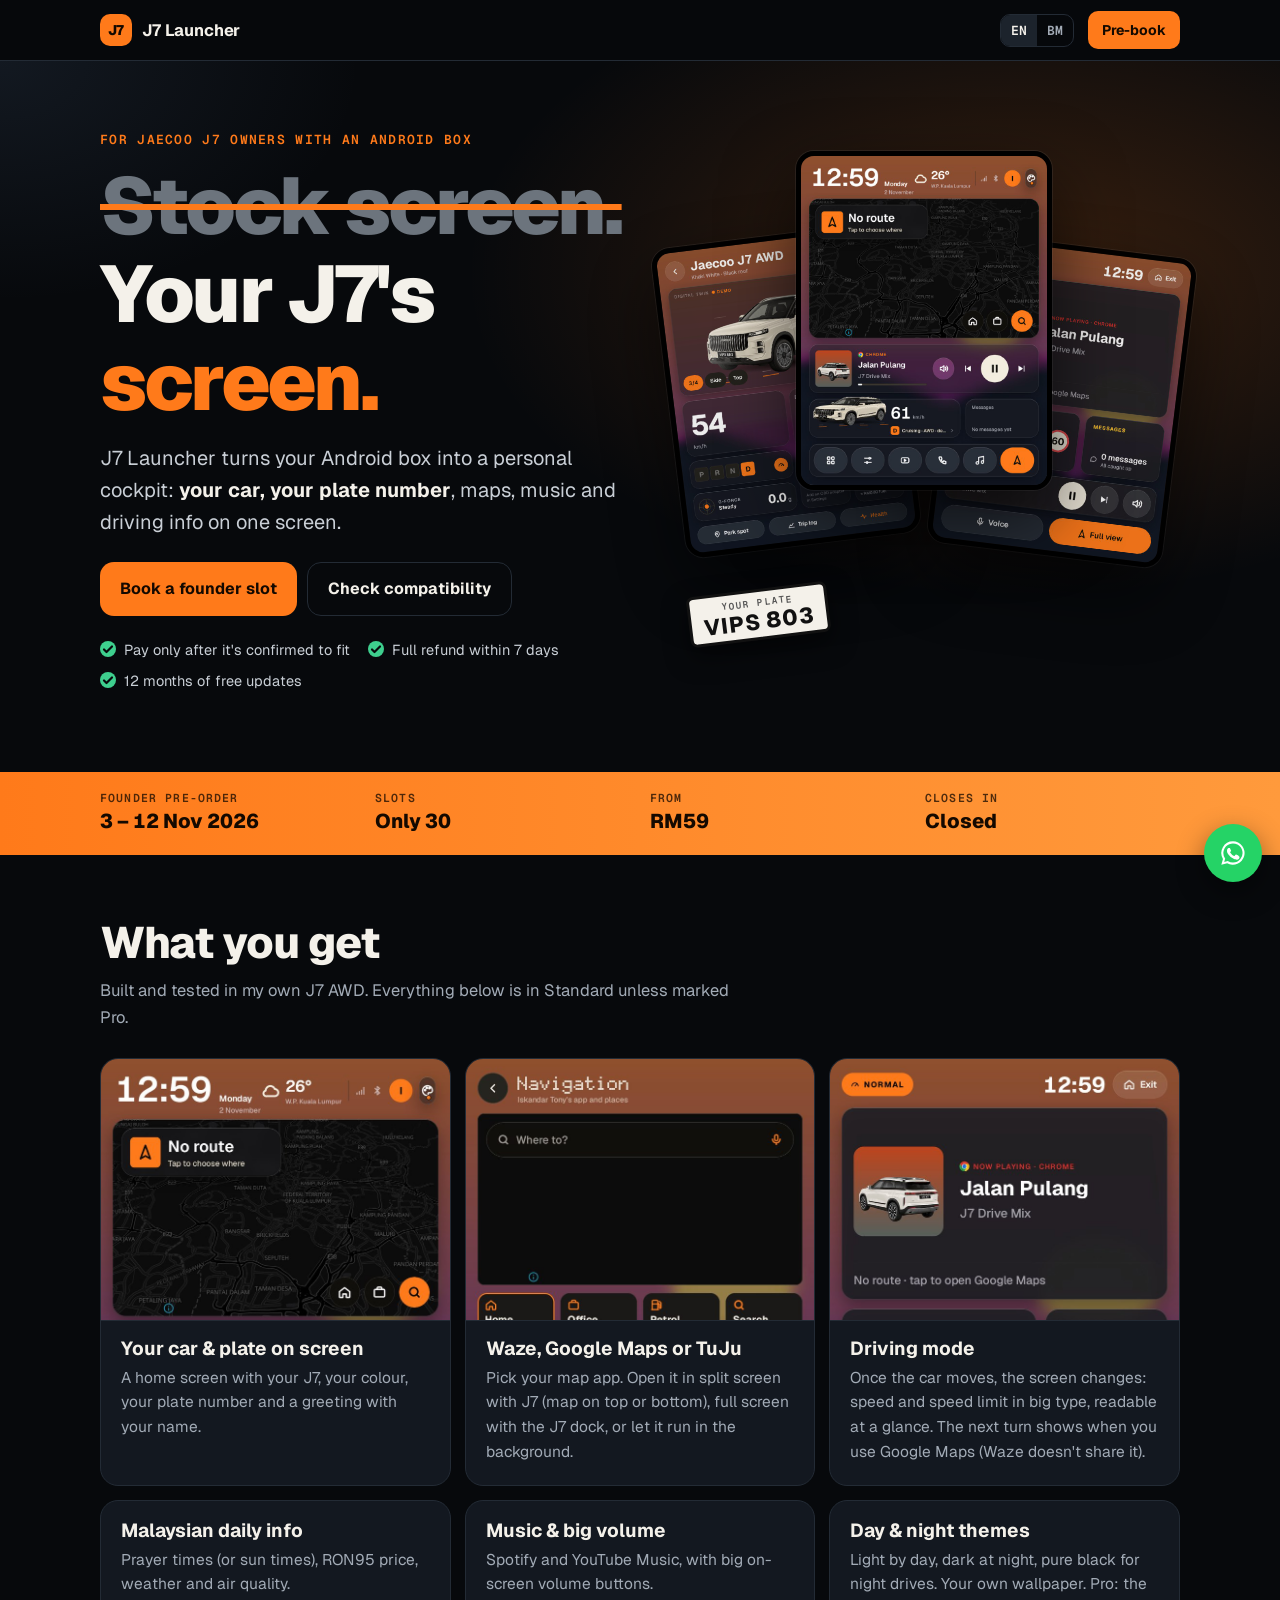
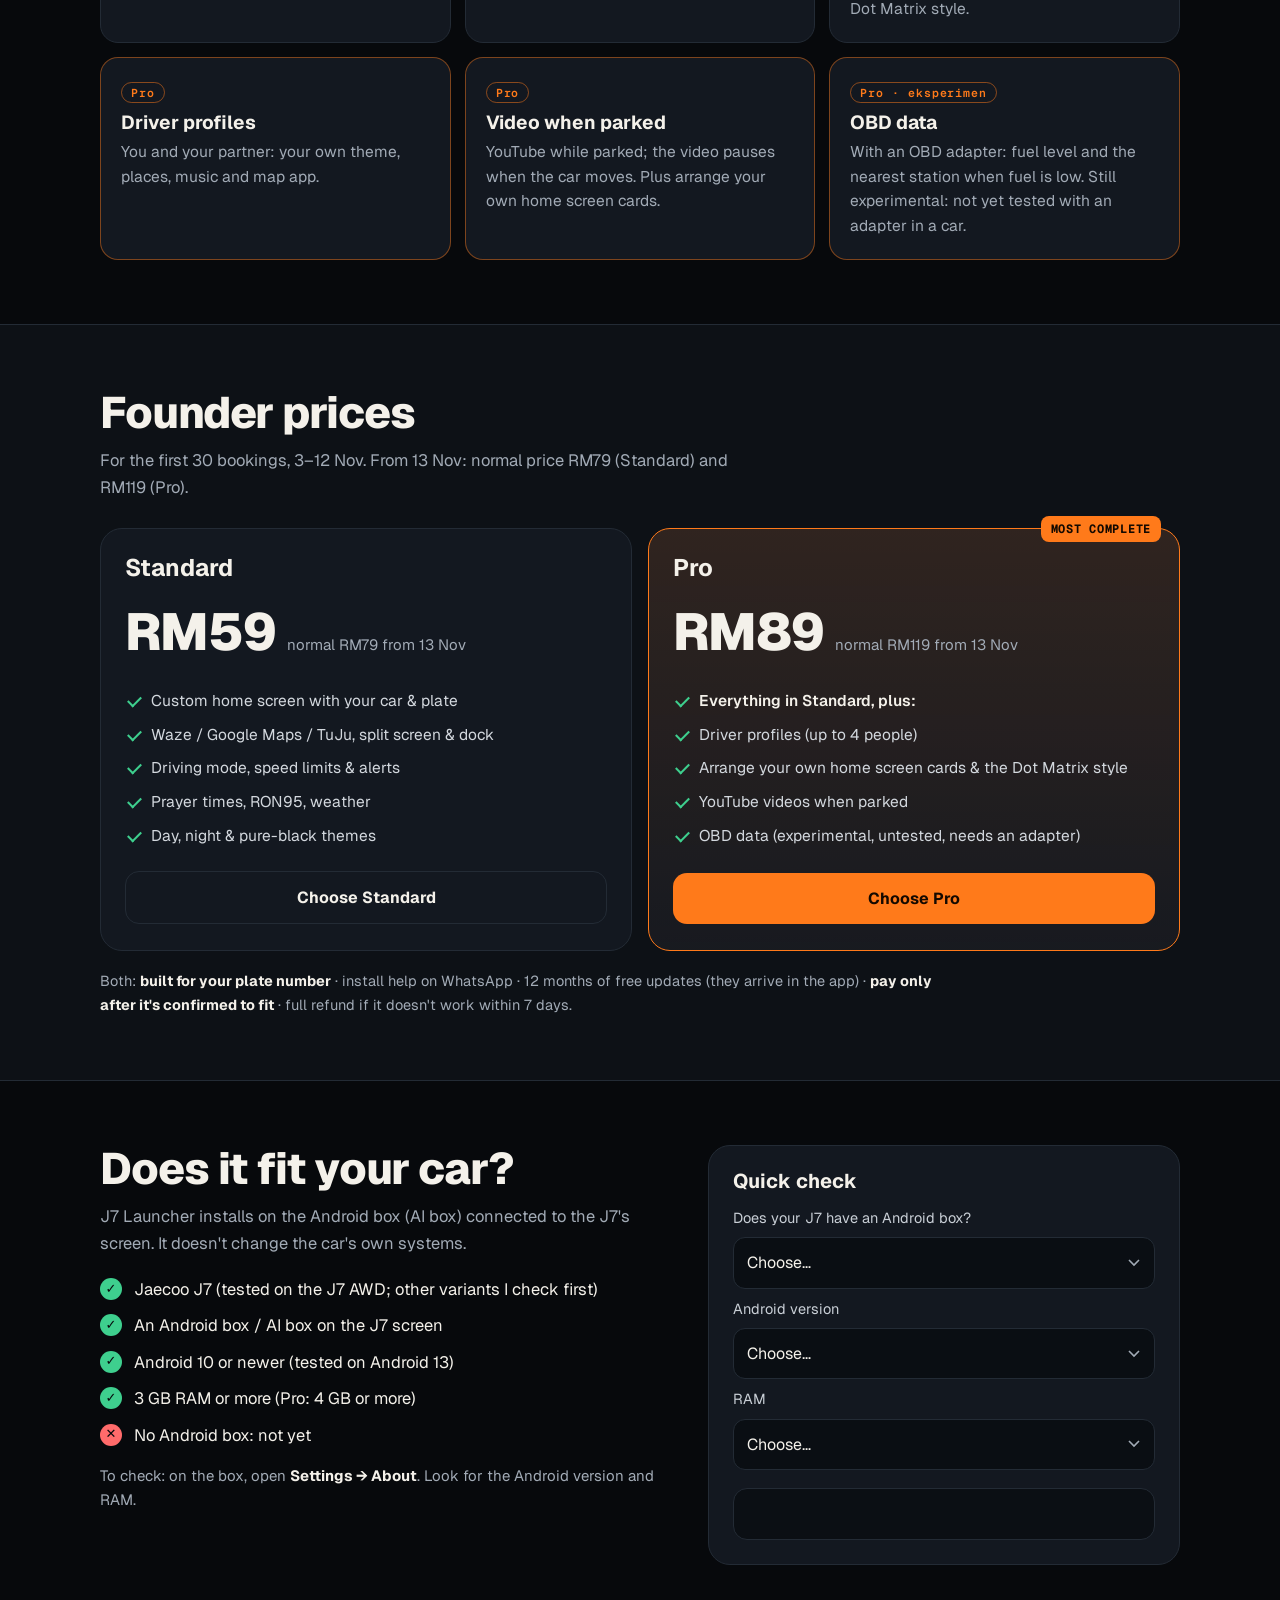
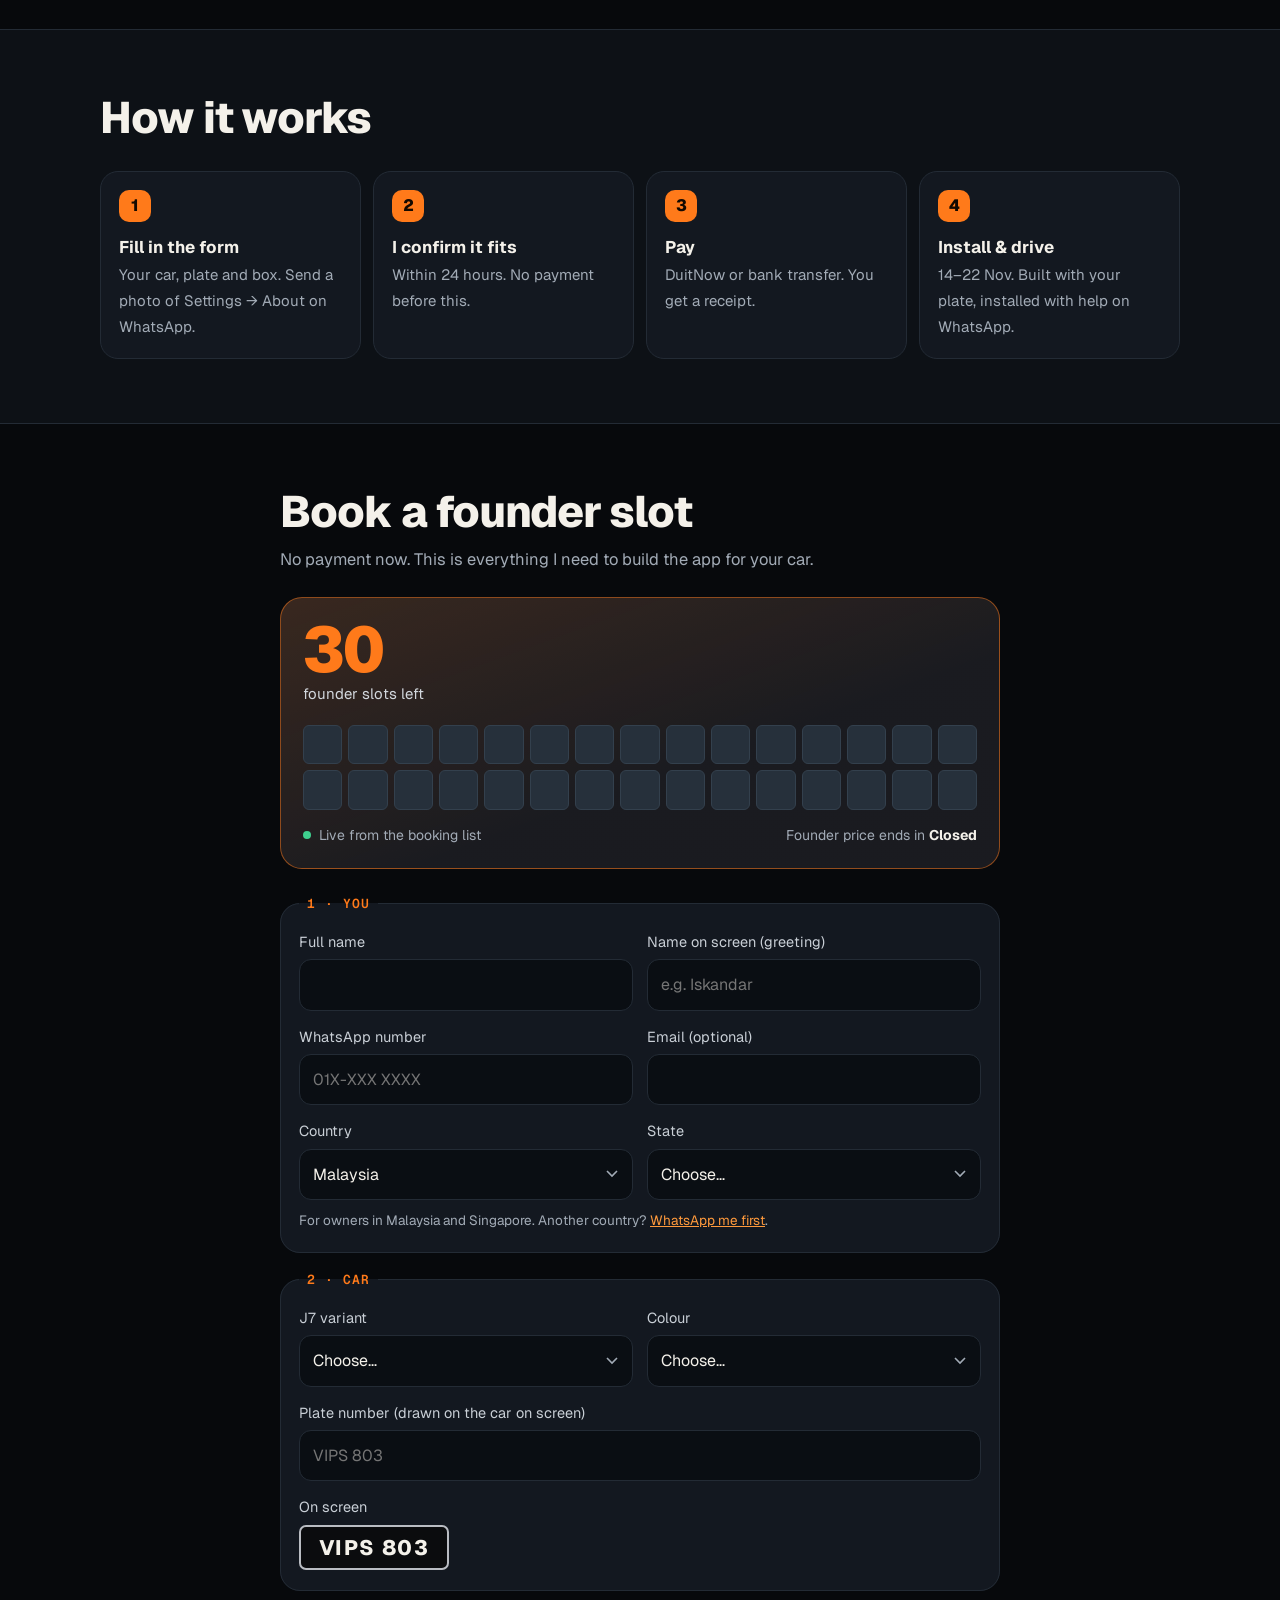
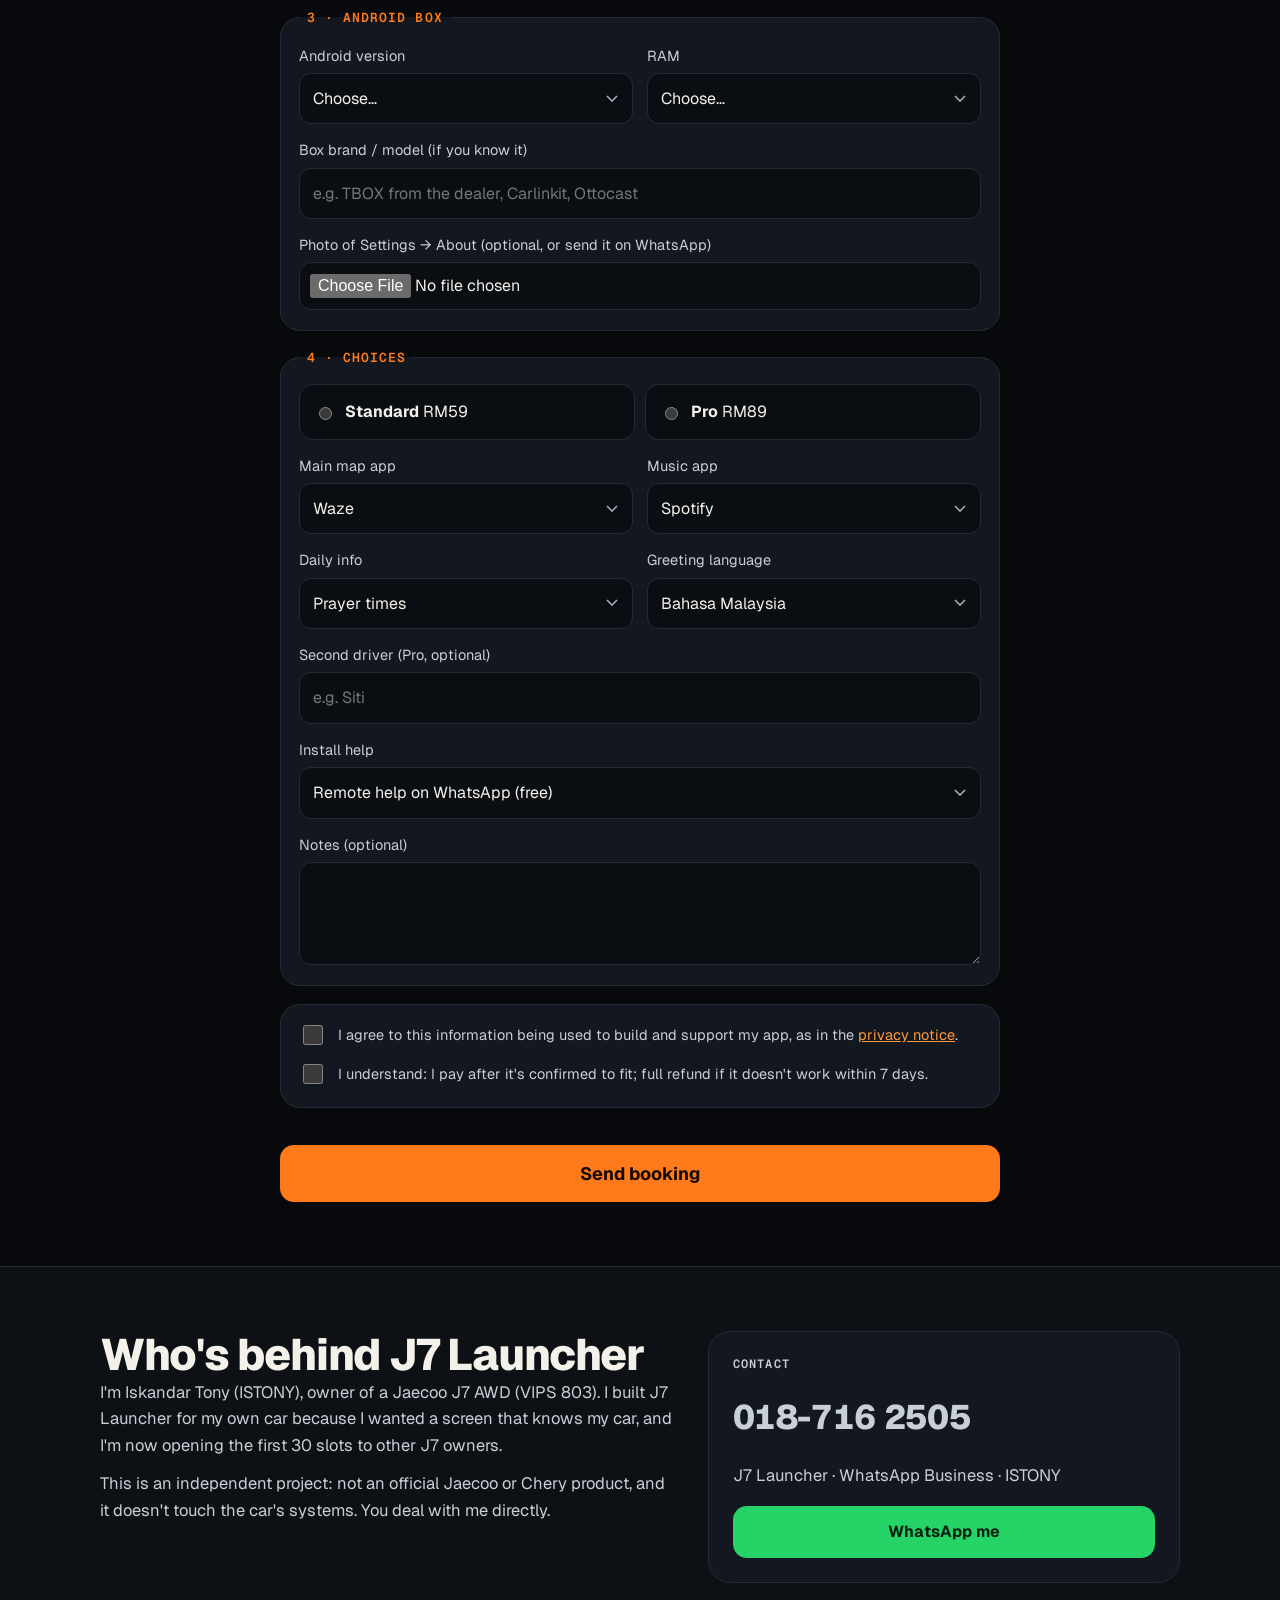
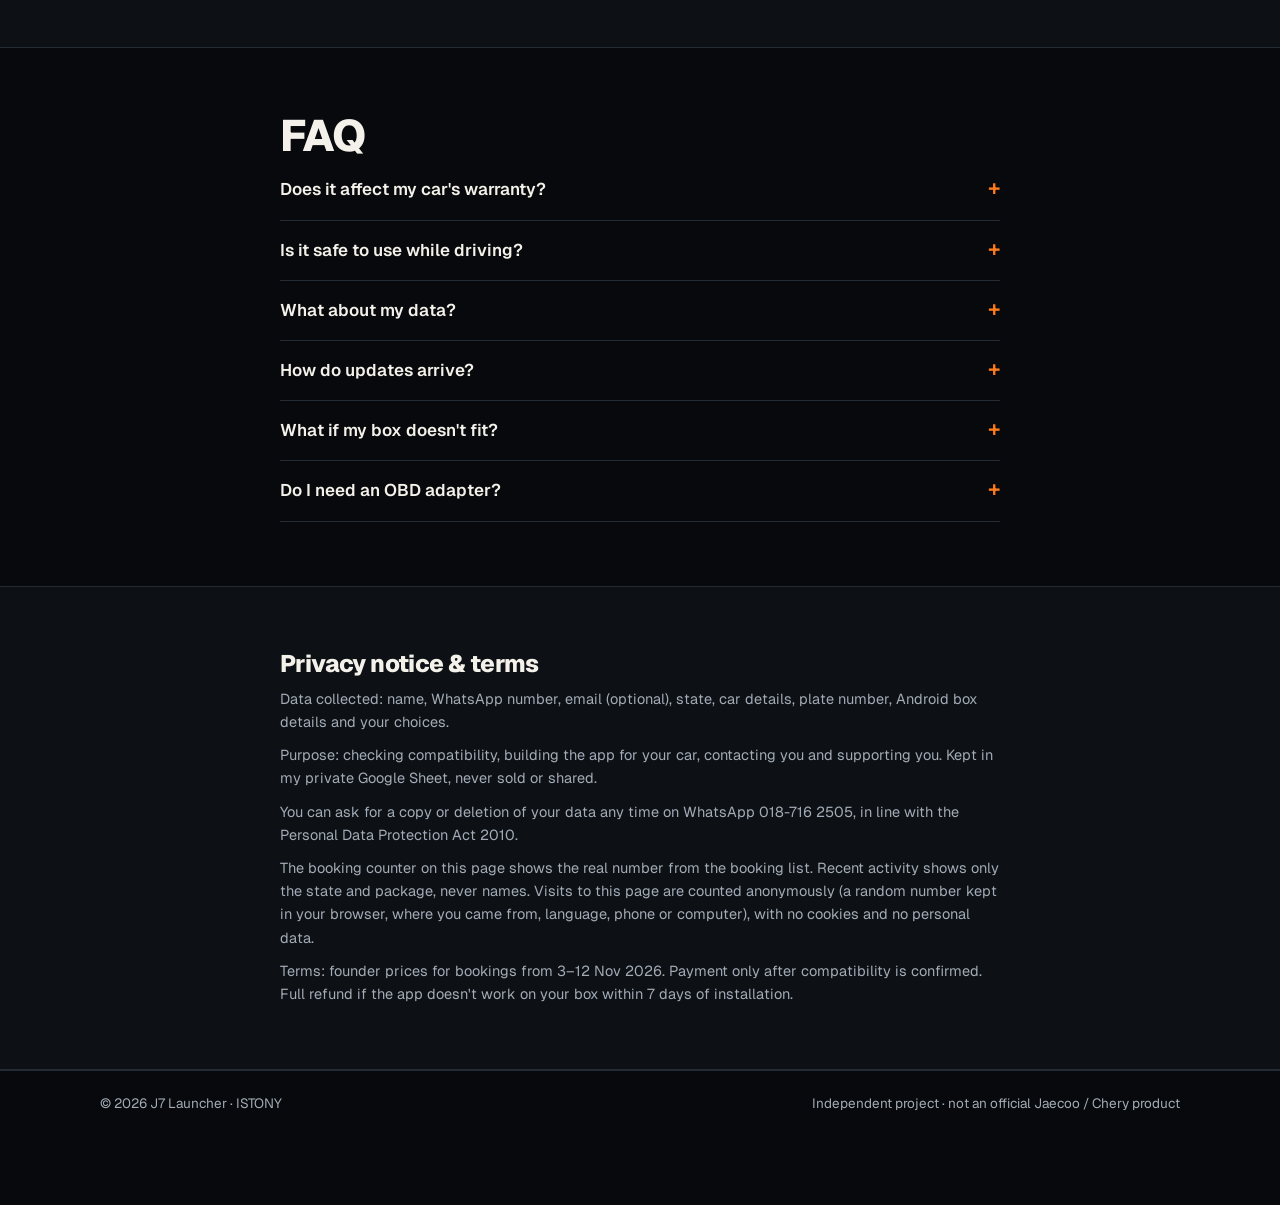
==== commit a0bdaa3e: "Bookings for Malaysia and Singapore, with plate checks and a live plate preview Country picker (Mala" ====
--- a/index.html
+++ b/index.html
@@ -204,15 +204,21 @@
             <label><span data-i18n="q.greet">Nama di skrin (ucapan)</span><input id="f-greet" name="greeting" data-i18n-ph="ph.greet" placeholder="cth. Iskandar"></label>
           </div>
           <div class="row2">
-            <label><span data-i18n="q.phone">No. WhatsApp</span><input id="f-phone" name="phone" type="tel" required inputmode="tel" autocomplete="tel" placeholder="01X-XXX XXXX"></label>
+            <label><span data-i18n="q.phone">No. WhatsApp</span><input id="f-phone" name="phone" type="tel" required inputmode="tel" autocomplete="tel" placeholder="01X-XXX XXXX" maxlength="18"></label>
             <label><span data-i18n="q.email">E-mel (pilihan)</span><input id="f-email" name="email" type="email" autocomplete="email"></label>
           </div>
-          <label><span data-i18n="q.state">Negeri</span>
-            <select id="f-state" name="state" required>
-              <option value="" data-i18n="opt.choose">Pilih…</option>
-              <option>Johor</option><option>Kedah</option><option>Kelantan</option><option>Kuala Lumpur</option><option>Labuan</option><option>Melaka</option><option>Negeri Sembilan</option><option>Pahang</option><option>Perak</option><option>Perlis</option><option>Pulau Pinang</option><option>Putrajaya</option><option>Sabah</option><option>Sarawak</option><option>Selangor</option><option>Terengganu</option>
-            </select>
-          </label>
+          <div class="row2">
+            <label><span data-i18n="q.country">Negara</span>
+              <select id="f-country" name="country" required><option value="MY">Malaysia</option><option value="SG">Singapore</option></select>
+            </label>
+            <label id="state-wrap"><span data-i18n="q.state">Negeri</span>
+              <select id="f-state" name="state" required>
+                <option value="" data-i18n="opt.choose">Pilih…</option>
+                <option>Johor</option><option>Kedah</option><option>Kelantan</option><option>Kuala Lumpur</option><option>Labuan</option><option>Melaka</option><option>Negeri Sembilan</option><option>Pahang</option><option>Perak</option><option>Perlis</option><option>Pulau Pinang</option><option>Putrajaya</option><option>Sabah</option><option>Sarawak</option><option>Selangor</option><option>Terengganu</option>
+              </select>
+            </label>
+          </div>
+          <p class="fine" data-i18n-html="q.other">Untuk pemilik di Malaysia dan Singapura. Negara lain? <a href="https://wa.me/60187162505">WhatsApp saya dahulu</a>.</p>
         </fieldset>
 
         <fieldset>
@@ -229,7 +235,13 @@
               </select>
             </label>
           </div>
-          <label><span data-i18n="q.plate">Nombor plat (dilukis pada kereta di skrin)</span><input id="f-plate" name="plate" required autocapitalize="characters" placeholder="VIPS 803" maxlength="12"></label>
+          <label><span data-i18n="q.plate">Nombor plat (dilukis pada kereta di skrin)</span><input id="f-plate" name="plate" required autocapitalize="characters" placeholder="VIPS 803" maxlength="14"></label>
+          <div class="plate-row">
+            <label id="pstyle-wrap" hidden><span data-i18n="q.pstyle">Warna plat depan</span>
+              <select id="f-pstyle" name="plateStyle"><option value="black" data-i18n="opt.pblack">Hitam, huruf putih</option><option value="white" data-i18n="opt.pwhite">Putih, huruf hitam</option></select>
+            </label>
+            <div class="pv"><span data-i18n="q.preview">Di skrin</span><b id="plate-pv" class="pv-plate">VIPS 803</b></div>
+          </div>
         </fieldset>
 
         <fieldset>
--- a/style.css
+++ b/style.css
@@ -130,6 +130,13 @@
 input:focus,select:focus,textarea:focus{border-color:var(--accent);outline:none}
 input[type=file]{padding:10px}
 .row2{display:grid;gap:14px}
+.fine{margin:-4px 0 0;font-size:13.5px;color:var(--muted)}
+.plate-row{display:flex;flex-wrap:wrap;gap:14px;align-items:flex-end}
+.plate-row label{flex:1 1 200px}
+.pv{display:flex;flex-direction:column;gap:6px;font-size:14.5px;color:#c9cfd6}
+/* The plate as it will be drawn: Malaysia black with white letters; Singapore black or white. */
+.pv-plate{display:inline-block;min-width:150px;text-align:center;font:800 21px var(--display);letter-spacing:.07em;padding:7px 16px;border-radius:7px;background:#0b0c0e;color:#f4f1ea;border:2.5px solid #b9bcc2;white-space:nowrap}
+.pv-plate.white{background:#f6f6f2;color:#111;border-color:#111}
 .invalid input,.invalid select,input.invalid,select.invalid{border-color:var(--no)}
 .cards.invalid .card{border-color:var(--no)}
 .tick input.invalid{outline:2px solid var(--no);outline-offset:2px}
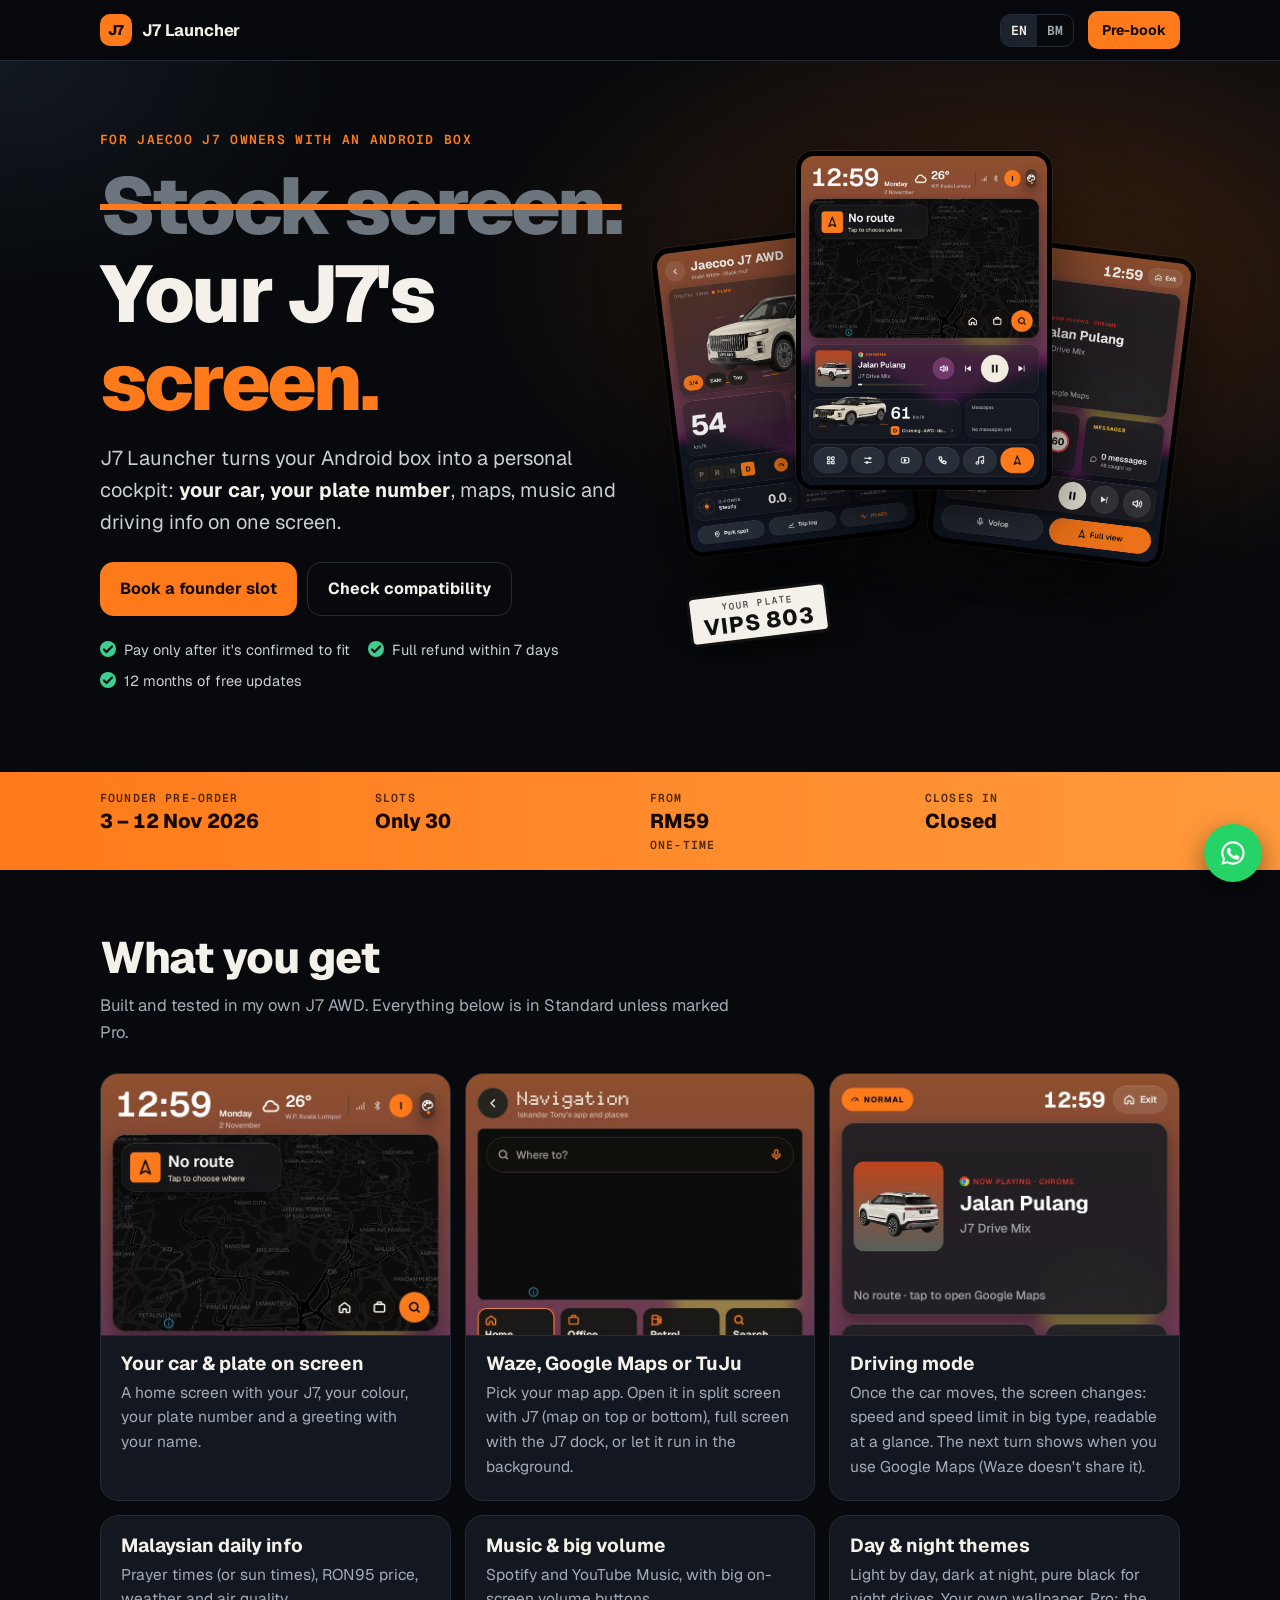
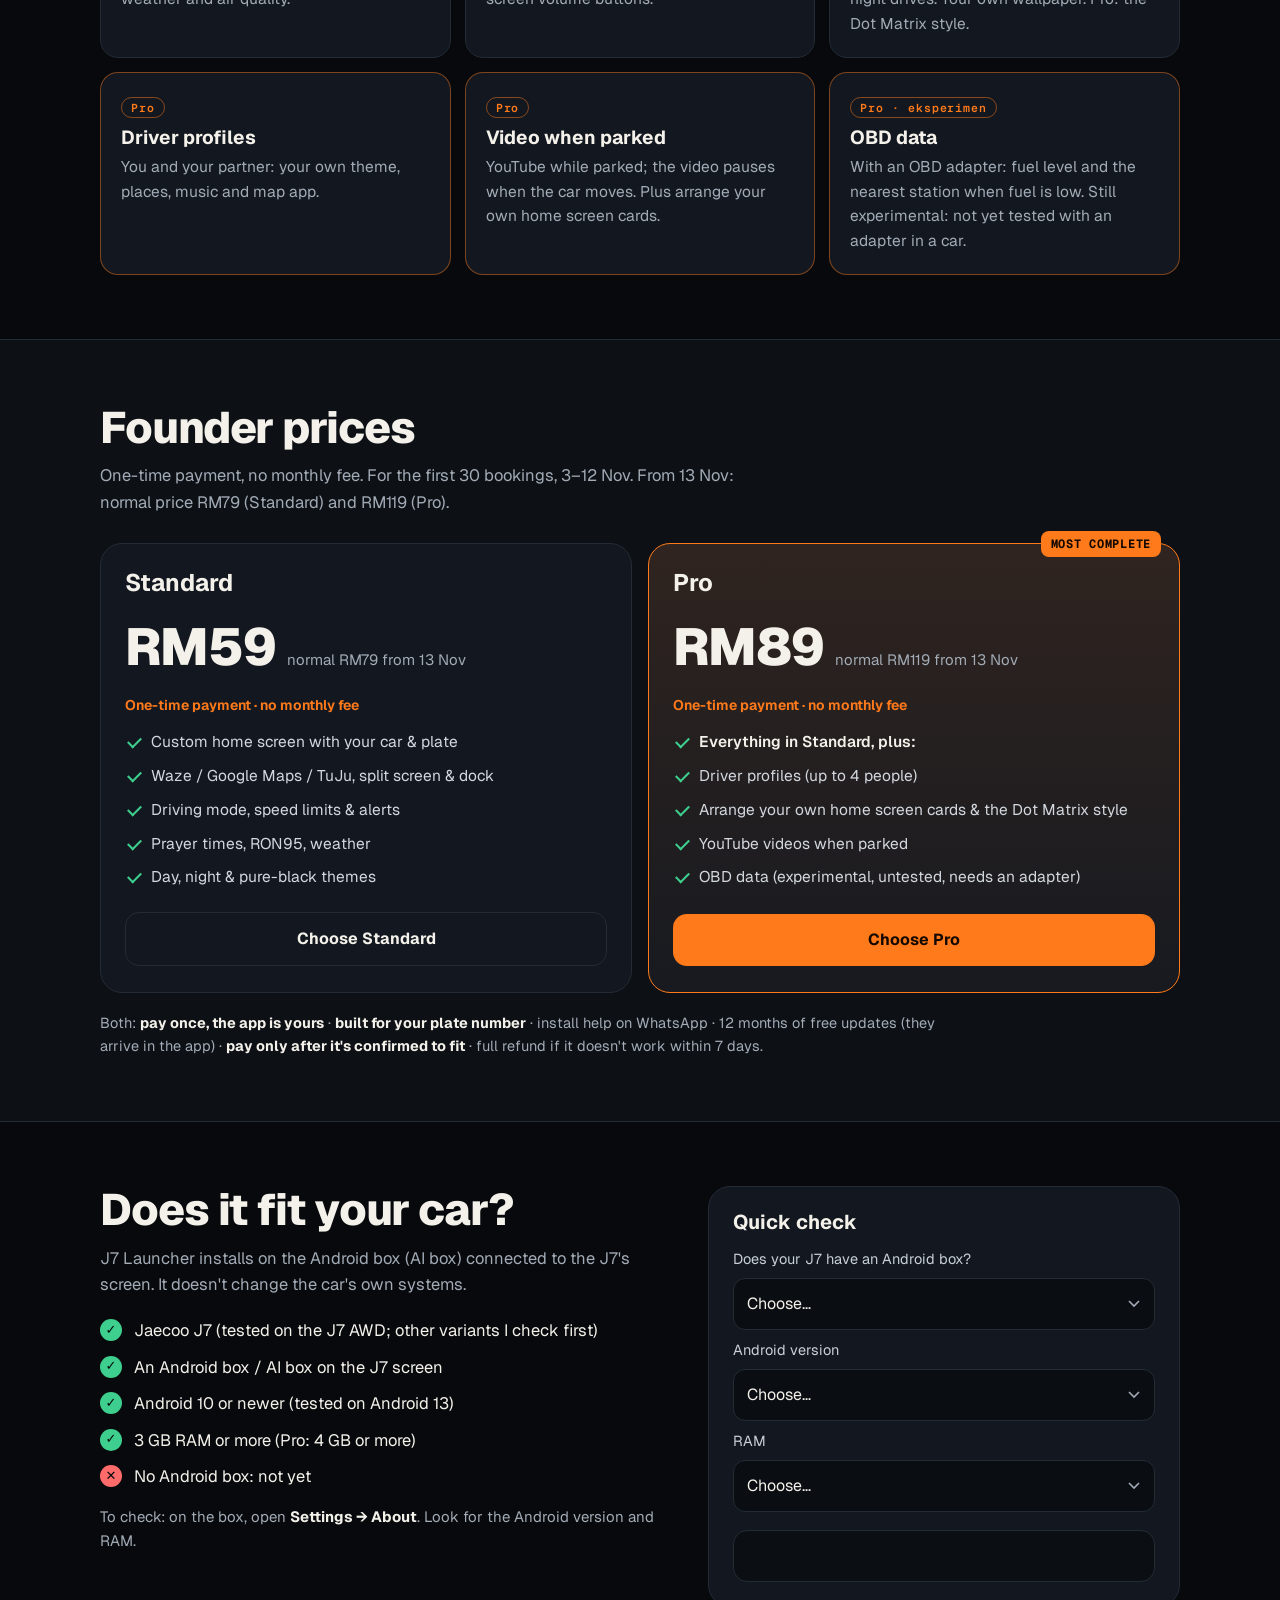
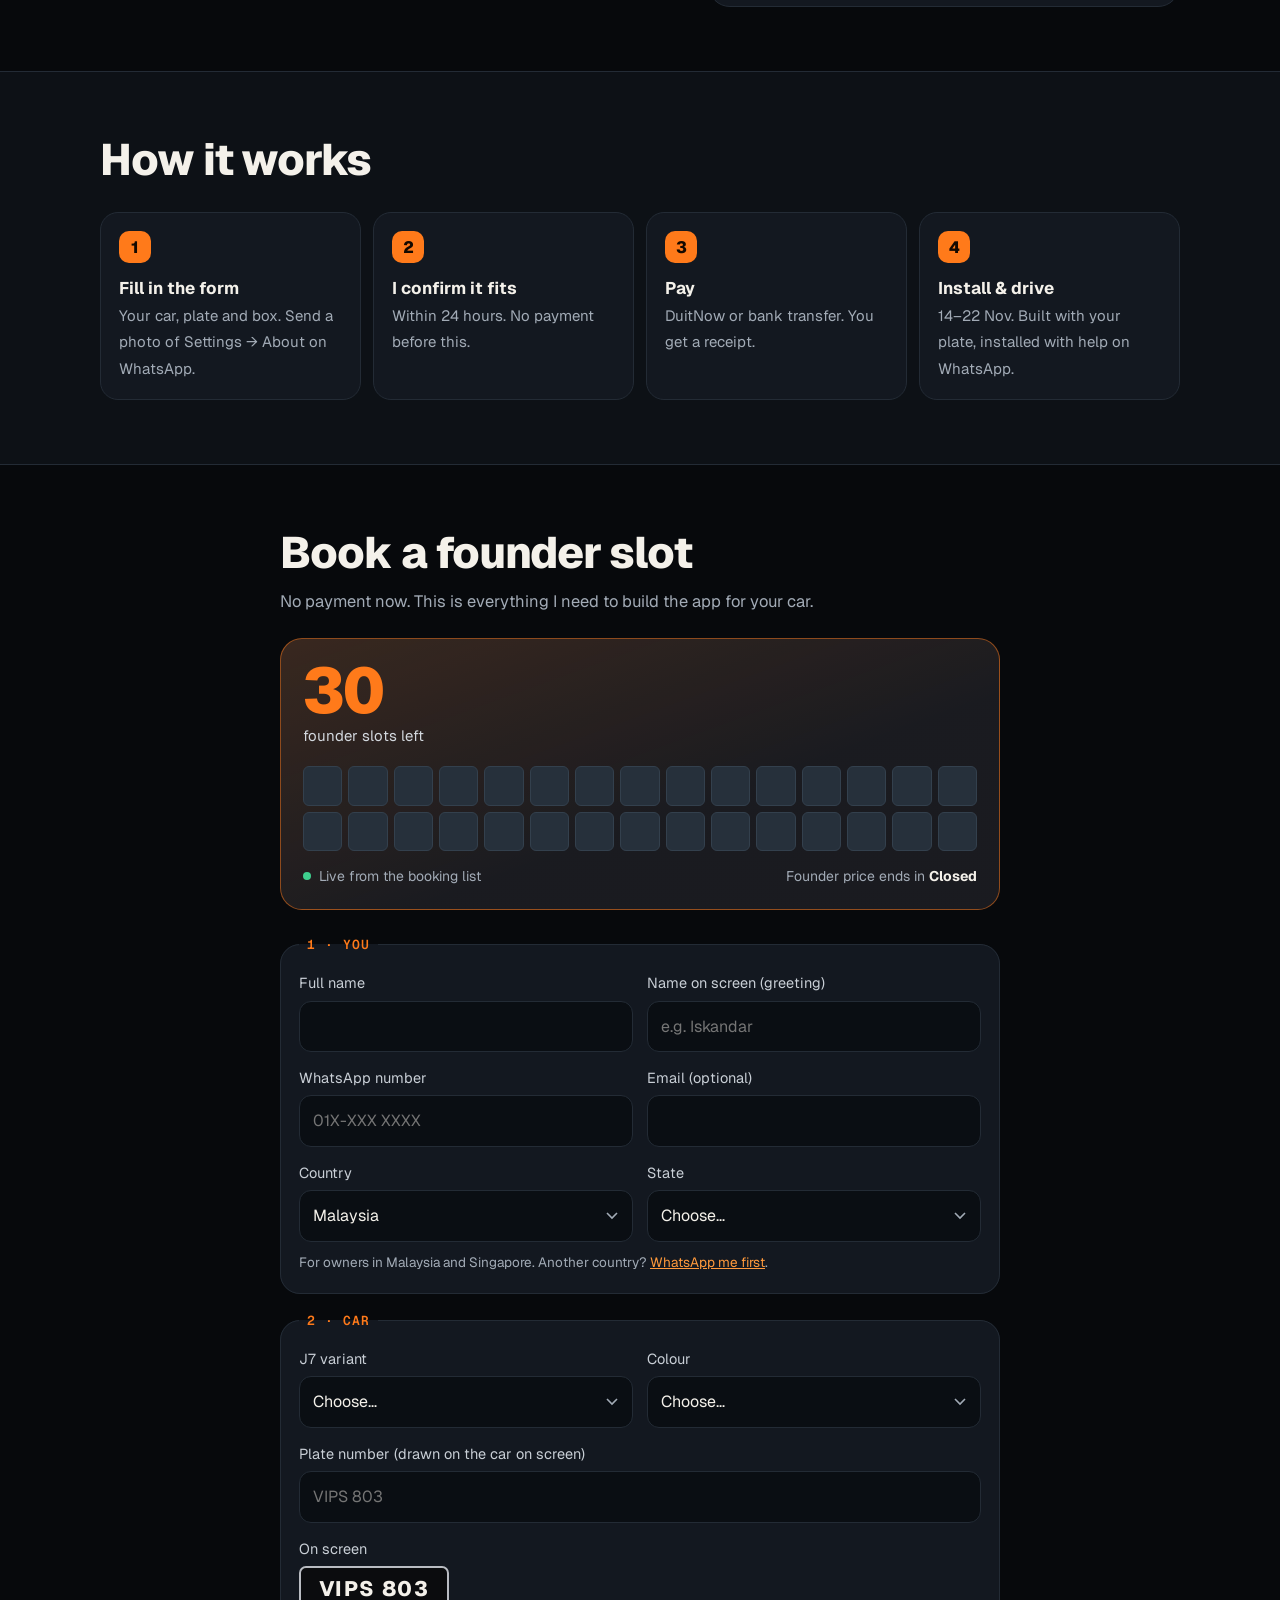
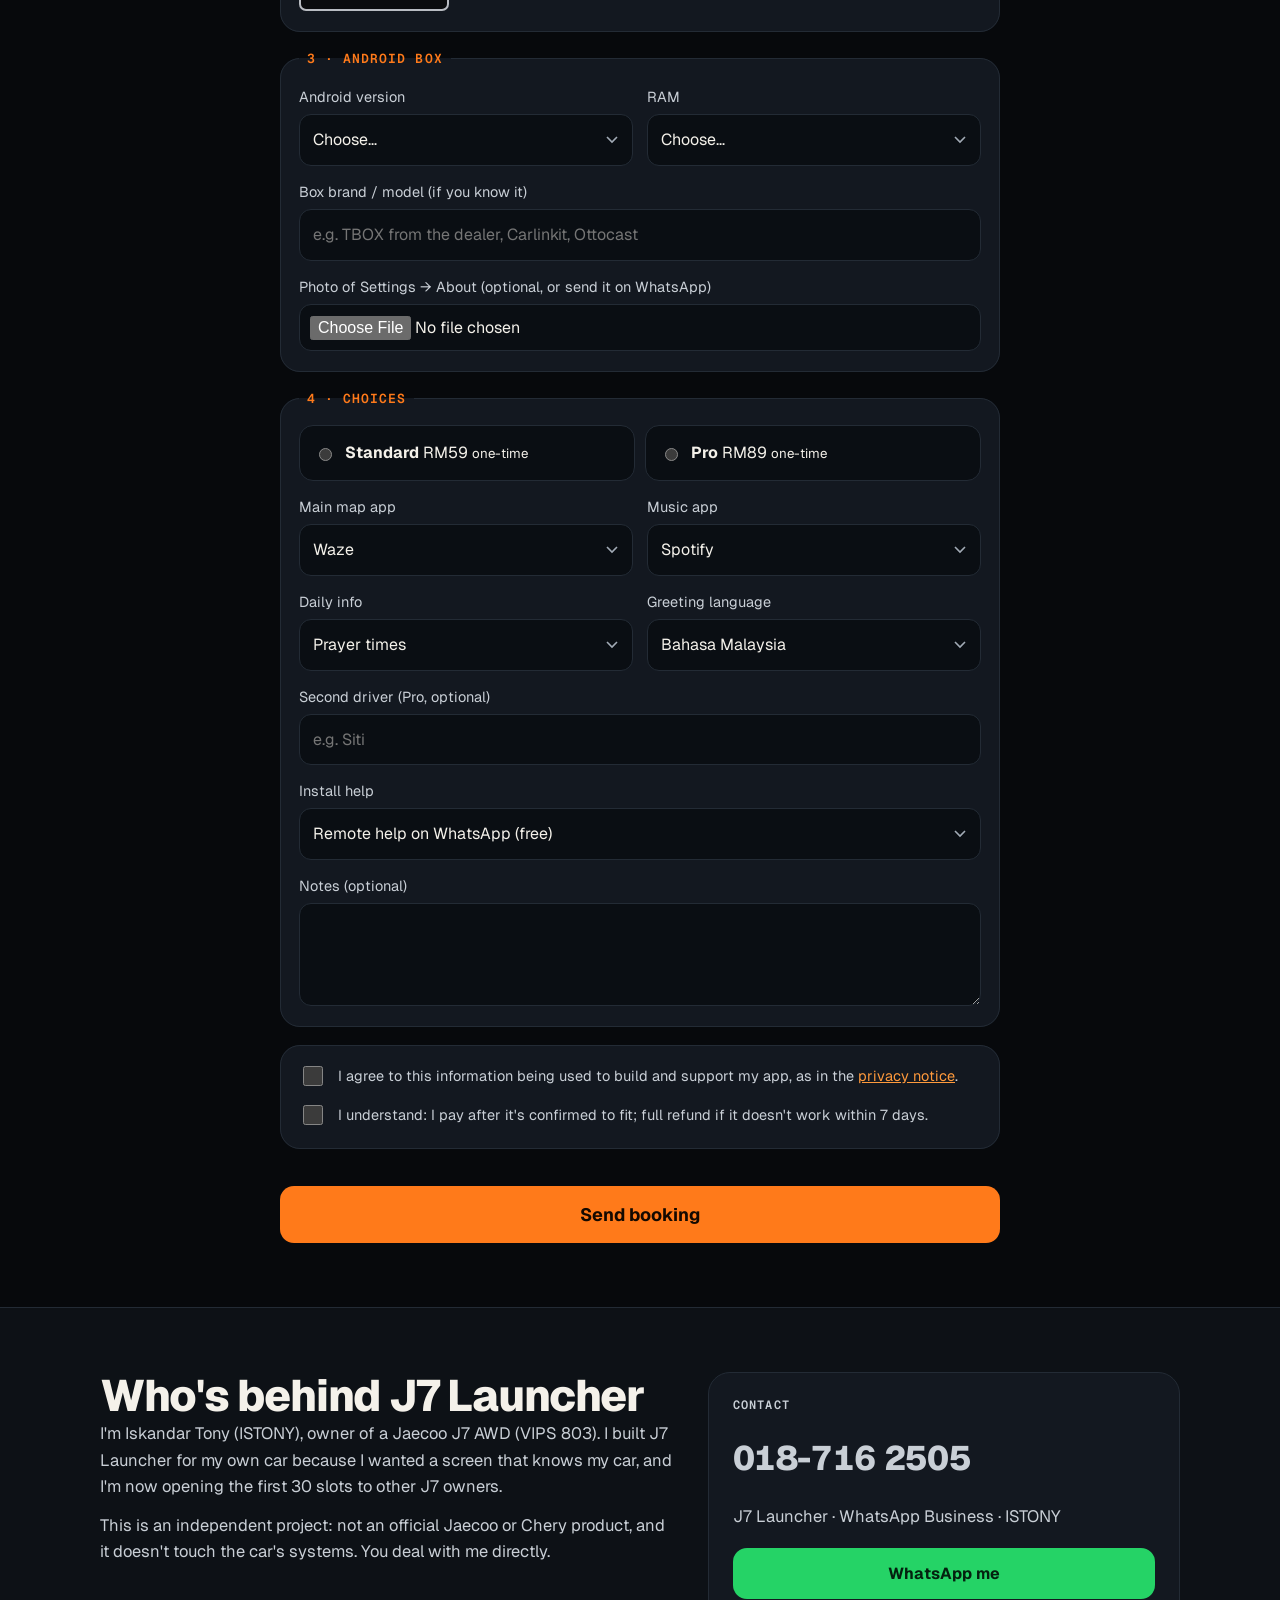
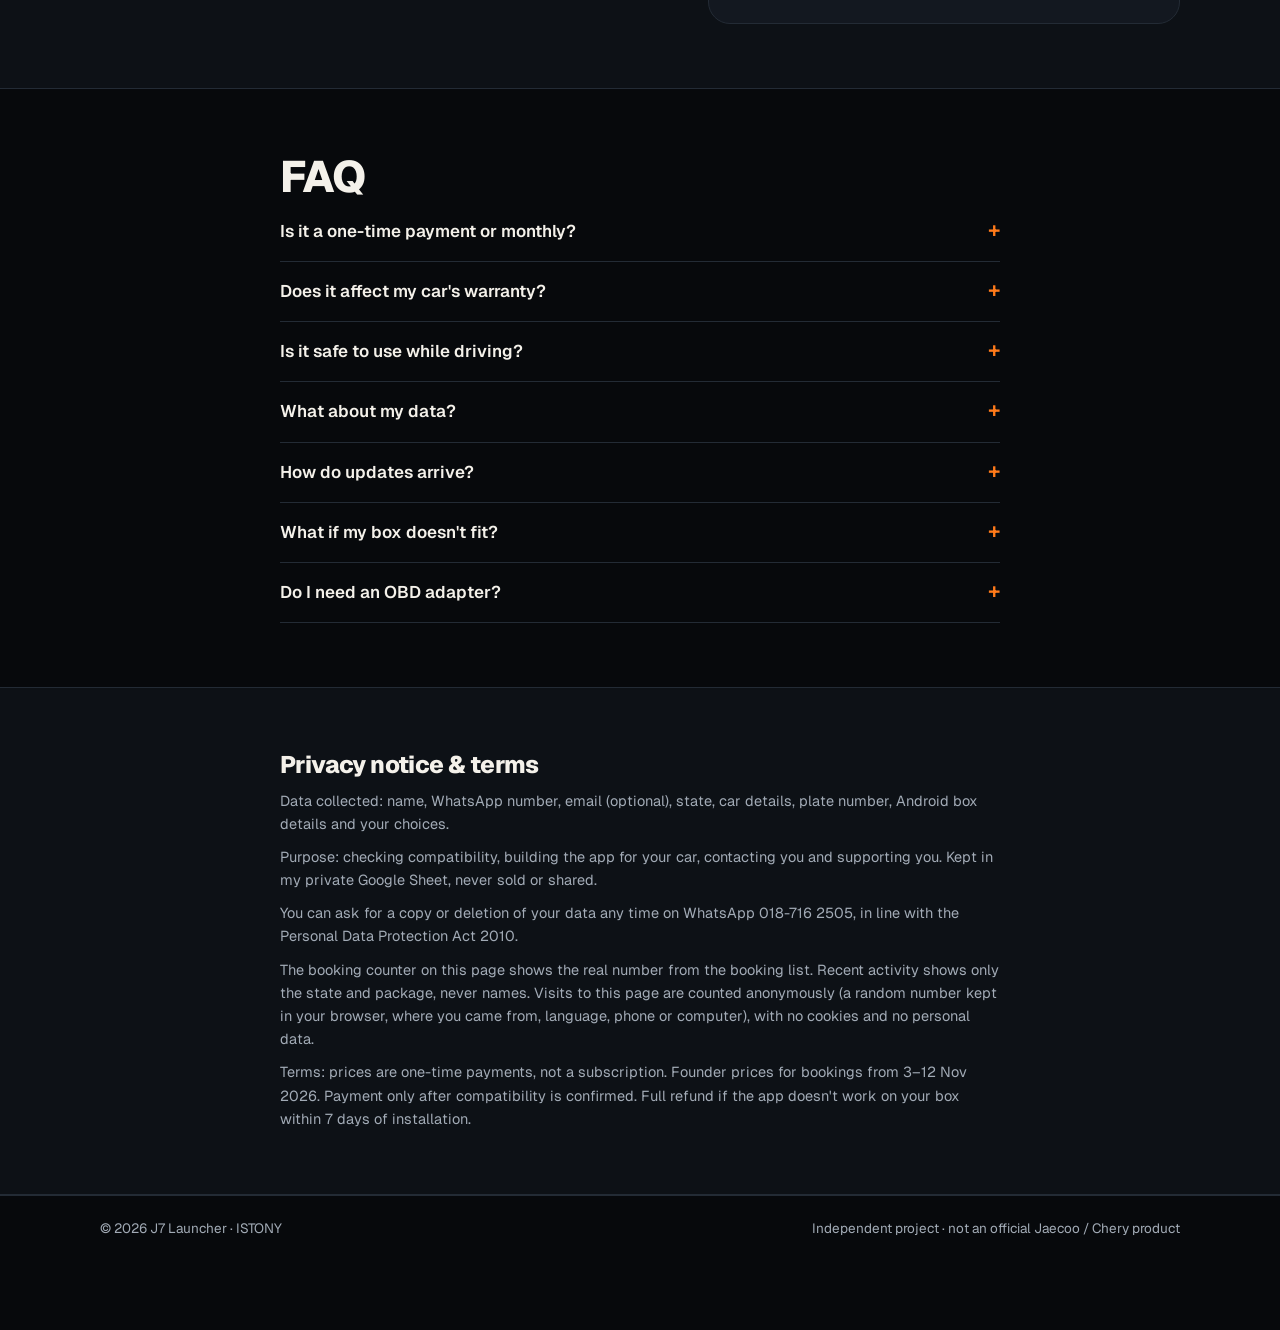
==== commit 9ca4d283: "Say the price is a one-time payment, not monthly Buyers asked whether the price is one-time or month" ====
--- a/index.html
+++ b/index.html
@@ -6,7 +6,7 @@
 <title>J7 Launcher · Pre-booking</title>
 <meta name="description" content="J7 Launcher: a custom screen for the Jaecoo J7's Android box, with your own car and plate number. Founder pre-order 3–12 Nov.">
 <meta property="og:title" content="J7 Launcher · Your J7's screen">
-<meta property="og:description" content="A custom screen for the Jaecoo J7's Android box: your car & plate, Waze / Google Maps / TuJu, driving mode. Founder price from RM59, 3–12 Nov. BM / EN.">
+<meta property="og:description" content="A custom screen for the Jaecoo J7's Android box: your car & plate, Waze / Google Maps / TuJu, driving mode. Founder price from RM59, one-time payment (no monthly fee), 3–12 Nov. BM / EN.">
 <meta property="og:image" content="https://j7launcher.github.io/img/share.jpg">
 <meta property="og:url" content="https://j7launcher.github.io/">
 <meta property="og:type" content="website">
@@ -60,7 +60,7 @@
     <div class="wrap offer-strip">
       <div><span class="k" data-i18n="strip.pre">Pre-order founder</span><b>3 – 12 Nov 2026</b></div>
       <div><span class="k" data-i18n="strip.slots">Slot</span><b id="slots" data-i18n="strip.slotsv">30 sahaja</b></div>
-      <div><span class="k" data-i18n="strip.from">Dari</span><b>RM59</b></div>
+      <div><span class="k" data-i18n="strip.from">Dari</span><b>RM59</b> <span class="k" data-i18n="strip.once">sekali bayar</span></div>
       <div class="count" aria-live="polite"><span class="k" data-i18n="strip.ends">Tamat dalam</span><b id="countdown">–</b></div>
     </div>
   </section>
@@ -107,11 +107,12 @@
   <section id="pricing" class="sec alt">
     <div class="wrap">
       <h2 data-i18n="price.h">Harga founder</h2>
-      <p class="sec-lead" data-i18n="price.lead">Untuk 30 tempahan pertama, 3–12 Nov. Mulai 13 Nov: harga biasa RM79 (Standard) dan RM119 (Pro).</p>
+      <p class="sec-lead" data-i18n="price.lead">Bayar sekali sahaja, tiada yuran bulanan. Untuk 30 tempahan pertama, 3–12 Nov. Mulai 13 Nov: harga biasa RM79 (Standard) dan RM119 (Pro).</p>
       <div class="plans">
         <div class="plan">
           <h3>Standard</h3>
           <p class="price"><b>RM59</b> <span class="norm" data-i18n="price.normS">biasa RM79 mulai 13 Nov</span></p>
+          <p class="once" data-i18n="price.once">Bayar sekali · tiada yuran bulanan</p>
           <ul>
             <li data-i18n="ps.1">Skrin utama khas dengan kereta &amp; plat anda</li>
             <li data-i18n="ps.2">Waze / Google Maps / TuJu, skrin belah &amp; dok</li>
@@ -125,6 +126,7 @@
           <span class="badge" data-i18n="price.best">Paling lengkap</span>
           <h3>Pro</h3>
           <p class="price"><b>RM89</b> <span class="norm" data-i18n="price.normP">biasa RM119 mulai 13 Nov</span></p>
+          <p class="once" data-i18n="price.once">Bayar sekali · tiada yuran bulanan</p>
           <ul>
             <li class="plus" data-i18n="pp.0">Semua dalam Standard, dan:</li>
             <li data-i18n="pp.1">Profil pemandu (sehingga 4 orang)</li>
@@ -135,7 +137,7 @@
           <a class="btn full" href="#book" data-pick="pro" data-i18n="price.pickP">Pilih Pro</a>
         </div>
       </div>
-      <p class="note" data-i18n-html="price.both">Kedua-dua: <b>dibina khas dengan nombor plat anda</b> · bantuan pasang melalui WhatsApp · kemas kini percuma 12 bulan (sampai dalam app) · <b>bayar hanya selepas sah serasi</b> · wang dikembalikan penuh jika tak berfungsi dalam 7 hari.</p>
+      <p class="note" data-i18n-html="price.both">Kedua-dua: <b>bayar sekali, app milik anda</b> · <b>dibina khas dengan nombor plat anda</b> · bantuan pasang melalui WhatsApp · kemas kini percuma 12 bulan (sampai dalam app) · <b>bayar hanya selepas sah serasi</b> · wang dikembalikan penuh jika tak berfungsi dalam 7 hari.</p>
     </div>
   </section>
 
@@ -261,8 +263,8 @@
         <fieldset>
           <legend data-i18n="g4">4 · Pilihan</legend>
           <div class="cards" role="radiogroup" aria-label="Package">
-            <label class="card"><input type="radio" name="package" value="Standard RM59" required><span><b>Standard</b> RM59</span></label>
-            <label class="card"><input type="radio" name="package" value="Pro RM89"><span><b>Pro</b> RM89</span></label>
+            <label class="card"><input type="radio" name="package" value="Standard RM59" required><span><b>Standard</b> RM59 <small data-i18n="price.oneoff">sekali bayar</small></span></label>
+            <label class="card"><input type="radio" name="package" value="Pro RM89"><span><b>Pro</b> RM89 <small data-i18n="price.oneoff">sekali bayar</small></span></label>
           </div>
           <div class="row2">
             <label><span data-i18n="q.nav">App peta utama</span>
@@ -324,10 +326,11 @@
   <section id="faq" class="sec">
     <div class="wrap narrow">
       <h2>FAQ</h2>
+      <details><summary data-i18n="q0">Bayar sekali atau bulanan?</summary><p data-i18n="a0">Bayar sekali sahaja. Tiada langganan dan tiada yuran bulanan: harga founder RM59 (Standard) atau RM89 (Pro), dan app itu milik anda. Termasuk kemas kini percuma 12 bulan; selepas itu app terus berfungsi seperti biasa.</p></details>
       <details><summary data-i18n="q1">Adakah ia menjejaskan waranti kereta?</summary><p data-i18n="a1">J7 Launcher hanya app pada Android box. Ia tidak mengubah kereta atau sistem Jaecoo, dan boleh dibuang bila-bila masa untuk kembali ke skrin asal.</p></details>
       <details><summary data-i18n="q2">Selamat digunakan ketika memandu?</summary><p data-i18n="a2">Mod memandu guna huruf besar dan butang besar. Video YouTube berhenti bila kereta bergerak; ada suis untuk penumpang, tetapi pemandu tidak boleh menonton ketika memandu.</p></details>
       <details><summary data-i18n="q3">Bagaimana dengan data saya?</summary><p data-i18n="a3">Mesej, muzik dan lokasi tidak dihantar kepada saya. Untuk peta, cuaca, had laju dan harga minyak, box meminta maklumat kawasan anda daripada perkhidmatan tersebut; suara amaran mungkin guna suara dalam talian Google. Lihat notis privasi di bawah untuk maklumat tempahan.</p></details>
-      <details><summary data-i18n="q4">Bagaimana kemas kini diterima?</summary><p data-i18n="a4">App menyemak kemas kini sendiri dan memberitahu anda; tekan Pasang. Percuma selama 12 bulan.</p></details>
+      <details><summary data-i18n="q4">Bagaimana kemas kini diterima?</summary><p data-i18n="a4">App menyemak kemas kini sendiri dan memberitahu anda; tekan Pasang. Percuma selama 12 bulan; selepas itu app terus berfungsi.</p></details>
       <details><summary data-i18n="q5">Kalau box saya tak serasi?</summary><p data-i18n="a5">Tiada bayaran. Jika sudah bayar dan app tak berfungsi dalam 7 hari, wang dikembalikan penuh.</p></details>
       <details><summary data-i18n="q6">Perlu adapter OBD?</summary><p data-i18n="a6">Tidak. Semua ciri berfungsi tanpa OBD, kecuali data OBD dan amaran minyak rendah dalam Pro (masih eksperimen).</p></details>
     </div>
@@ -340,7 +343,7 @@
       <p data-i18n="pv.2">Tujuan: menyemak keserasian, membina app khas untuk kereta anda, menghubungi anda dan memberi sokongan. Data disimpan dalam Google Sheet peribadi saya, tidak dijual atau dikongsi.</p>
       <p data-i18n="pv.3">Anda boleh minta salinan atau padam data anda bila-bila masa melalui WhatsApp 018-716 2505. Selaras dengan Akta Perlindungan Data Peribadi 2010.</p>
       <p data-i18n="pv.5">Kaunter tempahan di laman ini menunjukkan jumlah sebenar daripada senarai tempahan. Aktiviti terkini hanya menunjukkan negeri dan pakej, tanpa nama. Lawatan ke laman ini dikira tanpa nama (nombor rawak dalam pelayar anda, dari mana anda datang, bahasa, telefon atau komputer), tanpa kuki dan tanpa data peribadi.</p>
-      <p data-i18n="pv.4">Terma: harga founder untuk tempahan 3–12 Nov 2026. Bayaran hanya selepas keserasian disahkan. Wang dikembalikan penuh jika app tak berfungsi pada box anda dalam 7 hari selepas dipasang.</p>
+      <p data-i18n="pv.4">Terma: harga ialah bayaran sekali, bukan langganan. Harga founder untuk tempahan 3–12 Nov 2026. Bayaran hanya selepas keserasian disahkan. Wang dikembalikan penuh jika app tak berfungsi pada box anda dalam 7 hari selepas dipasang.</p>
     </div>
   </section>
 </main>
--- a/style.css
+++ b/style.css
@@ -93,6 +93,7 @@
 .price{margin:8px 0 16px;color:var(--muted)}
 .price b{font-size:52px;font-weight:850;letter-spacing:-.03em;color:var(--ink)}
 .price .norm{font-size:15px;margin-left:6px}
+.once{margin:-10px 0 14px;font-size:14px;font-weight:650;color:var(--accent)}
 .plan ul{list-style:none;padding:0;margin:0 0 22px;display:flex;flex-direction:column;gap:9px;flex:1}
 .plan li{padding-left:26px;position:relative;color:#d3d8de;font-size:15.5px}
 .plan li::before{content:"";position:absolute;left:3px;top:7px;width:11px;height:6px;border-left:2.5px solid var(--ok);border-bottom:2.5px solid var(--ok);transform:rotate(-45deg)}
